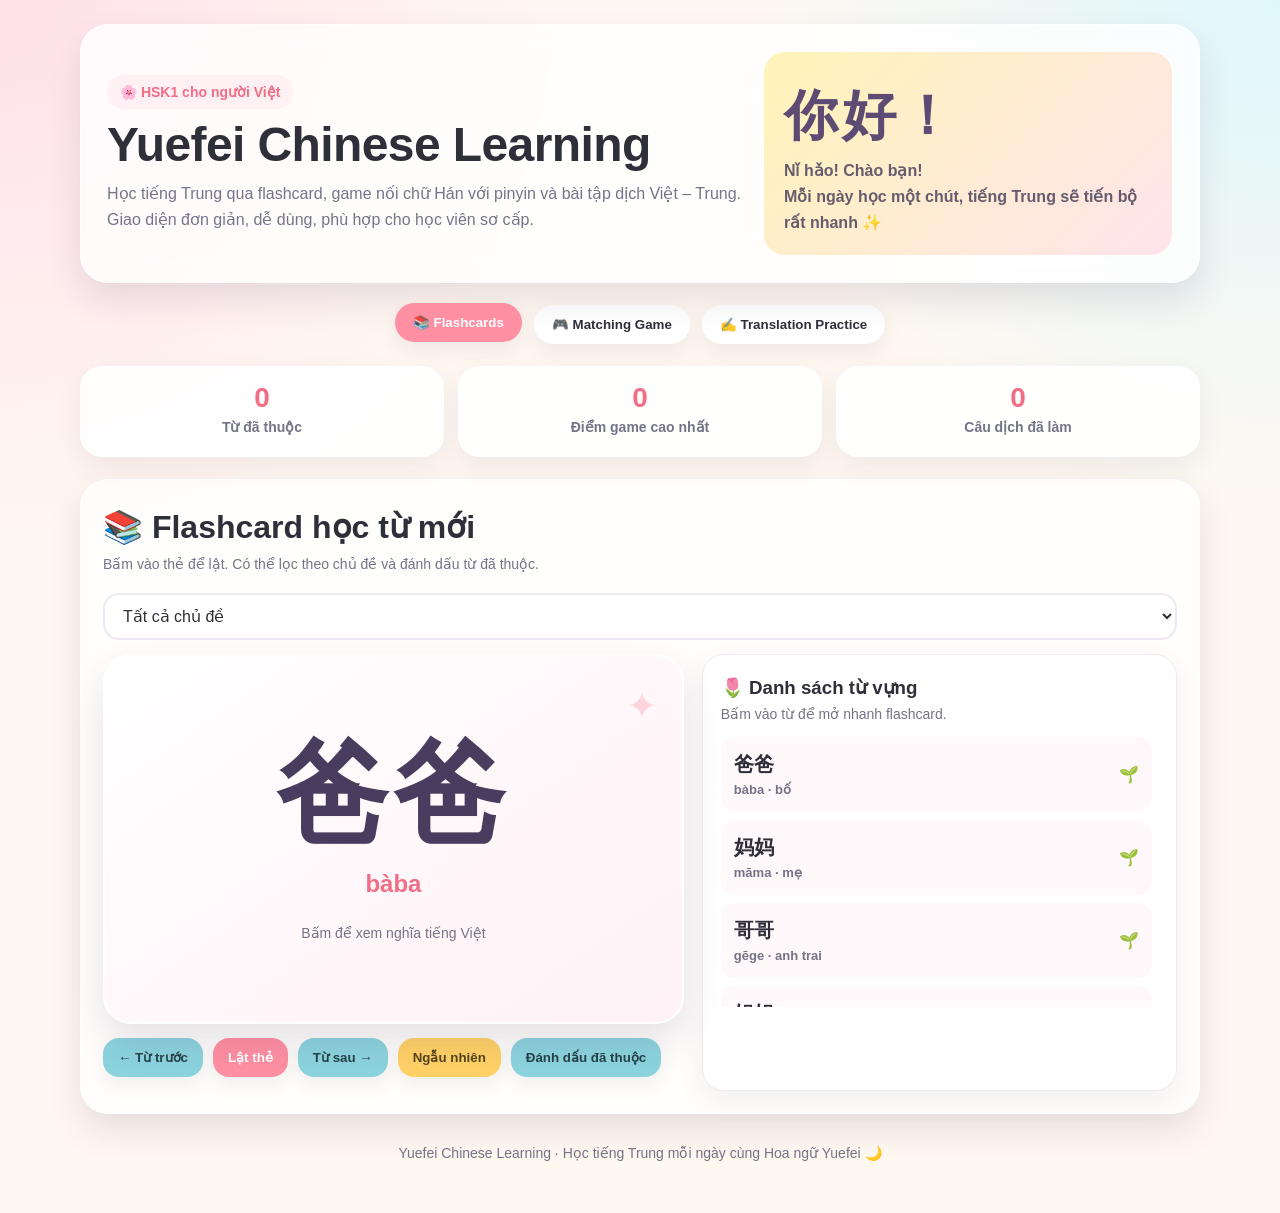
==== index.html @ 003adfb3 "Add files via upload" ====
<!DOCTYPE html>
<html lang="vi">
<head>
  <meta charset="UTF-8" />
  <meta name="viewport" content="width=device-width, initial-scale=1.0" />
  <title>Yuefei Chinese Learning</title>

  <style>
    :root {
      --bg: #fff8f1;
      --card: #ffffff;
      --text: #2f2f3a;
      --muted: #747487;
      --primary: #ff8fa3;
      --primary-dark: #f26d86;
      --secondary: #8bd3dd;
      --accent: #ffd166;
      --green: #7ac77b;
      --red: #f07167;
      --blue-light: #e8f8fb;
      --pink-light: #fff0f4;
      --yellow-light: #fff7dc;
      --shadow: 0 16px 35px rgba(60, 45, 80, 0.12);
      --radius: 22px;
    }

    * {
      box-sizing: border-box;
      margin: 0;
      padding: 0;
    }

    body {
      font-family: "Segoe UI", "Arial", "Noto Sans", sans-serif;
      background:
        radial-gradient(circle at top left, #ffe1ea 0, transparent 32%),
        radial-gradient(circle at top right, #dff7fb 0, transparent 30%),
        var(--bg);
      color: var(--text);
      min-height: 100vh;
      line-height: 1.6;
    }

    .app {
      width: min(1120px, 94%);
      margin: 0 auto;
      padding: 24px 0 48px;
    }

    header {
      background: rgba(255, 255, 255, 0.78);
      backdrop-filter: blur(12px);
      border: 1px solid rgba(255, 255, 255, 0.8);
      border-radius: 28px;
      padding: 26px;
      box-shadow: var(--shadow);
      display: grid;
      grid-template-columns: 1.4fr 0.9fr;
      gap: 18px;
      align-items: center;
    }

    .brand-badge {
      display: inline-flex;
      align-items: center;
      gap: 8px;
      background: var(--pink-light);
      color: var(--primary-dark);
      border-radius: 999px;
      padding: 6px 13px;
      font-size: 14px;
      font-weight: 700;
      margin-bottom: 10px;
    }

    h1 {
      font-size: clamp(28px, 5vw, 48px);
      line-height: 1.08;
      margin-bottom: 10px;
      letter-spacing: -0.6px;
    }

    .subtitle {
      color: var(--muted);
      font-size: 16px;
      max-width: 650px;
    }

    .hero-card {
      background: linear-gradient(135deg, #fff4b8, #ffe4ec);
      border-radius: var(--radius);
      padding: 20px;
      min-height: 170px;
      display: flex;
      flex-direction: column;
      justify-content: space-between;
      border: 1px solid rgba(255, 255, 255, 0.9);
    }

    .hero-card .big-cn {
      font-size: 54px;
      font-weight: 800;
      letter-spacing: 4px;
      color: #5d4b73;
    }

    .hero-card .small-note {
      color: #655d6d;
      font-weight: 600;
    }

    nav {
      margin: 22px 0;
      display: flex;
      gap: 12px;
      flex-wrap: wrap;
      justify-content: center;
    }

    .tab-btn {
      border: none;
      background: var(--card);
      color: var(--text);
      border-radius: 999px;
      padding: 12px 18px;
      font-weight: 800;
      cursor: pointer;
      box-shadow: 0 8px 20px rgba(50, 40, 70, 0.08);
      transition: 0.22s ease;
    }

    .tab-btn:hover,
    .tab-btn.active {
      background: var(--primary);
      color: #fff;
      transform: translateY(-2px);
    }

    .stats {
      display: grid;
      grid-template-columns: repeat(3, 1fr);
      gap: 14px;
      margin-bottom: 22px;
    }

    .stat-card {
      background: rgba(255, 255, 255, 0.88);
      border-radius: var(--radius);
      padding: 16px;
      text-align: center;
      box-shadow: 0 10px 26px rgba(70, 60, 90, 0.08);
      border: 1px solid rgba(255, 255, 255, 0.9);
    }

    .stat-card strong {
      font-size: 28px;
      color: var(--primary-dark);
      display: block;
      line-height: 1.1;
    }

    .stat-card span {
      color: var(--muted);
      font-size: 14px;
      font-weight: 700;
    }

    .section {
      display: none;
      background: rgba(255, 255, 255, 0.8);
      border-radius: 28px;
      padding: 22px;
      box-shadow: var(--shadow);
      border: 1px solid rgba(255, 255, 255, 0.9);
    }

    .section.active {
      display: block;
      animation: fadeIn 0.25s ease;
    }

    @keyframes fadeIn {
      from {
        opacity: 0;
        transform: translateY(8px);
      }
      to {
        opacity: 1;
        transform: translateY(0);
      }
    }

    .section-title {
      display: flex;
      align-items: center;
      justify-content: space-between;
      gap: 12px;
      margin-bottom: 18px;
      flex-wrap: wrap;
    }

    h2 {
      font-size: clamp(22px, 4vw, 32px);
    }

    .hint-text {
      color: var(--muted);
      font-size: 14px;
    }

    .filter-row,
    .button-row {
      display: flex;
      gap: 10px;
      flex-wrap: wrap;
      margin: 14px 0;
      align-items: center;
    }

    select,
    input,
    textarea {
      width: 100%;
      border: 2px solid #efe7f3;
      border-radius: 16px;
      padding: 12px 14px;
      font-size: 16px;
      outline: none;
      background: #fff;
      color: var(--text);
      transition: 0.2s ease;
    }

    select:focus,
    input:focus,
    textarea:focus {
      border-color: var(--primary);
      box-shadow: 0 0 0 4px rgba(255, 143, 163, 0.16);
    }

    .btn {
      border: none;
      border-radius: 16px;
      padding: 12px 15px;
      background: var(--secondary);
      color: #24414a;
      font-weight: 800;
      cursor: pointer;
      transition: 0.2s ease;
      box-shadow: 0 8px 18px rgba(60, 60, 80, 0.08);
    }

    .btn:hover {
      transform: translateY(-2px);
      filter: brightness(1.02);
    }

    .btn.primary {
      background: var(--primary);
      color: #fff;
    }

    .btn.yellow {
      background: var(--accent);
      color: #55431a;
    }

    .btn.green {
      background: var(--green);
      color: #fff;
    }

    .btn.red {
      background: var(--red);
      color: #fff;
    }

    .flashcard-layout {
      display: grid;
      grid-template-columns: 1.1fr 0.9fr;
      gap: 18px;
      align-items: stretch;
    }

    .flashcard {
      min-height: 370px;
      perspective: 1200px;
      cursor: pointer;
    }

    .flashcard-inner {
      position: relative;
      width: 100%;
      height: 100%;
      min-height: 370px;
      transition: transform 0.6s;
      transform-style: preserve-3d;
    }

    .flashcard.flipped .flashcard-inner {
      transform: rotateY(180deg);
    }

    .flashcard-side {
      position: absolute;
      width: 100%;
      height: 100%;
      border-radius: 28px;
      backface-visibility: hidden;
      background: linear-gradient(145deg, #ffffff, #fff1f5);
      border: 2px solid rgba(255, 255, 255, 0.9);
      box-shadow: 0 18px 36px rgba(80, 60, 95, 0.14);
      padding: 28px;
      display: flex;
      flex-direction: column;
      justify-content: center;
      align-items: center;
      text-align: center;
      overflow: hidden;
    }

    .flashcard-side::before {
      content: "✦";
      position: absolute;
      top: 20px;
      right: 24px;
      font-size: 38px;
      color: rgba(255, 143, 163, 0.32);
    }

    .flashcard-back {
      transform: rotateY(180deg);
      background: linear-gradient(145deg, #ffffff, #eaf9fb);
    }

    .word-cn {
      font-size: clamp(64px, 13vw, 112px);
      font-weight: 900;
      letter-spacing: 5px;
      line-height: 1.08;
      color: #483d5f;
    }

    .word-pinyin {
      font-size: 24px;
      font-weight: 800;
      color: var(--primary-dark);
      margin-top: 10px;
    }

    .word-meaning {
      font-size: 28px;
      font-weight: 900;
      color: #405766;
      margin-bottom: 16px;
    }

    .example-box {
      width: 100%;
      background: rgba(255, 255, 255, 0.68);
      border-radius: 20px;
      padding: 16px;
      border: 1px dashed rgba(80, 80, 100, 0.18);
    }

    .example-cn {
      font-size: 22px;
      font-weight: 800;
    }

    .example-pinyin {
      color: var(--primary-dark);
      font-weight: 700;
      margin-top: 6px;
    }

    .example-vi {
      color: var(--muted);
      margin-top: 6px;
    }

    .side-panel {
      background: #fff;
      border-radius: var(--radius);
      padding: 18px;
      border: 1px solid #f2e8f0;
      box-shadow: 0 10px 28px rgba(80, 60, 95, 0.08);
    }

    .progress-list {
      max-height: 270px;
      overflow: auto;
      margin-top: 12px;
      padding-right: 6px;
    }

    .mini-word {
      display: flex;
      align-items: center;
      justify-content: space-between;
      gap: 8px;
      padding: 10px 12px;
      border-radius: 14px;
      margin-bottom: 8px;
      background: #fff8fb;
      cursor: pointer;
      border: 1px solid transparent;
    }

    .mini-word:hover {
      border-color: var(--primary);
    }

    .mini-word.learned {
      background: #eef9ee;
    }

    .mini-word .hanzi {
      font-size: 20px;
      font-weight: 900;
    }

    .mini-word .py {
      color: var(--muted);
      font-size: 13px;
      font-weight: 700;
    }

    .game-top {
      display: flex;
      gap: 12px;
      align-items: center;
      justify-content: space-between;
      flex-wrap: wrap;
      background: var(--blue-light);
      border-radius: var(--radius);
      padding: 14px;
      margin-bottom: 16px;
    }

    .game-info {
      display: flex;
      gap: 10px;
      flex-wrap: wrap;
    }

    .pill {
      background: #fff;
      border-radius: 999px;
      padding: 8px 12px;
      font-weight: 800;
      color: #405766;
      box-shadow: 0 4px 10px rgba(50, 60, 80, 0.06);
    }

    .matching-grid {
      display: grid;
      grid-template-columns: 1fr 1fr;
      gap: 16px;
    }

    .match-column {
      background: #fff;
      border-radius: var(--radius);
      padding: 16px;
      min-height: 370px;
      border: 1px solid #f0e7f1;
    }

    .column-title {
      font-weight: 900;
      color: var(--primary-dark);
      margin-bottom: 12px;
      font-size: 18px;
      text-align: center;
    }

    .match-item {
      padding: 13px;
      border-radius: 16px;
      margin-bottom: 10px;
      background: #fff7fb;
      border: 2px solid transparent;
      font-weight: 900;
      text-align: center;
      cursor: pointer;
      transition: 0.18s ease;
      user-select: none;
    }

    .match-item:hover {
      transform: translateY(-2px);
      border-color: var(--primary);
    }

    .match-item.selected {
      border-color: var(--accent);
      background: #fff6cf;
    }

    .match-item.correct {
      background: #e9f8e9;
      border-color: var(--green);
      color: #317d34;
      cursor: default;
    }

    .match-item.wrong {
      background: #ffe9e6;
      border-color: var(--red);
      color: #b13c36;
      animation: shake 0.3s;
    }

    @keyframes shake {
      0%, 100% {
        transform: translateX(0);
      }
      25% {
        transform: translateX(-4px);
      }
      75% {
        transform: translateX(4px);
      }
    }

    .translation-card {
      background: #fff;
      border-radius: var(--radius);
      padding: 20px;
      border: 1px solid #f0e7f1;
      box-shadow: 0 10px 28px rgba(80, 60, 95, 0.08);
    }

    .question-label {
      color: var(--muted);
      font-weight: 800;
      margin-bottom: 8px;
    }

    .question-vi {
      font-size: clamp(24px, 4vw, 36px);
      font-weight: 900;
      line-height: 1.3;
      color: #483d5f;
      margin-bottom: 16px;
      background: var(--yellow-light);
      border-radius: 20px;
      padding: 18px;
    }

    textarea {
      min-height: 100px;
      resize: vertical;
      font-size: 20px;
    }

    .answer-box,
    .hint-box,
    .feedback-box {
      display: none;
      margin-top: 14px;
      padding: 16px;
      border-radius: 18px;
      background: #f7fbff;
      border: 1px solid #e5eef7;
    }

    .feedback-box {
      background: #fff8fb;
    }

    .answer-cn {
      font-size: 24px;
      font-weight: 900;
      color: #405766;
    }

    .answer-pinyin {
      color: var(--primary-dark);
      font-weight: 800;
      margin-top: 4px;
    }

    .grammar-note {
      color: var(--muted);
      margin-top: 8px;
    }

    footer {
      text-align: center;
      color: var(--muted);
      margin-top: 28px;
      font-size: 14px;
    }

    .empty-state {
      padding: 24px;
      text-align: center;
      color: var(--muted);
      background: #fff;
      border-radius: var(--radius);
    }

    @media (max-width: 860px) {
      header,
      .flashcard-layout,
      .matching-grid {
        grid-template-columns: 1fr;
      }

      .stats {
        grid-template-columns: 1fr;
      }

      .section {
        padding: 16px;
      }

      .flashcard,
      .flashcard-inner {
        min-height: 340px;
      }

      .hero-card .big-cn {
        font-size: 42px;
      }
    }

    @media (max-width: 520px) {
      .app {
        width: min(96%, 520px);
      }

      header {
        padding: 18px;
        border-radius: 22px;
      }

      .tab-btn,
      .btn {
        width: 100%;
      }

      .button-row .btn,
      .filter-row .btn {
        width: auto;
        flex: 1;
      }

      .flashcard-side {
        padding: 20px;
      }

      .word-cn {
        font-size: 66px;
      }

      .word-pinyin {
        font-size: 20px;
      }

      .word-meaning {
        font-size: 24px;
      }
    }
  </style>
</head>

<body>
  <div class="app">
    <header>
      <div>
        <div class="brand-badge">🌸 HSK1 cho người Việt</div>
        <h1>Yuefei Chinese Learning</h1>
        <p class="subtitle">
          Học tiếng Trung qua flashcard, game nối chữ Hán với pinyin và bài tập dịch Việt – Trung.
          Giao diện đơn giản, dễ dùng, phù hợp cho học viên sơ cấp.
        </p>
      </div>

      <div class="hero-card">
        <div>
          <div class="big-cn">你好！</div>
          <p class="small-note">Nǐ hǎo! Chào bạn!</p>
        </div>
        <p class="small-note">Mỗi ngày học một chút, tiếng Trung sẽ tiến bộ rất nhanh ✨</p>
      </div>
    </header>

    <nav aria-label="Main navigation">
      <button class="tab-btn active" data-tab="flashcards">📚 Flashcards</button>
      <button class="tab-btn" data-tab="matching">🎮 Matching Game</button>
      <button class="tab-btn" data-tab="translation">✍️ Translation Practice</button>
    </nav>

    <div class="stats">
      <div class="stat-card">
        <strong id="learnedCount">0</strong>
        <span>Từ đã thuộc</span>
      </div>
      <div class="stat-card">
        <strong id="bestScore">0</strong>
        <span>Điểm game cao nhất</span>
      </div>
      <div class="stat-card">
        <strong id="translationDone">0</strong>
        <span>Câu dịch đã làm</span>
      </div>
    </div>

    <main>
      <!-- FLASHCARD SECTION -->
      <section id="flashcards" class="section active">
        <div class="section-title">
          <div>
            <h2>📚 Flashcard học từ mới</h2>
            <p class="hint-text">Bấm vào thẻ để lật. Có thể lọc theo chủ đề và đánh dấu từ đã thuộc.</p>
          </div>
        </div>

        <div class="filter-row">
          <select id="categoryFilter" aria-label="Lọc chủ đề">
            <option value="all">Tất cả chủ đề</option>
            <option value="Gia đình">Gia đình</option>
            <option value="Đồ ăn">Đồ ăn</option>
            <option value="Trường học">Trường học</option>
            <option value="Công việc">Công việc</option>
            <option value="Du lịch">Du lịch</option>
          </select>
        </div>

        <div class="flashcard-layout">
          <div>
            <div id="flashcard" class="flashcard" role="button" tabindex="0" aria-label="Flashcard">
              <div class="flashcard-inner">
                <div class="flashcard-side flashcard-front">
                  <div class="word-cn" id="cardHanzi">你好</div>
                  <div class="word-pinyin" id="cardPinyin">nǐ hǎo</div>
                  <p class="hint-text" style="margin-top: 18px;">Bấm để xem nghĩa tiếng Việt</p>
                </div>

                <div class="flashcard-side flashcard-back">
                  <div class="word-meaning" id="cardMeaning">Xin chào</div>
                  <div class="example-box">
                    <div class="example-cn" id="cardExampleCn">你好！</div>
                    <div class="example-pinyin" id="cardExamplePinyin">Nǐ hǎo!</div>
                    <div class="example-vi" id="cardExampleVi">Xin chào!</div>
                  </div>
                </div>
              </div>
            </div>

            <div class="button-row">
              <button class="btn" id="prevWord">← Từ trước</button>
              <button class="btn primary" id="flipCard">Lật thẻ</button>
              <button class="btn" id="nextWord">Từ sau →</button>
              <button class="btn yellow" id="randomWord">Ngẫu nhiên</button>
              <button class="btn green" id="markLearned">Đã thuộc ✓</button>
            </div>
          </div>

          <aside class="side-panel">
            <h3>🌷 Danh sách từ vựng</h3>
            <p class="hint-text">Bấm vào từ để mở nhanh flashcard.</p>
            <div id="wordList" class="progress-list"></div>
          </aside>
        </div>
      </section>

      <!-- MATCHING GAME SECTION -->
      <section id="matching" class="section">
        <div class="section-title">
          <div>
            <h2>🎮 Game nối chữ Hán với pinyin</h2>
            <p class="hint-text">Chọn một chữ Hán rồi chọn pinyin tương ứng. Mỗi câu đúng cộng 10 điểm.</p>
          </div>
        </div>

        <div class="game-top">
          <div class="game-info">
            <div class="pill">⏱️ Thời gian: <span id="timer">0</span>s</div>
            <div class="pill">⭐ Điểm: <span id="gameScore">0</span></div>
            <div class="pill">✅ Đúng: <span id="matchedCount">0</span>/10</div>
          </div>
          <button class="btn primary" id="restartGame">Chơi lại</button>
        </div>

        <div class="matching-grid">
          <div class="match-column">
            <div class="column-title">Chữ Hán</div>
            <div id="hanziColumn"></div>
          </div>

          <div class="match-column">
            <div class="column-title">Pinyin</div>
            <div id="pinyinColumn"></div>
          </div>
        </div>
      </section>

      <!-- TRANSLATION SECTION -->
      <section id="translation" class="section">
        <div class="section-title">
          <div>
            <h2>✍️ Bài tập dịch Việt – Trung</h2>
            <p class="hint-text">Nhập câu tiếng Trung, dùng gợi ý khi cần, rồi xem đáp án mẫu.</p>
          </div>
        </div>

        <div class="translation-card">
          <div class="question-label">Câu <span id="translationNumber">1</span>/<span id="translationTotal">15</span></div>
          <div class="question-vi" id="translationQuestion">Tôi là học sinh.</div>

          <label class="question-label" for="translationInput">Câu trả lời của bạn:</label>
          <textarea id="translationInput" placeholder="Nhập tiếng Trung tại đây, ví dụ: 我是学生。"></textarea>

          <div class="button-row">
            <button class="btn yellow" id="showHint">Gợi ý từ vựng</button>
            <button class="btn primary" id="showAnswer">Xem đáp án mẫu</button>
            <button class="btn green" id="checkAnswer">Đã làm xong</button>
            <button class="btn" id="nextSentence">Câu tiếp theo →</button>
          </div>

          <div id="hintBox" class="hint-box"></div>

          <div id="answerBox" class="answer-box">
            <div class="answer-cn" id="answerCn"></div>
            <div class="answer-pinyin" id="answerPinyin"></div>
            <div class="grammar-note" id="answerGrammar"></div>
          </div>

          <div id="feedbackBox" class="feedback-box"></div>
        </div>
      </section>
    </main>

    <footer>
      Yuefei Chinese Learning · Học tiếng Trung mỗi ngày cùng Hoa ngữ Yuefei 🌙
    </footer>
  </div>

  <script>
    /*
      ======================================================
      YUEFEI CHINESE LEARNING
      HTML + CSS + JavaScript thuần.
      Có thể chạy trực tiếp bằng file index.html.
      ======================================================
    */

    // =========================
    // 1. DỮ LIỆU TỪ VỰNG HSK1
    // =========================
    const vocabulary = [
      // Gia đình
      {
        id: 1,
        category: "Gia đình",
        hanzi: "爸爸",
        pinyin: "bàba",
        meaning: "bố",
        exampleCn: "我爸爸是老师。",
        examplePinyin: "Wǒ bàba shì lǎoshī.",
        exampleVi: "Bố tôi là giáo viên."
      },
      {
        id: 2,
        category: "Gia đình",
        hanzi: "妈妈",
        pinyin: "māma",
        meaning: "mẹ",
        exampleCn: "我妈妈很好。",
        examplePinyin: "Wǒ māma hěn hǎo.",
        exampleVi: "Mẹ tôi rất tốt."
      },
      {
        id: 3,
        category: "Gia đình",
        hanzi: "哥哥",
        pinyin: "gēge",
        meaning: "anh trai",
        exampleCn: "我哥哥会说中文。",
        examplePinyin: "Wǒ gēge huì shuō Zhōngwén.",
        exampleVi: "Anh trai tôi biết nói tiếng Trung."
      },
      {
        id: 4,
        category: "Gia đình",
        hanzi: "姐姐",
        pinyin: "jiějie",
        meaning: "chị gái",
        exampleCn: "我姐姐很漂亮。",
        examplePinyin: "Wǒ jiějie hěn piàoliang.",
        exampleVi: "Chị gái tôi rất xinh."
      },
      {
        id: 5,
        category: "Gia đình",
        hanzi: "朋友",
        pinyin: "péngyou",
        meaning: "bạn bè",
        exampleCn: "他是我的朋友。",
        examplePinyin: "Tā shì wǒ de péngyou.",
        exampleVi: "Anh ấy là bạn của tôi."
      },
      {
        id: 6,
        category: "Gia đình",
        hanzi: "家",
        pinyin: "jiā",
        meaning: "nhà, gia đình",
        exampleCn: "我家有四口人。",
        examplePinyin: "Wǒ jiā yǒu sì kǒu rén.",
        exampleVi: "Nhà tôi có bốn người."
      },

      // Đồ ăn
      {
        id: 7,
        category: "Đồ ăn",
        hanzi: "水",
        pinyin: "shuǐ",
        meaning: "nước",
        exampleCn: "我想喝水。",
        examplePinyin: "Wǒ xiǎng hē shuǐ.",
        exampleVi: "Tôi muốn uống nước."
      },
      {
        id: 8,
        category: "Đồ ăn",
        hanzi: "茶",
        pinyin: "chá",
        meaning: "trà",
        exampleCn: "你喝茶吗？",
        examplePinyin: "Nǐ hē chá ma?",
        exampleVi: "Bạn uống trà không?"
      },
      {
        id: 9,
        category: "Đồ ăn",
        hanzi: "米饭",
        pinyin: "mǐfàn",
        meaning: "cơm",
        exampleCn: "我吃米饭。",
        examplePinyin: "Wǒ chī mǐfàn.",
        exampleVi: "Tôi ăn cơm."
      },
      {
        id: 10,
        category: "Đồ ăn",
        hanzi: "苹果",
        pinyin: "píngguǒ",
        meaning: "quả táo",
        exampleCn: "这个苹果很好吃。",
        examplePinyin: "Zhège píngguǒ hěn hǎochī.",
        exampleVi: "Quả táo này rất ngon."
      },
      {
        id: 11,
        category: "Đồ ăn",
        hanzi: "咖啡",
        pinyin: "kāfēi",
        meaning: "cà phê",
        exampleCn: "老师喝咖啡。",
        examplePinyin: "Lǎoshī hē kāfēi.",
        exampleVi: "Giáo viên uống cà phê."
      },
      {
        id: 12,
        category: "Đồ ăn",
        hanzi: "吃",
        pinyin: "chī",
        meaning: "ăn",
        exampleCn: "你吃什么？",
        examplePinyin: "Nǐ chī shénme?",
        exampleVi: "Bạn ăn gì?"
      },

      // Trường học
      {
        id: 13,
        category: "Trường học",
        hanzi: "老师",
        pinyin: "lǎoshī",
        meaning: "giáo viên",
        exampleCn: "她是中文老师。",
        examplePinyin: "Tā shì Zhōngwén lǎoshī.",
        exampleVi: "Cô ấy là giáo viên tiếng Trung."
      },
      {
        id: 14,
        category: "Trường học",
        hanzi: "学生",
        pinyin: "xuésheng",
        meaning: "học sinh",
        exampleCn: "我是学生。",
        examplePinyin: "Wǒ shì xuésheng.",
        exampleVi: "Tôi là học sinh."
      },
      {
        id: 15,
        category: "Trường học",
        hanzi: "学校",
        pinyin: "xuéxiào",
        meaning: "trường học",
        exampleCn: "我们去学校。",
        examplePinyin: "Wǒmen qù xuéxiào.",
        exampleVi: "Chúng tôi đi đến trường."
      },
      {
        id: 16,
        category: "Trường học",
        hanzi: "书",
        pinyin: "shū",
        meaning: "sách",
        exampleCn: "这是我的书。",
        examplePinyin: "Zhè shì wǒ de shū.",
        exampleVi: "Đây là sách của tôi."
      },
      {
        id: 17,
        category: "Trường học",
        hanzi: "学习",
        pinyin: "xuéxí",
        meaning: "học tập",
        exampleCn: "我学习中文。",
        examplePinyin: "Wǒ xuéxí Zhōngwén.",
        exampleVi: "Tôi học tiếng Trung."
      },
      {
        id: 18,
        category: "Trường học",
        hanzi: "汉语",
        pinyin: "Hànyǔ",
        meaning: "tiếng Hán, tiếng Trung",
        exampleCn: "汉语很有意思。",
        examplePinyin: "Hànyǔ hěn yǒu yìsi.",
        exampleVi: "Tiếng Trung rất thú vị."
      },

      // Công việc
      {
        id: 19,
        category: "Công việc",
        hanzi: "工作",
        pinyin: "gōngzuò",
        meaning: "công việc, làm việc",
        exampleCn: "我妈妈工作很忙。",
        examplePinyin: "Wǒ māma gōngzuò hěn máng.",
        exampleVi: "Mẹ tôi làm việc rất bận."
      },
      {
        id: 20,
        category: "Công việc",
        hanzi: "医生",
        pinyin: "yīshēng",
        meaning: "bác sĩ",
        exampleCn: "他是医生。",
        examplePinyin: "Tā shì yīshēng.",
        exampleVi: "Anh ấy là bác sĩ."
      },
      {
        id: 21,
        category: "Công việc",
        hanzi: "商店",
        pinyin: "shāngdiàn",
        meaning: "cửa hàng",
        exampleCn: "商店在前面。",
        examplePinyin: "Shāngdiàn zài qiánmiàn.",
        exampleVi: "Cửa hàng ở phía trước."
      },
      {
        id: 22,
        category: "Công việc",
        hanzi: "钱",
        pinyin: "qián",
        meaning: "tiền",
        exampleCn: "我没有钱。",
        examplePinyin: "Wǒ méiyǒu qián.",
        exampleVi: "Tôi không có tiền."
      },
      {
        id: 23,
        category: "Công việc",
        hanzi: "买",
        pinyin: "mǎi",
        meaning: "mua",
        exampleCn: "我想买一本书。",
        examplePinyin: "Wǒ xiǎng mǎi yì běn shū.",
        exampleVi: "Tôi muốn mua một quyển sách."
      },
      {
        id: 24,
        category: "Công việc",
        hanzi: "电脑",
        pinyin: "diànnǎo",
        meaning: "máy tính",
        exampleCn: "这是我的电脑。",
        examplePinyin: "Zhè shì wǒ de diànnǎo.",
        exampleVi: "Đây là máy tính của tôi."
      },

      // Du lịch
      {
        id: 25,
        category: "Du lịch",
        hanzi: "中国",
        pinyin: "Zhōngguó",
        meaning: "Trung Quốc",
        exampleCn: "我想去中国。",
        examplePinyin: "Wǒ xiǎng qù Zhōngguó.",
        exampleVi: "Tôi muốn đi Trung Quốc."
      },
      {
        id: 26,
        category: "Du lịch",
        hanzi: "越南",
        pinyin: "Yuènán",
        meaning: "Việt Nam",
        exampleCn: "我来自越南。",
        examplePinyin: "Wǒ lái zì Yuènán.",
        exampleVi: "Tôi đến từ Việt Nam."
      },
      {
        id: 27,
        category: "Du lịch",
        hanzi: "飞机",
        pinyin: "fēijī",
        meaning: "máy bay",
        exampleCn: "我坐飞机去北京。",
        examplePinyin: "Wǒ zuò fēijī qù Běijīng.",
        exampleVi: "Tôi đi máy bay đến Bắc Kinh."
      },
      {
        id: 28,
        category: "Du lịch",
        hanzi: "车",
        pinyin: "chē",
        meaning: "xe",
        exampleCn: "这是我的车。",
        examplePinyin: "Zhè shì wǒ de chē.",
        exampleVi: "Đây là xe của tôi."
      },
      {
        id: 29,
        category: "Du lịch",
        hanzi: "去",
        pinyin: "qù",
        meaning: "đi",
        exampleCn: "你去哪儿？",
        examplePinyin: "Nǐ qù nǎr?",
        exampleVi: "Bạn đi đâu?"
      },
      {
        id: 30,
        category: "Du lịch",
        hanzi: "北京",
        pinyin: "Běijīng",
        meaning: "Bắc Kinh",
        exampleCn: "北京很大。",
        examplePinyin: "Běijīng hěn dà.",
        exampleVi: "Bắc Kinh rất lớn."
      }
    ];

    // =========================
    // 2. DỮ LIỆU BÀI TẬP DỊCH
    // =========================
    const translationExercises = [
      {
        vi: "Tôi là học sinh.",
        cn: "我是学生。",
        pinyin: "Wǒ shì xuésheng.",
        hint: "我 = tôi, 是 = là, 学生 = học sinh",
        grammar: "Mẫu câu cơ bản: A 是 B. Dùng để giới thiệu thân phận hoặc nghề nghiệp."
      },
      {
        vi: "Cô ấy là giáo viên tiếng Trung.",
        cn: "她是中文老师。",
        pinyin: "Tā shì Zhōngwén lǎoshī.",
        hint: "她 = cô ấy, 中文 = tiếng Trung, 老师 = giáo viên",
        grammar: "Danh từ bổ nghĩa cho danh từ: 中文老师 = giáo viên tiếng Trung."
      },
      {
        vi: "Tôi học tiếng Trung.",
        cn: "我学习汉语。",
        pinyin: "Wǒ xuéxí Hànyǔ.",
        hint: "学习 = học, 汉语 = tiếng Hán/tiếng Trung",
        grammar: "Mẫu câu: Chủ ngữ + động từ + tân ngữ."
      },
      {
        vi: "Bạn uống trà không?",
        cn: "你喝茶吗？",
        pinyin: "Nǐ hē chá ma?",
        hint: "你 = bạn, 喝 = uống, 茶 = trà, 吗 = không?",
        grammar: "Thêm 吗 cuối câu trần thuật để tạo câu hỏi có/không."
      },
      {
        vi: "Mẹ tôi rất bận.",
        cn: "我妈妈很忙。",
        pinyin: "Wǒ māma hěn máng.",
        hint: "我妈妈 = mẹ tôi, 很 = rất, 忙 = bận",
        grammar: "Tính từ làm vị ngữ thường dùng 很: Chủ ngữ + 很 + tính từ."
      },
      {
        vi: "Đây là sách của tôi.",
        cn: "这是我的书。",
        pinyin: "Zhè shì wǒ de shū.",
        hint: "这 = đây, 我的 = của tôi, 书 = sách",
        grammar: "的 dùng để biểu thị sở hữu: 我的书 = sách của tôi."
      },
      {
        vi: "Tôi muốn uống nước.",
        cn: "我想喝水。",
        pinyin: "Wǒ xiǎng hē shuǐ.",
        hint: "想 = muốn, 喝水 = uống nước",
        grammar: "想 + động từ: muốn làm việc gì đó."
      },
      {
        vi: "Anh ấy là bạn của tôi.",
        cn: "他是我的朋友。",
        pinyin: "Tā shì wǒ de péngyou.",
        hint: "他 = anh ấy, 我的朋友 = bạn của tôi",
        grammar: "A 是 B dùng để nói A là B."
      },
      {
        vi: "Tôi muốn đi Trung Quốc.",
        cn: "我想去中国。",
        pinyin: "Wǒ xiǎng qù Zhōngguó.",
        hint: "想去 = muốn đi, 中国 = Trung Quốc",
        grammar: "去 + địa điểm: đi đến nơi nào đó."
      },
      {
        vi: "Bạn ăn gì?",
        cn: "你吃什么？",
        pinyin: "Nǐ chī shénme?",
        hint: "吃 = ăn, 什么 = cái gì",
        grammar: "什么 là từ nghi vấn, thường đứng ở vị trí của tân ngữ."
      },
      {
        vi: "Tôi không có tiền.",
        cn: "我没有钱。",
        pinyin: "Wǒ méiyǒu qián.",
        hint: "没有 = không có, 钱 = tiền",
        grammar: "Phủ định của 有 thường dùng 没有."
      },
      {
        vi: "Cửa hàng ở phía trước.",
        cn: "商店在前面。",
        pinyin: "Shāngdiàn zài qiánmiàn.",
        hint: "商店 = cửa hàng, 在 = ở, 前面 = phía trước",
        grammar: "在 + nơi chốn dùng để nói vị trí."
      },
      {
        vi: "Chị gái tôi rất xinh.",
        cn: "我姐姐很漂亮。",
        pinyin: "Wǒ jiějie hěn piàoliang.",
        hint: "姐姐 = chị gái, 漂亮 = xinh đẹp",
        grammar: "Mẫu câu miêu tả: Chủ ngữ + 很 + tính từ."
      },
      {
        vi: "Tôi đến từ Việt Nam.",
        cn: "我来自越南。",
        pinyin: "Wǒ lái zì Yuènán.",
        hint: "来自 = đến từ, 越南 = Việt Nam",
        grammar: "来自 + địa điểm/quốc gia: đến từ đâu."
      },
      {
        vi: "Bắc Kinh rất lớn.",
        cn: "北京很大。",
        pinyin: "Běijīng hěn dà.",
        hint: "北京 = Bắc Kinh, 大 = lớn",
        grammar: "Tính từ 大 làm vị ngữ, phía trước thường có 很."
      }
    ];

    // =========================
    // 3. BIẾN TRẠNG THÁI
    // =========================
    let currentTab = "flashcards";
    let filteredWords = [...vocabulary];
    let currentWordIndex = 0;
    let learnedWordIds = JSON.parse(localStorage.getItem("learnedWordIds")) || [];

    let gameWords = [];
    let selectedHanzi = null;
    let selectedPinyin = null;
    let score = 0;
    let matched = 0;
    let timer = 0;
    let timerInterval = null;
    let bestScore = Number(localStorage.getItem("bestScore")) || 0;

    let currentTranslationIndex = 0;
    let translationDoneIds = JSON.parse(localStorage.getItem("translationDoneIds")) || [];

    // =========================
    // 4. LẤY ELEMENT TỪ HTML
    // =========================
    const tabButtons = document.querySelectorAll(".tab-btn");
    const sections = document.querySelectorAll(".section");

    const learnedCountEl = document.getElementById("learnedCount");
    const bestScoreEl = document.getElementById("bestScore");
    const translationDoneEl = document.getElementById("translationDone");

    const categoryFilter = document.getElementById("categoryFilter");
    const flashcardEl = document.getElementById("flashcard");
    const cardHanzi = document.getElementById("cardHanzi");
    const cardPinyin = document.getElementById("cardPinyin");
    const cardMeaning = document.getElementById("cardMeaning");
    const cardExampleCn = document.getElementById("cardExampleCn");
    const cardExamplePinyin = document.getElementById("cardExamplePinyin");
    const cardExampleVi = document.getElementById("cardExampleVi");
    const wordList = document.getElementById("wordList");

    const prevWordBtn = document.getElementById("prevWord");
    const nextWordBtn = document.getElementById("nextWord");
    const flipCardBtn = document.getElementById("flipCard");
    const randomWordBtn = document.getElementById("randomWord");
    const markLearnedBtn = document.getElementById("markLearned");

    const timerEl = document.getElementById("timer");
    const gameScoreEl = document.getElementById("gameScore");
    const matchedCountEl = document.getElementById("matchedCount");
    const hanziColumn = document.getElementById("hanziColumn");
    const pinyinColumn = document.getElementById("pinyinColumn");
    const restartGameBtn = document.getElementById("restartGame");

    const translationNumber = document.getElementById("translationNumber");
    const translationTotal = document.getElementById("translationTotal");
    const translationQuestion = document.getElementById("translationQuestion");
    const translationInput = document.getElementById("translationInput");
    const showHintBtn = document.getElementById("showHint");
    const showAnswerBtn = document.getElementById("showAnswer");
    const checkAnswerBtn = document.getElementById("checkAnswer");
    const nextSentenceBtn = document.getElementById("nextSentence");
    const hintBox = document.getElementById("hintBox");
    const answerBox = document.getElementById("answerBox");
    const feedbackBox = document.getElementById("feedbackBox");
    const answerCn = document.getElementById("answerCn");
    const answerPinyin = document.getElementById("answerPinyin");
    const answerGrammar = document.getElementById("answerGrammar");

    // =========================
    // 5. HÀM TIỆN ÍCH
    // =========================
    function shuffleArray(array) {
      return [...array].sort(() => Math.random() - 0.5);
    }

    function saveProgress() {
      localStorage.setItem("learnedWordIds", JSON.stringify(learnedWordIds));
      localStorage.setItem("bestScore", String(bestScore));
      localStorage.setItem("translationDoneIds", JSON.stringify(translationDoneIds));
    }

    function updateStats() {
      learnedCountEl.textContent = learnedWordIds.length;
      bestScoreEl.textContent = bestScore;
      translationDoneEl.textContent = translationDoneIds.length;
    }

    // Chuẩn hóa câu để so sánh đơn giản.
    function normalizeText(text) {
      return text
        .trim()
        .replace(/\s+/g, "")
        .replace(/[。！？!?，,]/g, "");
    }

    // =========================
    // 6. ĐIỀU HƯỚNG TAB
    // =========================
    tabButtons.forEach((button) => {
      button.addEventListener("click", () => {
        const tab = button.dataset.tab;
        currentTab = tab;

        tabButtons.forEach((btn) => btn.classList.remove("active"));
        button.classList.add("active");

        sections.forEach((section) => {
          section.classList.toggle("active", section.id === tab);
        });

        if (tab === "matching") {
          startGame();
        }
      });
    });

    // =========================
    // 7. FLASHCARD
    // =========================
    function renderFlashcard() {
      if (filteredWords.length === 0) {
        cardHanzi.textContent = "暂无";
        cardPinyin.textContent = "";
        cardMeaning.textContent = "Không có từ trong chủ đề này.";
        cardExampleCn.textContent = "";
        cardExamplePinyin.textContent = "";
        cardExampleVi.textContent = "";
        return;
      }

      const word = filteredWords[currentWordIndex];
      flashcardEl.classList.remove("flipped");

      cardHanzi.textContent = word.hanzi;
      cardPinyin.textContent = word.pinyin;
      cardMeaning.textContent = word.meaning;
      cardExampleCn.textContent = word.exampleCn;
      cardExamplePinyin.textContent = word.examplePinyin;
      cardExampleVi.textContent = word.exampleVi;

      markLearnedBtn.textContent = learnedWordIds.includes(word.id) ? "Đã thuộc ✓" : "Đánh dấu đã thuộc";
      markLearnedBtn.classList.toggle("green", learnedWordIds.includes(word.id));

      renderWordList();
    }

    function renderWordList() {
      wordList.innerHTML = "";

      if (filteredWords.length === 0) {
        wordList.innerHTML = '<div class="empty-state">Không có từ nào.</div>';
        return;
      }

      filteredWords.forEach((word, index) => {
        const item = document.createElement("div");
        item.className = "mini-word";
        if (learnedWordIds.includes(word.id)) {
          item.classList.add("learned");
        }

        item.innerHTML = `
          <div>
            <div class="hanzi">${word.hanzi}</div>
            <div class="py">${word.pinyin} · ${word.meaning}</div>
          </div>
          <div>${learnedWordIds.includes(word.id) ? "✅" : "🌱"}</div>
        `;

        item.addEventListener("click", () => {
          currentWordIndex = index;
          renderFlashcard();
        });

        wordList.appendChild(item);
      });
    }

    categoryFilter.addEventListener("change", () => {
      const category = categoryFilter.value;
      filteredWords = category === "all"
        ? [...vocabulary]
        : vocabulary.filter((word) => word.category === category);

      currentWordIndex = 0;
      renderFlashcard();
    });

    flashcardEl.addEventListener("click", () => {
      flashcardEl.classList.toggle("flipped");
    });

    flashcardEl.addEventListener("keydown", (event) => {
      if (event.key === "Enter" || event.key === " ") {
        flashcardEl.classList.toggle("flipped");
      }
    });

    flipCardBtn.addEventListener("click", (event) => {
      event.stopPropagation();
      flashcardEl.classList.toggle("flipped");
    });

    prevWordBtn.addEventListener("click", () => {
      if (filteredWords.length === 0) return;
      currentWordIndex = (currentWordIndex - 1 + filteredWords.length) % filteredWords.length;
      renderFlashcard();
    });

    nextWordBtn.addEventListener("click", () => {
      if (filteredWords.length === 0) return;
      currentWordIndex = (currentWordIndex + 1) % filteredWords.length;
      renderFlashcard();
    });

    randomWordBtn.addEventListener("click", () => {
      if (filteredWords.length === 0) return;
      currentWordIndex = Math.floor(Math.random() * filteredWords.length);
      renderFlashcard();
    });

    markLearnedBtn.addEventListener("click", () => {
      if (filteredWords.length === 0) return;

      const word = filteredWords[currentWordIndex];
      if (learnedWordIds.includes(word.id)) {
        learnedWordIds = learnedWordIds.filter((id) => id !== word.id);
      } else {
        learnedWordIds.push(word.id);
      }

      saveProgress();
      updateStats();
      renderFlashcard();
    });

    // =========================
    // 8. MATCHING GAME
    // =========================
    function startGame() {
      clearInterval(timerInterval);

      gameWords = shuffleArray(vocabulary).slice(0, 10);
      selectedHanzi = null;
      selectedPinyin = null;
      score = 0;
      matched = 0;
      timer = 0;

      updateGameInfo();

      timerInterval = setInterval(() => {
        timer += 1;
        timerEl.textContent = timer;
      }, 1000);

      renderGame();
    }

    function updateGameInfo() {
      timerEl.textContent = timer;
      gameScoreEl.textContent = score;
      matchedCountEl.textContent = matched;
    }

    function renderGame() {
      hanziColumn.innerHTML = "";
      pinyinColumn.innerHTML = "";

      const shuffledHanzi = shuffleArray(gameWords);
      const shuffledPinyin = shuffleArray(gameWords);

      shuffledHanzi.forEach((word) => {
        const item = document.createElement("div");
        item.className = "match-item";
        item.textContent = word.hanzi;
        item.dataset.id = word.id;
        item.dataset.type = "hanzi";

        item.addEventListener("click", () => selectMatchItem(item, word, "hanzi"));
        hanziColumn.appendChild(item);
      });

      shuffledPinyin.forEach((word) => {
        const item = document.createElement("div");
        item.className = "match-item";
        item.textContent = word.pinyin;
        item.dataset.id = word.id;
        item.dataset.type = "pinyin";

        item.addEventListener("click", () => selectMatchItem(item, word, "pinyin"));
        pinyinColumn.appendChild(item);
      });
    }

    function selectMatchItem(element, word, type) {
      if (element.classList.contains("correct")) return;

      // Xóa trạng thái selected ở cùng cột
      document
        .querySelectorAll(`.match-item[data-type="${type}"]`)
        .forEach((item) => {
          if (!item.classList.contains("correct")) {
            item.classList.remove("selected");
          }
        });

      element.classList.add("selected");

      if (type === "hanzi") {
        selectedHanzi = { element, word };
      } else {
        selectedPinyin = { element, word };
      }

      if (selectedHanzi && selectedPinyin) {
        checkMatch();
      }
    }

    function checkMatch() {
      const isCorrect = selectedHanzi.word.id === selectedPinyin.word.id;

      if (isCorrect) {
        selectedHanzi.element.classList.remove("selected");
        selectedPinyin.element.classList.remove("selected");

        selectedHanzi.element.classList.add("correct");
        selectedPinyin.element.classList.add("correct");

        score += 10;
        matched += 1;

        if (score > bestScore) {
          bestScore = score;
          saveProgress();
        }

        if (matched === 10) {
          clearInterval(timerInterval);
          setTimeout(() => {
            alert(`Hoàn thành! Điểm của bạn: ${score}. Thời gian: ${timer} giây.`);
          }, 200);
        }
      } else {
        selectedHanzi.element.classList.add("wrong");
        selectedPinyin.element.classList.add("wrong");

        setTimeout(() => {
          selectedHanzi.element.classList.remove("selected", "wrong");
          selectedPinyin.element.classList.remove("selected", "wrong");
        }, 450);
      }

      selectedHanzi = null;
      selectedPinyin = null;

      updateGameInfo();
      updateStats();
    }

    restartGameBtn.addEventListener("click", startGame);

    // =========================
    // 9. TRANSLATION PRACTICE
    // =========================
    function renderTranslation() {
      const exercise = translationExercises[currentTranslationIndex];

      translationNumber.textContent = currentTranslationIndex + 1;
      translationTotal.textContent = translationExercises.length;
      translationQuestion.textContent = exercise.vi;

      translationInput.value = "";
      hintBox.style.display = "none";
      answerBox.style.display = "none";
      feedbackBox.style.display = "none";

      hintBox.textContent = "";
      feedbackBox.textContent = "";
      answerCn.textContent = "";
      answerPinyin.textContent = "";
      answerGrammar.textContent = "";
    }

    showHintBtn.addEventListener("click", () => {
      const exercise = translationExercises[currentTranslationIndex];
      hintBox.textContent = "💡 Gợi ý: " + exercise.hint;
      hintBox.style.display = "block";
    });

    showAnswerBtn.addEventListener("click", () => {
      const exercise = translationExercises[currentTranslationIndex];
      answerCn.textContent = exercise.cn;
      answerPinyin.textContent = exercise.pinyin;
      answerGrammar.textContent = "Ngữ pháp: " + exercise.grammar;
      answerBox.style.display = "block";
    });

    checkAnswerBtn.addEventListener("click", () => {
      const exercise = translationExercises[currentTranslationIndex];
      const userAnswer = normalizeText(translationInput.value);
      const correctAnswer = normalizeText(exercise.cn);

      if (!translationDoneIds.includes(currentTranslationIndex)) {
        translationDoneIds.push(currentTranslationIndex);
        saveProgress();
      }

      feedbackBox.style.display = "block";

      if (!userAnswer) {
        feedbackBox.textContent = "Bạn chưa nhập câu trả lời. Hãy thử viết một câu tiếng Trung trước nhé 🌱";
      } else if (userAnswer === correctAnswer) {
        feedbackBox.textContent = "Tuyệt vời! Câu trả lời của bạn giống đáp án mẫu ✅";
      } else {
        feedbackBox.textContent = "Bạn đã hoàn thành câu này. Hãy bấm “Xem đáp án mẫu” để đối chiếu và tự sửa nhé ✨";
      }

      updateStats();
    });

    nextSentenceBtn.addEventListener("click", () => {
      currentTranslationIndex = (currentTranslationIndex + 1) % translationExercises.length;
      renderTranslation();
    });

    // =========================
    // 10. KHỞI TẠO WEBSITE
    // =========================
    function init() {
      updateStats();
      renderFlashcard();
      renderTranslation();
    }

    init();
  </script>
</body>
</html>
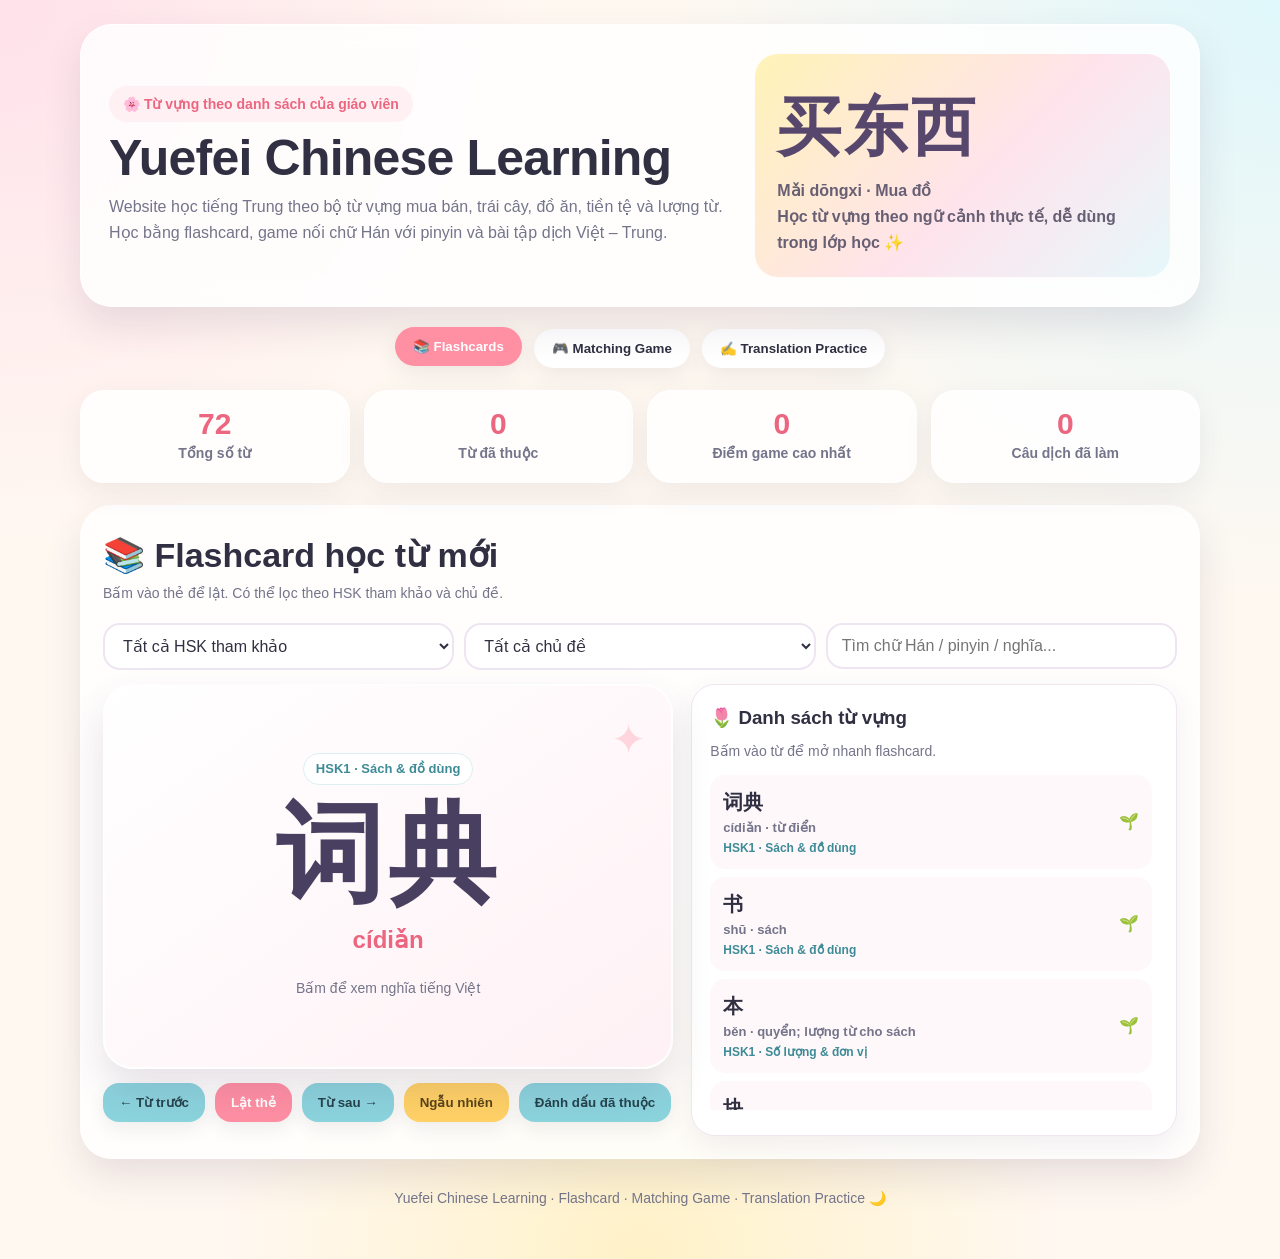
==== commit e22356a0: "Update index.html" ====
--- a/index.html
+++ b/index.html
@@ -4,39 +4,37 @@
   <meta charset="UTF-8" />
   <meta name="viewport" content="width=device-width, initial-scale=1.0" />
   <title>Yuefei Chinese Learning</title>
-
   <style>
     :root {
       --bg: #fff8f1;
       --card: #ffffff;
-      --text: #2f2f3a;
-      --muted: #747487;
+      --text: #303042;
+      --muted: #74748a;
       --primary: #ff8fa3;
-      --primary-dark: #f26d86;
+      --primary-dark: #ec6680;
       --secondary: #8bd3dd;
+      --secondary-dark: #3d8b96;
       --accent: #ffd166;
-      --green: #7ac77b;
+      --green: #70c77b;
       --red: #f07167;
-      --blue-light: #e8f8fb;
-      --pink-light: #fff0f4;
-      --yellow-light: #fff7dc;
-      --shadow: 0 16px 35px rgba(60, 45, 80, 0.12);
-      --radius: 22px;
-    }
-
-    * {
-      box-sizing: border-box;
-      margin: 0;
-      padding: 0;
-    }
+      --purple: #8b7cf6;
+      --soft-pink: #fff0f4;
+      --soft-blue: #e8f8fb;
+      --soft-yellow: #fff7dc;
+      --shadow: 0 18px 38px rgba(67, 52, 88, 0.12);
+      --radius: 24px;
+    }
+
+    * { box-sizing: border-box; margin: 0; padding: 0; }
 
     body {
-      font-family: "Segoe UI", "Arial", "Noto Sans", sans-serif;
+      font-family: "Segoe UI", "Noto Sans", Arial, sans-serif;
+      color: var(--text);
       background:
-        radial-gradient(circle at top left, #ffe1ea 0, transparent 32%),
-        radial-gradient(circle at top right, #dff7fb 0, transparent 30%),
+        radial-gradient(circle at 0% 0%, #ffe1ea 0, transparent 30%),
+        radial-gradient(circle at 100% 0%, #dff7fb 0, transparent 34%),
+        radial-gradient(circle at 50% 100%, #fff2c8 0, transparent 30%),
         var(--bg);
-      color: var(--text);
       min-height: 100vh;
       line-height: 1.6;
     }
@@ -44,134 +42,134 @@
     .app {
       width: min(1120px, 94%);
       margin: 0 auto;
-      padding: 24px 0 48px;
+      padding: 24px 0 50px;
     }
 
     header {
-      background: rgba(255, 255, 255, 0.78);
-      backdrop-filter: blur(12px);
-      border: 1px solid rgba(255, 255, 255, 0.8);
-      border-radius: 28px;
-      padding: 26px;
+      display: grid;
+      grid-template-columns: 1.35fr 0.9fr;
+      gap: 20px;
+      align-items: center;
+      padding: 28px;
+      border-radius: 32px;
+      background: rgba(255, 255, 255, 0.82);
+      border: 1px solid rgba(255, 255, 255, 0.9);
+      backdrop-filter: blur(14px);
       box-shadow: var(--shadow);
-      display: grid;
-      grid-template-columns: 1.4fr 0.9fr;
-      gap: 18px;
+    }
+
+    .badge {
+      display: inline-flex;
+      gap: 8px;
       align-items: center;
-    }
-
-    .brand-badge {
-      display: inline-flex;
-      align-items: center;
-      gap: 8px;
-      background: var(--pink-light);
+      background: var(--soft-pink);
       color: var(--primary-dark);
       border-radius: 999px;
-      padding: 6px 13px;
+      padding: 7px 14px;
+      font-weight: 800;
       font-size: 14px;
-      font-weight: 700;
       margin-bottom: 10px;
     }
 
     h1 {
-      font-size: clamp(28px, 5vw, 48px);
-      line-height: 1.08;
+      font-size: clamp(30px, 5vw, 50px);
+      line-height: 1.05;
+      letter-spacing: -0.8px;
       margin-bottom: 10px;
-      letter-spacing: -0.6px;
     }
 
     .subtitle {
+      max-width: 720px;
       color: var(--muted);
       font-size: 16px;
-      max-width: 650px;
     }
 
     .hero-card {
-      background: linear-gradient(135deg, #fff4b8, #ffe4ec);
+      min-height: 180px;
+      padding: 22px;
       border-radius: var(--radius);
-      padding: 20px;
-      min-height: 170px;
+      background: linear-gradient(135deg, #fff3b7, #ffe3ec 55%, #e6f8fb);
+      border: 1px solid rgba(255,255,255,0.85);
       display: flex;
       flex-direction: column;
       justify-content: space-between;
-      border: 1px solid rgba(255, 255, 255, 0.9);
-    }
-
-    .hero-card .big-cn {
-      font-size: 54px;
-      font-weight: 800;
-      letter-spacing: 4px;
-      color: #5d4b73;
-    }
-
-    .hero-card .small-note {
-      color: #655d6d;
-      font-weight: 600;
+    }
+
+    .hero-cn {
+      font-size: clamp(42px, 7vw, 64px);
+      font-weight: 950;
+      color: #57476d;
+      letter-spacing: 3px;
+    }
+
+    .hero-note {
+      color: #675f73;
+      font-weight: 700;
     }
 
     nav {
+      display: flex;
+      justify-content: center;
+      flex-wrap: wrap;
+      gap: 12px;
       margin: 22px 0;
-      display: flex;
-      gap: 12px;
-      flex-wrap: wrap;
-      justify-content: center;
     }
 
     .tab-btn {
-      border: none;
+      border: 0;
+      padding: 12px 18px;
+      border-radius: 999px;
       background: var(--card);
       color: var(--text);
-      border-radius: 999px;
-      padding: 12px 18px;
-      font-weight: 800;
+      font-weight: 900;
       cursor: pointer;
-      box-shadow: 0 8px 20px rgba(50, 40, 70, 0.08);
+      box-shadow: 0 8px 22px rgba(50, 40, 70, 0.08);
       transition: 0.22s ease;
     }
 
     .tab-btn:hover,
     .tab-btn.active {
+      transform: translateY(-2px);
+      color: #fff;
       background: var(--primary);
-      color: #fff;
-      transform: translateY(-2px);
     }
 
     .stats {
       display: grid;
-      grid-template-columns: repeat(3, 1fr);
+      grid-template-columns: repeat(4, 1fr);
       gap: 14px;
       margin-bottom: 22px;
     }
 
     .stat-card {
-      background: rgba(255, 255, 255, 0.88);
       border-radius: var(--radius);
       padding: 16px;
       text-align: center;
-      box-shadow: 0 10px 26px rgba(70, 60, 90, 0.08);
-      border: 1px solid rgba(255, 255, 255, 0.9);
+      background: rgba(255,255,255,0.86);
+      border: 1px solid rgba(255,255,255,0.95);
+      box-shadow: 0 10px 28px rgba(70, 58, 92, 0.08);
     }
 
     .stat-card strong {
-      font-size: 28px;
+      display: block;
+      font-size: 30px;
+      line-height: 1.1;
       color: var(--primary-dark);
-      display: block;
-      line-height: 1.1;
     }
 
     .stat-card span {
       color: var(--muted);
       font-size: 14px;
-      font-weight: 700;
+      font-weight: 800;
     }
 
     .section {
       display: none;
-      background: rgba(255, 255, 255, 0.8);
-      border-radius: 28px;
       padding: 22px;
+      border-radius: 32px;
+      background: rgba(255,255,255,0.82);
+      border: 1px solid rgba(255,255,255,0.9);
       box-shadow: var(--shadow);
-      border: 1px solid rgba(255, 255, 255, 0.9);
     }
 
     .section.active {
@@ -180,28 +178,21 @@
     }
 
     @keyframes fadeIn {
-      from {
-        opacity: 0;
-        transform: translateY(8px);
-      }
-      to {
-        opacity: 1;
-        transform: translateY(0);
-      }
+      from { opacity: 0; transform: translateY(8px); }
+      to { opacity: 1; transform: translateY(0); }
     }
 
     .section-title {
       display: flex;
-      align-items: center;
       justify-content: space-between;
+      align-items: flex-start;
+      flex-wrap: wrap;
       gap: 12px;
       margin-bottom: 18px;
-      flex-wrap: wrap;
-    }
-
-    h2 {
-      font-size: clamp(22px, 4vw, 32px);
-    }
+    }
+
+    h2 { font-size: clamp(23px, 4vw, 34px); }
+    h3 { margin-bottom: 8px; }
 
     .hint-text {
       color: var(--muted);
@@ -211,8 +202,8 @@
     .filter-row,
     .button-row {
       display: flex;
+      flex-wrap: wrap;
       gap: 10px;
-      flex-wrap: wrap;
       margin: 14px 0;
       align-items: center;
     }
@@ -221,13 +212,13 @@
     input,
     textarea {
       width: 100%;
-      border: 2px solid #efe7f3;
-      border-radius: 16px;
+      border: 2px solid #eee5f2;
+      background: #fff;
+      border-radius: 17px;
       padding: 12px 14px;
       font-size: 16px;
+      color: var(--text);
       outline: none;
-      background: #fff;
-      color: var(--text);
       transition: 0.2s ease;
     }
 
@@ -235,86 +226,71 @@
     input:focus,
     textarea:focus {
       border-color: var(--primary);
-      box-shadow: 0 0 0 4px rgba(255, 143, 163, 0.16);
+      box-shadow: 0 0 0 4px rgba(255,143,163,0.16);
+    }
+
+    .select-small {
+      flex: 1;
+      min-width: 180px;
     }
 
     .btn {
-      border: none;
+      border: 0;
       border-radius: 16px;
-      padding: 12px 15px;
+      padding: 12px 16px;
       background: var(--secondary);
-      color: #24414a;
-      font-weight: 800;
+      color: #24434b;
+      font-weight: 900;
       cursor: pointer;
+      box-shadow: 0 8px 18px rgba(60, 60, 80, 0.08);
       transition: 0.2s ease;
-      box-shadow: 0 8px 18px rgba(60, 60, 80, 0.08);
-    }
-
-    .btn:hover {
-      transform: translateY(-2px);
-      filter: brightness(1.02);
-    }
-
-    .btn.primary {
-      background: var(--primary);
-      color: #fff;
-    }
-
-    .btn.yellow {
-      background: var(--accent);
-      color: #55431a;
-    }
-
-    .btn.green {
-      background: var(--green);
-      color: #fff;
-    }
-
-    .btn.red {
-      background: var(--red);
-      color: #fff;
-    }
+    }
+
+    .btn:hover { transform: translateY(-2px); filter: brightness(1.02); }
+    .btn.primary { background: var(--primary); color: #fff; }
+    .btn.yellow { background: var(--accent); color: #5a4317; }
+    .btn.green { background: var(--green); color: #fff; }
+    .btn.red { background: var(--red); color: #fff; }
+    .btn.purple { background: var(--purple); color: #fff; }
 
     .flashcard-layout {
       display: grid;
-      grid-template-columns: 1.1fr 0.9fr;
+      grid-template-columns: 1.08fr 0.92fr;
       gap: 18px;
       align-items: stretch;
     }
 
     .flashcard {
-      min-height: 370px;
+      min-height: 385px;
       perspective: 1200px;
       cursor: pointer;
+      outline: none;
     }
 
     .flashcard-inner {
       position: relative;
       width: 100%;
       height: 100%;
-      min-height: 370px;
+      min-height: 385px;
       transition: transform 0.6s;
       transform-style: preserve-3d;
     }
 
-    .flashcard.flipped .flashcard-inner {
-      transform: rotateY(180deg);
-    }
+    .flashcard.flipped .flashcard-inner { transform: rotateY(180deg); }
 
     .flashcard-side {
       position: absolute;
-      width: 100%;
-      height: 100%;
-      border-radius: 28px;
+      inset: 0;
       backface-visibility: hidden;
-      background: linear-gradient(145deg, #ffffff, #fff1f5);
-      border: 2px solid rgba(255, 255, 255, 0.9);
-      box-shadow: 0 18px 36px rgba(80, 60, 95, 0.14);
+      border-radius: 30px;
       padding: 28px;
+      background: linear-gradient(145deg, #fff, #fff1f5);
+      border: 2px solid rgba(255,255,255,0.9);
+      box-shadow: 0 20px 38px rgba(75, 60, 96, 0.14);
       display: flex;
       flex-direction: column;
+      align-items: center;
       justify-content: center;
-      align-items: center;
       text-align: center;
       overflow: hidden;
     }
@@ -323,72 +299,72 @@
       content: "✦";
       position: absolute;
       top: 20px;
-      right: 24px;
-      font-size: 38px;
-      color: rgba(255, 143, 163, 0.32);
+      right: 25px;
+      font-size: 42px;
+      color: rgba(255,143,163,0.32);
     }
 
     .flashcard-back {
       transform: rotateY(180deg);
-      background: linear-gradient(145deg, #ffffff, #eaf9fb);
+      background: linear-gradient(145deg, #fff, #eaf9fb);
+    }
+
+    .level-chip {
+      display: inline-block;
+      margin-bottom: 12px;
+      padding: 5px 12px;
+      border-radius: 999px;
+      background: #fff;
+      color: var(--secondary-dark);
+      font-weight: 900;
+      font-size: 13px;
+      border: 1px solid #dceff2;
     }
 
     .word-cn {
-      font-size: clamp(64px, 13vw, 112px);
+      font-size: clamp(58px, 12vw, 108px);
+      font-weight: 950;
+      letter-spacing: 4px;
+      line-height: 1.05;
+      color: #493f60;
+    }
+
+    .word-pinyin {
+      margin-top: 10px;
+      color: var(--primary-dark);
+      font-size: 24px;
       font-weight: 900;
-      letter-spacing: 5px;
-      line-height: 1.08;
-      color: #483d5f;
-    }
-
-    .word-pinyin {
-      font-size: 24px;
-      font-weight: 800;
-      color: var(--primary-dark);
-      margin-top: 10px;
     }
 
     .word-meaning {
-      font-size: 28px;
-      font-weight: 900;
       color: #405766;
+      font-size: 30px;
+      font-weight: 950;
       margin-bottom: 16px;
     }
 
     .example-box {
       width: 100%;
-      background: rgba(255, 255, 255, 0.68);
+      padding: 16px;
       border-radius: 20px;
-      padding: 16px;
-      border: 1px dashed rgba(80, 80, 100, 0.18);
-    }
-
-    .example-cn {
-      font-size: 22px;
-      font-weight: 800;
-    }
-
-    .example-pinyin {
-      color: var(--primary-dark);
-      font-weight: 700;
-      margin-top: 6px;
-    }
-
-    .example-vi {
-      color: var(--muted);
-      margin-top: 6px;
-    }
+      background: rgba(255,255,255,0.7);
+      border: 1px dashed rgba(70, 70, 100, 0.18);
+    }
+
+    .example-cn { font-size: 22px; font-weight: 900; }
+    .example-pinyin { margin-top: 5px; color: var(--primary-dark); font-weight: 800; }
+    .example-vi { margin-top: 5px; color: var(--muted); }
 
     .side-panel {
+      padding: 18px;
+      border-radius: var(--radius);
       background: #fff;
-      border-radius: var(--radius);
-      padding: 18px;
-      border: 1px solid #f2e8f0;
+      border: 1px solid #f0e6f0;
       box-shadow: 0 10px 28px rgba(80, 60, 95, 0.08);
     }
 
     .progress-list {
-      max-height: 270px;
+      max-height: 335px;
       overflow: auto;
       margin-top: 12px;
       padding-right: 6px;
@@ -396,61 +372,49 @@
 
     .mini-word {
       display: flex;
+      justify-content: space-between;
       align-items: center;
-      justify-content: space-between;
       gap: 8px;
       padding: 10px 12px;
-      border-radius: 14px;
       margin-bottom: 8px;
+      border-radius: 15px;
       background: #fff8fb;
+      border: 1px solid transparent;
       cursor: pointer;
-      border: 1px solid transparent;
-    }
-
-    .mini-word:hover {
-      border-color: var(--primary);
-    }
-
-    .mini-word.learned {
-      background: #eef9ee;
-    }
-
-    .mini-word .hanzi {
-      font-size: 20px;
-      font-weight: 900;
-    }
-
-    .mini-word .py {
-      color: var(--muted);
-      font-size: 13px;
-      font-weight: 700;
-    }
+    }
+
+    .mini-word:hover { border-color: var(--primary); }
+    .mini-word.learned { background: #edf9ee; }
+
+    .mini-word .hanzi { font-size: 20px; font-weight: 950; }
+    .mini-word .py { color: var(--muted); font-size: 13px; font-weight: 750; }
+    .mini-word .tag { color: var(--secondary-dark); font-size: 12px; font-weight: 900; }
 
     .game-top {
       display: flex;
+      justify-content: space-between;
+      align-items: center;
+      flex-wrap: wrap;
       gap: 12px;
-      align-items: center;
-      justify-content: space-between;
-      flex-wrap: wrap;
-      background: var(--blue-light);
-      border-radius: var(--radius);
       padding: 14px;
       margin-bottom: 16px;
+      border-radius: var(--radius);
+      background: var(--soft-blue);
     }
 
     .game-info {
       display: flex;
+      flex-wrap: wrap;
       gap: 10px;
-      flex-wrap: wrap;
     }
 
     .pill {
+      padding: 8px 12px;
+      border-radius: 999px;
       background: #fff;
-      border-radius: 999px;
-      padding: 8px 12px;
-      font-weight: 800;
       color: #405766;
-      box-shadow: 0 4px 10px rgba(50, 60, 80, 0.06);
+      font-weight: 900;
+      box-shadow: 0 4px 12px rgba(50, 60, 80, 0.06);
     }
 
     .matching-grid {
@@ -460,32 +424,32 @@
     }
 
     .match-column {
+      min-height: 380px;
+      padding: 16px;
+      border-radius: var(--radius);
       background: #fff;
-      border-radius: var(--radius);
-      padding: 16px;
-      min-height: 370px;
       border: 1px solid #f0e7f1;
     }
 
     .column-title {
-      font-weight: 900;
+      margin-bottom: 12px;
       color: var(--primary-dark);
-      margin-bottom: 12px;
       font-size: 18px;
+      font-weight: 950;
       text-align: center;
     }
 
     .match-item {
+      margin-bottom: 10px;
       padding: 13px;
       border-radius: 16px;
-      margin-bottom: 10px;
+      text-align: center;
       background: #fff7fb;
       border: 2px solid transparent;
-      font-weight: 900;
-      text-align: center;
+      font-weight: 950;
       cursor: pointer;
+      user-select: none;
       transition: 0.18s ease;
-      user-select: none;
     }
 
     .match-item:hover {
@@ -494,63 +458,57 @@
     }
 
     .match-item.selected {
+      background: #fff6cf;
       border-color: var(--accent);
-      background: #fff6cf;
     }
 
     .match-item.correct {
       background: #e9f8e9;
       border-color: var(--green);
-      color: #317d34;
+      color: #2f7b34;
       cursor: default;
     }
 
     .match-item.wrong {
       background: #ffe9e6;
       border-color: var(--red);
-      color: #b13c36;
+      color: #a93330;
       animation: shake 0.3s;
     }
 
     @keyframes shake {
-      0%, 100% {
-        transform: translateX(0);
-      }
-      25% {
-        transform: translateX(-4px);
-      }
-      75% {
-        transform: translateX(4px);
-      }
+      0%, 100% { transform: translateX(0); }
+      25% { transform: translateX(-4px); }
+      75% { transform: translateX(4px); }
     }
 
     .translation-card {
+      padding: 20px;
+      border-radius: var(--radius);
       background: #fff;
-      border-radius: var(--radius);
-      padding: 20px;
       border: 1px solid #f0e7f1;
       box-shadow: 0 10px 28px rgba(80, 60, 95, 0.08);
     }
 
     .question-label {
+      margin-bottom: 8px;
       color: var(--muted);
-      font-weight: 800;
-      margin-bottom: 8px;
+      font-weight: 900;
     }
 
     .question-vi {
+      margin-bottom: 16px;
+      padding: 18px;
+      border-radius: 20px;
+      background: var(--soft-yellow);
+      color: #493f60;
       font-size: clamp(24px, 4vw, 36px);
-      font-weight: 900;
+      font-weight: 950;
       line-height: 1.3;
-      color: #483d5f;
-      margin-bottom: 16px;
-      background: var(--yellow-light);
-      border-radius: 20px;
-      padding: 18px;
     }
 
     textarea {
-      min-height: 100px;
+      min-height: 105px;
       resize: vertical;
       font-size: 20px;
     }
@@ -566,31 +524,15 @@
       border: 1px solid #e5eef7;
     }
 
-    .feedback-box {
-      background: #fff8fb;
-    }
-
-    .answer-cn {
-      font-size: 24px;
-      font-weight: 900;
-      color: #405766;
-    }
-
-    .answer-pinyin {
-      color: var(--primary-dark);
-      font-weight: 800;
-      margin-top: 4px;
-    }
-
-    .grammar-note {
-      color: var(--muted);
-      margin-top: 8px;
-    }
+    .feedback-box { background: #fff8fb; }
+    .answer-cn { color: #405766; font-size: 24px; font-weight: 950; }
+    .answer-pinyin { margin-top: 4px; color: var(--primary-dark); font-weight: 900; }
+    .grammar-note { margin-top: 8px; color: var(--muted); }
 
     footer {
+      margin-top: 28px;
       text-align: center;
       color: var(--muted);
-      margin-top: 28px;
       font-size: 14px;
     }
 
@@ -605,64 +547,23 @@
     @media (max-width: 860px) {
       header,
       .flashcard-layout,
-      .matching-grid {
-        grid-template-columns: 1fr;
-      }
-
-      .stats {
-        grid-template-columns: 1fr;
-      }
-
-      .section {
-        padding: 16px;
-      }
-
-      .flashcard,
-      .flashcard-inner {
-        min-height: 340px;
-      }
-
-      .hero-card .big-cn {
-        font-size: 42px;
-      }
+      .matching-grid { grid-template-columns: 1fr; }
+
+      .stats { grid-template-columns: repeat(2, 1fr); }
+      .section { padding: 16px; }
+      .flashcard, .flashcard-inner { min-height: 355px; }
     }
 
     @media (max-width: 520px) {
-      .app {
-        width: min(96%, 520px);
-      }
-
-      header {
-        padding: 18px;
-        border-radius: 22px;
-      }
-
-      .tab-btn,
-      .btn {
-        width: 100%;
-      }
-
-      .button-row .btn,
-      .filter-row .btn {
-        width: auto;
-        flex: 1;
-      }
-
-      .flashcard-side {
-        padding: 20px;
-      }
-
-      .word-cn {
-        font-size: 66px;
-      }
-
-      .word-pinyin {
-        font-size: 20px;
-      }
-
-      .word-meaning {
-        font-size: 24px;
-      }
+      .app { width: min(96%, 520px); }
+      header { padding: 18px; border-radius: 24px; }
+      .stats { grid-template-columns: 1fr; }
+      .tab-btn, .btn { width: 100%; }
+      .button-row .btn, .filter-row .btn { width: auto; flex: 1; }
+      .flashcard-side { padding: 20px; }
+      .word-cn { font-size: 58px; }
+      .word-pinyin { font-size: 20px; }
+      .word-meaning { font-size: 25px; }
     }
   </style>
 </head>
@@ -671,20 +572,20 @@
   <div class="app">
     <header>
       <div>
-        <div class="brand-badge">🌸 HSK1 cho người Việt</div>
+        <div class="badge">🌸 Từ vựng theo danh sách của giáo viên</div>
         <h1>Yuefei Chinese Learning</h1>
         <p class="subtitle">
-          Học tiếng Trung qua flashcard, game nối chữ Hán với pinyin và bài tập dịch Việt – Trung.
-          Giao diện đơn giản, dễ dùng, phù hợp cho học viên sơ cấp.
+          Website học tiếng Trung theo bộ từ vựng mua bán, trái cây, đồ ăn, tiền tệ và lượng từ.
+          Học bằng flashcard, game nối chữ Hán với pinyin và bài tập dịch Việt – Trung.
         </p>
       </div>
 
       <div class="hero-card">
         <div>
-          <div class="big-cn">你好！</div>
-          <p class="small-note">Nǐ hǎo! Chào bạn!</p>
+          <div class="hero-cn">买东西</div>
+          <p class="hero-note">Mǎi dōngxi · Mua đồ</p>
         </div>
-        <p class="small-note">Mỗi ngày học một chút, tiếng Trung sẽ tiến bộ rất nhanh ✨</p>
+        <p class="hero-note">Học từ vựng theo ngữ cảnh thực tế, dễ dùng trong lớp học ✨</p>
       </div>
     </header>
 
@@ -695,6 +596,10 @@
     </nav>
 
     <div class="stats">
+      <div class="stat-card">
+        <strong id="totalWords">0</strong>
+        <span>Tổng số từ</span>
+      </div>
       <div class="stat-card">
         <strong id="learnedCount">0</strong>
         <span>Từ đã thuộc</span>
@@ -710,24 +615,24 @@
     </div>
 
     <main>
-      <!-- FLASHCARD SECTION -->
       <section id="flashcards" class="section active">
         <div class="section-title">
           <div>
             <h2>📚 Flashcard học từ mới</h2>
-            <p class="hint-text">Bấm vào thẻ để lật. Có thể lọc theo chủ đề và đánh dấu từ đã thuộc.</p>
+            <p class="hint-text">Bấm vào thẻ để lật. Có thể lọc theo HSK tham khảo và chủ đề.</p>
           </div>
         </div>
 
         <div class="filter-row">
-          <select id="categoryFilter" aria-label="Lọc chủ đề">
+          <select id="levelFilter" class="select-small" aria-label="Lọc HSK">
+            <option value="all">Tất cả HSK tham khảo</option>
+          </select>
+
+          <select id="categoryFilter" class="select-small" aria-label="Lọc chủ đề">
             <option value="all">Tất cả chủ đề</option>
-            <option value="Gia đình">Gia đình</option>
-            <option value="Đồ ăn">Đồ ăn</option>
-            <option value="Trường học">Trường học</option>
-            <option value="Công việc">Công việc</option>
-            <option value="Du lịch">Du lịch</option>
           </select>
+
+          <input id="searchInput" class="select-small" type="text" placeholder="Tìm chữ Hán / pinyin / nghĩa..." />
         </div>
 
         <div class="flashcard-layout">
@@ -735,12 +640,14 @@
             <div id="flashcard" class="flashcard" role="button" tabindex="0" aria-label="Flashcard">
               <div class="flashcard-inner">
                 <div class="flashcard-side flashcard-front">
+                  <div class="level-chip" id="cardLevel">HSK1 · Chủ đề</div>
                   <div class="word-cn" id="cardHanzi">你好</div>
                   <div class="word-pinyin" id="cardPinyin">nǐ hǎo</div>
                   <p class="hint-text" style="margin-top: 18px;">Bấm để xem nghĩa tiếng Việt</p>
                 </div>
 
                 <div class="flashcard-side flashcard-back">
+                  <div class="level-chip" id="cardLevelBack">HSK1 · Chủ đề</div>
                   <div class="word-meaning" id="cardMeaning">Xin chào</div>
                   <div class="example-box">
                     <div class="example-cn" id="cardExampleCn">你好！</div>
@@ -768,22 +675,30 @@
         </div>
       </section>
 
-      <!-- MATCHING GAME SECTION -->
       <section id="matching" class="section">
         <div class="section-title">
           <div>
             <h2>🎮 Game nối chữ Hán với pinyin</h2>
-            <p class="hint-text">Chọn một chữ Hán rồi chọn pinyin tương ứng. Mỗi câu đúng cộng 10 điểm.</p>
+            <p class="hint-text">Game sẽ lấy ngẫu nhiên 10 từ từ danh sách sau khi lọc.</p>
           </div>
+        </div>
+
+        <div class="filter-row">
+          <select id="gameLevelFilter" class="select-small" aria-label="Lọc HSK cho game">
+            <option value="all">Tất cả HSK tham khảo</option>
+          </select>
+          <select id="gameCategoryFilter" class="select-small" aria-label="Lọc chủ đề cho game">
+            <option value="all">Tất cả chủ đề</option>
+          </select>
+          <button class="btn primary" id="restartGame">Chơi lại</button>
         </div>
 
         <div class="game-top">
           <div class="game-info">
             <div class="pill">⏱️ Thời gian: <span id="timer">0</span>s</div>
             <div class="pill">⭐ Điểm: <span id="gameScore">0</span></div>
-            <div class="pill">✅ Đúng: <span id="matchedCount">0</span>/10</div>
+            <div class="pill">✅ Đúng: <span id="matchedCount">0</span>/<span id="gameTotal">10</span></div>
           </div>
-          <button class="btn primary" id="restartGame">Chơi lại</button>
         </div>
 
         <div class="matching-grid">
@@ -799,21 +714,23 @@
         </div>
       </section>
 
-      <!-- TRANSLATION SECTION -->
       <section id="translation" class="section">
         <div class="section-title">
           <div>
             <h2>✍️ Bài tập dịch Việt – Trung</h2>
-            <p class="hint-text">Nhập câu tiếng Trung, dùng gợi ý khi cần, rồi xem đáp án mẫu.</p>
+            <p class="hint-text">Bài tập được tạo dựa trên bộ từ vựng bạn cung cấp.</p>
           </div>
         </div>
 
         <div class="translation-card">
-          <div class="question-label">Câu <span id="translationNumber">1</span>/<span id="translationTotal">15</span></div>
-          <div class="question-vi" id="translationQuestion">Tôi là học sinh.</div>
+          <div class="question-label">
+            Câu <span id="translationNumber">1</span>/<span id="translationTotal">31</span>
+          </div>
+
+          <div class="question-vi" id="translationQuestion">Tôi muốn mua một quyển từ điển.</div>
 
           <label class="question-label" for="translationInput">Câu trả lời của bạn:</label>
-          <textarea id="translationInput" placeholder="Nhập tiếng Trung tại đây, ví dụ: 我是学生。"></textarea>
+          <textarea id="translationInput" placeholder="Nhập tiếng Trung tại đây..."></textarea>
 
           <div class="button-row">
             <button class="btn yellow" id="showHint">Gợi ý từ vựng</button>
@@ -836,452 +753,1037 @@
     </main>
 
     <footer>
-      Yuefei Chinese Learning · Học tiếng Trung mỗi ngày cùng Hoa ngữ Yuefei 🌙
+      Yuefei Chinese Learning · Flashcard · Matching Game · Translation Practice 🌙
     </footer>
   </div>
 
   <script>
     /*
       ======================================================
-      YUEFEI CHINESE LEARNING
-      HTML + CSS + JavaScript thuần.
-      Có thể chạy trực tiếp bằng file index.html.
+      Yuefei Chinese Learning
+      Một file index.html duy nhất: HTML + CSS + JavaScript.
+      Có thể upload trực tiếp lên GitHub Pages.
       ======================================================
     */
 
-    // =========================
-    // 1. DỮ LIỆU TỪ VỰNG HSK1
-    // =========================
     const vocabulary = [
-      // Gia đình
-      {
-        id: 1,
-        category: "Gia đình",
-        hanzi: "爸爸",
-        pinyin: "bàba",
-        meaning: "bố",
-        exampleCn: "我爸爸是老师。",
-        examplePinyin: "Wǒ bàba shì lǎoshī.",
-        exampleVi: "Bố tôi là giáo viên."
-      },
-      {
-        id: 2,
-        category: "Gia đình",
-        hanzi: "妈妈",
-        pinyin: "māma",
-        meaning: "mẹ",
-        exampleCn: "我妈妈很好。",
-        examplePinyin: "Wǒ māma hěn hǎo.",
-        exampleVi: "Mẹ tôi rất tốt."
-      },
-      {
-        id: 3,
-        category: "Gia đình",
-        hanzi: "哥哥",
-        pinyin: "gēge",
-        meaning: "anh trai",
-        exampleCn: "我哥哥会说中文。",
-        examplePinyin: "Wǒ gēge huì shuō Zhōngwén.",
-        exampleVi: "Anh trai tôi biết nói tiếng Trung."
-      },
-      {
-        id: 4,
-        category: "Gia đình",
-        hanzi: "姐姐",
-        pinyin: "jiějie",
-        meaning: "chị gái",
-        exampleCn: "我姐姐很漂亮。",
-        examplePinyin: "Wǒ jiějie hěn piàoliang.",
-        exampleVi: "Chị gái tôi rất xinh."
-      },
-      {
-        id: 5,
-        category: "Gia đình",
-        hanzi: "朋友",
-        pinyin: "péngyou",
-        meaning: "bạn bè",
-        exampleCn: "他是我的朋友。",
-        examplePinyin: "Tā shì wǒ de péngyou.",
-        exampleVi: "Anh ấy là bạn của tôi."
-      },
-      {
-        id: 6,
-        category: "Gia đình",
-        hanzi: "家",
-        pinyin: "jiā",
-        meaning: "nhà, gia đình",
-        exampleCn: "我家有四口人。",
-        examplePinyin: "Wǒ jiā yǒu sì kǒu rén.",
-        exampleVi: "Nhà tôi có bốn người."
-      },
-
-      // Đồ ăn
-      {
-        id: 7,
-        category: "Đồ ăn",
-        hanzi: "水",
-        pinyin: "shuǐ",
-        meaning: "nước",
-        exampleCn: "我想喝水。",
-        examplePinyin: "Wǒ xiǎng hē shuǐ.",
-        exampleVi: "Tôi muốn uống nước."
-      },
-      {
-        id: 8,
-        category: "Đồ ăn",
-        hanzi: "茶",
-        pinyin: "chá",
-        meaning: "trà",
-        exampleCn: "你喝茶吗？",
-        examplePinyin: "Nǐ hē chá ma?",
-        exampleVi: "Bạn uống trà không?"
-      },
-      {
-        id: 9,
-        category: "Đồ ăn",
-        hanzi: "米饭",
-        pinyin: "mǐfàn",
-        meaning: "cơm",
-        exampleCn: "我吃米饭。",
-        examplePinyin: "Wǒ chī mǐfàn.",
-        exampleVi: "Tôi ăn cơm."
-      },
-      {
-        id: 10,
-        category: "Đồ ăn",
-        hanzi: "苹果",
-        pinyin: "píngguǒ",
-        meaning: "quả táo",
-        exampleCn: "这个苹果很好吃。",
-        examplePinyin: "Zhège píngguǒ hěn hǎochī.",
-        exampleVi: "Quả táo này rất ngon."
-      },
-      {
-        id: 11,
-        category: "Đồ ăn",
-        hanzi: "咖啡",
-        pinyin: "kāfēi",
-        meaning: "cà phê",
-        exampleCn: "老师喝咖啡。",
-        examplePinyin: "Lǎoshī hē kāfēi.",
-        exampleVi: "Giáo viên uống cà phê."
-      },
-      {
-        id: 12,
-        category: "Đồ ăn",
-        hanzi: "吃",
-        pinyin: "chī",
-        meaning: "ăn",
-        exampleCn: "你吃什么？",
-        examplePinyin: "Nǐ chī shénme?",
-        exampleVi: "Bạn ăn gì?"
-      },
-
-      // Trường học
-      {
-        id: 13,
-        category: "Trường học",
-        hanzi: "老师",
-        pinyin: "lǎoshī",
-        meaning: "giáo viên",
-        exampleCn: "她是中文老师。",
-        examplePinyin: "Tā shì Zhōngwén lǎoshī.",
-        exampleVi: "Cô ấy là giáo viên tiếng Trung."
-      },
-      {
-        id: 14,
-        category: "Trường học",
-        hanzi: "学生",
-        pinyin: "xuésheng",
-        meaning: "học sinh",
-        exampleCn: "我是学生。",
-        examplePinyin: "Wǒ shì xuésheng.",
-        exampleVi: "Tôi là học sinh."
-      },
-      {
-        id: 15,
-        category: "Trường học",
-        hanzi: "学校",
-        pinyin: "xuéxiào",
-        meaning: "trường học",
-        exampleCn: "我们去学校。",
-        examplePinyin: "Wǒmen qù xuéxiào.",
-        exampleVi: "Chúng tôi đi đến trường."
-      },
-      {
-        id: 16,
-        category: "Trường học",
-        hanzi: "书",
-        pinyin: "shū",
-        meaning: "sách",
-        exampleCn: "这是我的书。",
-        examplePinyin: "Zhè shì wǒ de shū.",
-        exampleVi: "Đây là sách của tôi."
-      },
-      {
-        id: 17,
-        category: "Trường học",
-        hanzi: "学习",
-        pinyin: "xuéxí",
-        meaning: "học tập",
-        exampleCn: "我学习中文。",
-        examplePinyin: "Wǒ xuéxí Zhōngwén.",
-        exampleVi: "Tôi học tiếng Trung."
-      },
-      {
-        id: 18,
-        category: "Trường học",
-        hanzi: "汉语",
-        pinyin: "Hànyǔ",
-        meaning: "tiếng Hán, tiếng Trung",
-        exampleCn: "汉语很有意思。",
-        examplePinyin: "Hànyǔ hěn yǒu yìsi.",
-        exampleVi: "Tiếng Trung rất thú vị."
-      },
-
-      // Công việc
-      {
-        id: 19,
-        category: "Công việc",
-        hanzi: "工作",
-        pinyin: "gōngzuò",
-        meaning: "công việc, làm việc",
-        exampleCn: "我妈妈工作很忙。",
-        examplePinyin: "Wǒ māma gōngzuò hěn máng.",
-        exampleVi: "Mẹ tôi làm việc rất bận."
-      },
-      {
-        id: 20,
-        category: "Công việc",
-        hanzi: "医生",
-        pinyin: "yīshēng",
-        meaning: "bác sĩ",
-        exampleCn: "他是医生。",
-        examplePinyin: "Tā shì yīshēng.",
-        exampleVi: "Anh ấy là bác sĩ."
-      },
-      {
-        id: 21,
-        category: "Công việc",
-        hanzi: "商店",
-        pinyin: "shāngdiàn",
-        meaning: "cửa hàng",
-        exampleCn: "商店在前面。",
-        examplePinyin: "Shāngdiàn zài qiánmiàn.",
-        exampleVi: "Cửa hàng ở phía trước."
-      },
-      {
-        id: 22,
-        category: "Công việc",
-        hanzi: "钱",
-        pinyin: "qián",
-        meaning: "tiền",
-        exampleCn: "我没有钱。",
-        examplePinyin: "Wǒ méiyǒu qián.",
-        exampleVi: "Tôi không có tiền."
-      },
-      {
-        id: 23,
-        category: "Công việc",
-        hanzi: "买",
-        pinyin: "mǎi",
-        meaning: "mua",
-        exampleCn: "我想买一本书。",
-        examplePinyin: "Wǒ xiǎng mǎi yì běn shū.",
-        exampleVi: "Tôi muốn mua một quyển sách."
-      },
-      {
-        id: 24,
-        category: "Công việc",
-        hanzi: "电脑",
-        pinyin: "diànnǎo",
-        meaning: "máy tính",
-        exampleCn: "这是我的电脑。",
-        examplePinyin: "Zhè shì wǒ de diànnǎo.",
-        exampleVi: "Đây là máy tính của tôi."
-      },
-
-      // Du lịch
-      {
-        id: 25,
-        category: "Du lịch",
-        hanzi: "中国",
-        pinyin: "Zhōngguó",
-        meaning: "Trung Quốc",
-        exampleCn: "我想去中国。",
-        examplePinyin: "Wǒ xiǎng qù Zhōngguó.",
-        exampleVi: "Tôi muốn đi Trung Quốc."
-      },
-      {
-        id: 26,
-        category: "Du lịch",
-        hanzi: "越南",
-        pinyin: "Yuènán",
-        meaning: "Việt Nam",
-        exampleCn: "我来自越南。",
-        examplePinyin: "Wǒ lái zì Yuènán.",
-        exampleVi: "Tôi đến từ Việt Nam."
-      },
-      {
-        id: 27,
-        category: "Du lịch",
-        hanzi: "飞机",
-        pinyin: "fēijī",
-        meaning: "máy bay",
-        exampleCn: "我坐飞机去北京。",
-        examplePinyin: "Wǒ zuò fēijī qù Běijīng.",
-        exampleVi: "Tôi đi máy bay đến Bắc Kinh."
-      },
-      {
-        id: 28,
-        category: "Du lịch",
-        hanzi: "车",
-        pinyin: "chē",
-        meaning: "xe",
-        exampleCn: "这是我的车。",
-        examplePinyin: "Zhè shì wǒ de chē.",
-        exampleVi: "Đây là xe của tôi."
-      },
-      {
-        id: 29,
-        category: "Du lịch",
-        hanzi: "去",
-        pinyin: "qù",
-        meaning: "đi",
-        exampleCn: "你去哪儿？",
-        examplePinyin: "Nǐ qù nǎr?",
-        exampleVi: "Bạn đi đâu?"
-      },
-      {
-        id: 30,
-        category: "Du lịch",
-        hanzi: "北京",
-        pinyin: "Běijīng",
-        meaning: "Bắc Kinh",
-        exampleCn: "北京很大。",
-        examplePinyin: "Běijīng hěn dà.",
-        exampleVi: "Bắc Kinh rất lớn."
+      {
+            "id": 1,
+            "level": "HSK1",
+            "category": "Sách & đồ dùng",
+            "hanzi": "词典",
+            "pinyin": "cídiǎn",
+            "meaning": "từ điển",
+            "exampleCn": "这是我的词典。",
+            "examplePinyin": "Zhè shì wǒ de cídiǎn.",
+            "exampleVi": "Đây là từ điển của tôi."
+      },
+      {
+            "id": 2,
+            "level": "HSK1",
+            "category": "Sách & đồ dùng",
+            "hanzi": "书",
+            "pinyin": "shū",
+            "meaning": "sách",
+            "exampleCn": "我想买一本书。",
+            "examplePinyin": "Wǒ xiǎng mǎi yì běn shū.",
+            "exampleVi": "Tôi muốn mua một quyển sách."
+      },
+      {
+            "id": 3,
+            "level": "HSK1",
+            "category": "Số lượng & đơn vị",
+            "hanzi": "本",
+            "pinyin": "běn",
+            "meaning": "quyển; lượng từ cho sách",
+            "exampleCn": "我有一本书。",
+            "examplePinyin": "Wǒ yǒu yì běn shū.",
+            "exampleVi": "Tôi có một quyển sách."
+      },
+      {
+            "id": 4,
+            "level": "HSK1",
+            "category": "Tiền tệ",
+            "hanzi": "块",
+            "pinyin": "kuài",
+            "meaning": "đồng; tệ; miếng",
+            "exampleCn": "这本书十块钱。",
+            "examplePinyin": "Zhè běn shū shí kuài qián.",
+            "exampleVi": "Quyển sách này mười tệ."
+      },
+      {
+            "id": 5,
+            "level": "HSK1",
+            "category": "Tiền tệ",
+            "hanzi": "钱",
+            "pinyin": "qián",
+            "meaning": "tiền",
+            "exampleCn": "你有钱吗？",
+            "examplePinyin": "Nǐ yǒu qián ma?",
+            "exampleVi": "Bạn có tiền không?"
+      },
+      {
+            "id": 6,
+            "level": "HSK1",
+            "category": "Sách & đồ dùng",
+            "hanzi": "电脑",
+            "pinyin": "diànnǎo",
+            "meaning": "máy tính",
+            "exampleCn": "我想买一台电脑。",
+            "examplePinyin": "Wǒ xiǎng mǎi yì tái diànnǎo.",
+            "exampleVi": "Tôi muốn mua một cái máy tính."
+      },
+      {
+            "id": 7,
+            "level": "HSK1",
+            "category": "Sách & đồ dùng",
+            "hanzi": "手机",
+            "pinyin": "shǒujī",
+            "meaning": "điện thoại di động",
+            "exampleCn": "这部手机很贵。",
+            "examplePinyin": "Zhè bù shǒujī hěn guì.",
+            "exampleVi": "Chiếc điện thoại này rất đắt."
+      },
+      {
+            "id": 8,
+            "level": "HSK2",
+            "category": "Số lượng & đơn vị",
+            "hanzi": "台",
+            "pinyin": "tái",
+            "meaning": "lượng từ cho máy móc",
+            "exampleCn": "我买了一台电脑。",
+            "examplePinyin": "Wǒ mǎi le yì tái diànnǎo.",
+            "exampleVi": "Tôi đã mua một cái máy tính."
+      },
+      {
+            "id": 9,
+            "level": "HSK2",
+            "category": "Số lượng & đơn vị",
+            "hanzi": "部",
+            "pinyin": "bù",
+            "meaning": "lượng từ cho điện thoại, phim, sách bộ",
+            "exampleCn": "这部手机多少钱？",
+            "examplePinyin": "Zhè bù shǒujī duōshao qián?",
+            "exampleVi": "Chiếc điện thoại này bao nhiêu tiền?"
+      },
+      {
+            "id": 10,
+            "level": "HSK3",
+            "category": "Sách & đồ dùng",
+            "hanzi": "电子词典",
+            "pinyin": "diànzǐ cídiǎn",
+            "meaning": "từ điển điện tử",
+            "exampleCn": "我需要一个电子词典。",
+            "examplePinyin": "Wǒ xūyào yí ge diànzǐ cídiǎn.",
+            "exampleVi": "Tôi cần một cái từ điển điện tử."
+      },
+      {
+            "id": 11,
+            "level": "HSK1",
+            "category": "Mua bán & nhu cầu",
+            "hanzi": "要",
+            "pinyin": "yào",
+            "meaning": "muốn; cần; lấy",
+            "exampleCn": "我要一个面包。",
+            "examplePinyin": "Wǒ yào yí ge miànbāo.",
+            "exampleVi": "Tôi lấy một cái bánh mì."
+      },
+      {
+            "id": 12,
+            "level": "HSK1",
+            "category": "Mua bán & nhu cầu",
+            "hanzi": "买",
+            "pinyin": "mǎi",
+            "meaning": "mua",
+            "exampleCn": "我想买水果。",
+            "examplePinyin": "Wǒ xiǎng mǎi shuǐguǒ.",
+            "exampleVi": "Tôi muốn mua trái cây."
+      },
+      {
+            "id": 13,
+            "level": "HSK2",
+            "category": "Mua bán & nhu cầu",
+            "hanzi": "卖",
+            "pinyin": "mài",
+            "meaning": "bán",
+            "exampleCn": "这家店卖水果。",
+            "examplePinyin": "Zhè jiā diàn mài shuǐguǒ.",
+            "exampleVi": "Cửa hàng này bán trái cây."
+      },
+      {
+            "id": 14,
+            "level": "HSK2",
+            "category": "Mua bán & nhu cầu",
+            "hanzi": "买卖",
+            "pinyin": "mǎimài",
+            "meaning": "mua bán; buôn bán",
+            "exampleCn": "买卖很忙。",
+            "examplePinyin": "Mǎimài hěn máng.",
+            "exampleVi": "Việc buôn bán rất bận."
+      },
+      {
+            "id": 15,
+            "level": "HSK1",
+            "category": "Mua bán & nhu cầu",
+            "hanzi": "想",
+            "pinyin": "xiǎng",
+            "meaning": "muốn; nghĩ",
+            "exampleCn": "我想喝咖啡。",
+            "examplePinyin": "Wǒ xiǎng hē kāfēi.",
+            "exampleVi": "Tôi muốn uống cà phê."
+      },
+      {
+            "id": 16,
+            "level": "HSK1",
+            "category": "Trái cây",
+            "hanzi": "水果",
+            "pinyin": "shuǐguǒ",
+            "meaning": "trái cây",
+            "exampleCn": "我喜欢吃水果。",
+            "examplePinyin": "Wǒ xǐhuan chī shuǐguǒ.",
+            "exampleVi": "Tôi thích ăn trái cây."
+      },
+      {
+            "id": 17,
+            "level": "HSK1",
+            "category": "Trái cây",
+            "hanzi": "苹果",
+            "pinyin": "píngguǒ",
+            "meaning": "quả táo",
+            "exampleCn": "苹果很甜。",
+            "examplePinyin": "Píngguǒ hěn tián.",
+            "exampleVi": "Táo rất ngọt."
+      },
+      {
+            "id": 18,
+            "level": "HSK2",
+            "category": "Trái cây",
+            "hanzi": "香蕉",
+            "pinyin": "xiāngjiāo",
+            "meaning": "chuối",
+            "exampleCn": "我要两根香蕉。",
+            "examplePinyin": "Wǒ yào liǎng gēn xiāngjiāo.",
+            "exampleVi": "Tôi lấy hai quả chuối."
+      },
+      {
+            "id": 19,
+            "level": "HSK2",
+            "category": "Trái cây",
+            "hanzi": "橙子",
+            "pinyin": "chéngzi",
+            "meaning": "quả cam",
+            "exampleCn": "橙子非常好吃。",
+            "examplePinyin": "Chéngzi fēicháng hǎochī.",
+            "exampleVi": "Cam rất ngon."
+      },
+      {
+            "id": 20,
+            "level": "HSK2",
+            "category": "Trái cây",
+            "hanzi": "西瓜",
+            "pinyin": "xīguā",
+            "meaning": "dưa hấu",
+            "exampleCn": "这个西瓜很大。",
+            "examplePinyin": "Zhège xīguā hěn dà.",
+            "exampleVi": "Quả dưa hấu này rất to."
+      },
+      {
+            "id": 21,
+            "level": "HSK3",
+            "category": "Trái cây",
+            "hanzi": "草莓",
+            "pinyin": "cǎoméi",
+            "meaning": "dâu tây",
+            "exampleCn": "草莓有点儿贵。",
+            "examplePinyin": "Cǎoméi yǒudiǎnr guì.",
+            "exampleVi": "Dâu tây hơi đắt."
+      },
+      {
+            "id": 22,
+            "level": "HSK2",
+            "category": "Trái cây",
+            "hanzi": "橘子",
+            "pinyin": "júzi",
+            "meaning": "quýt",
+            "exampleCn": "橘子比较便宜。",
+            "examplePinyin": "Júzi bǐjiào piányi.",
+            "exampleVi": "Quýt tương đối rẻ."
+      },
+      {
+            "id": 23,
+            "level": "HSK1",
+            "category": "Số lượng & đơn vị",
+            "hanzi": "多少",
+            "pinyin": "duōshao",
+            "meaning": "bao nhiêu",
+            "exampleCn": "这个多少钱？",
+            "examplePinyin": "Zhège duōshao qián?",
+            "exampleVi": "Cái này bao nhiêu tiền?"
+      },
+      {
+            "id": 24,
+            "level": "HSK1",
+            "category": "Số lượng & đơn vị",
+            "hanzi": "多",
+            "pinyin": "duō",
+            "meaning": "nhiều",
+            "exampleCn": "这里水果很多。",
+            "examplePinyin": "Zhèlǐ shuǐguǒ hěn duō.",
+            "exampleVi": "Ở đây có rất nhiều trái cây."
+      },
+      {
+            "id": 25,
+            "level": "HSK1",
+            "category": "Số lượng & đơn vị",
+            "hanzi": "少",
+            "pinyin": "shǎo",
+            "meaning": "ít",
+            "exampleCn": "我买得少。",
+            "examplePinyin": "Wǒ mǎi de shǎo.",
+            "exampleVi": "Tôi mua ít."
+      },
+      {
+            "id": 26,
+            "level": "HSK1",
+            "category": "Số lượng & đơn vị",
+            "hanzi": "二",
+            "pinyin": "èr",
+            "meaning": "số hai",
+            "exampleCn": "二十块钱。",
+            "examplePinyin": "Èrshí kuài qián.",
+            "exampleVi": "Hai mươi tệ."
+      },
+      {
+            "id": 27,
+            "level": "HSK1",
+            "category": "Số lượng & đơn vị",
+            "hanzi": "两",
+            "pinyin": "liǎng",
+            "meaning": "hai; dùng trước lượng từ",
+            "exampleCn": "我要两个苹果。",
+            "examplePinyin": "Wǒ yào liǎng ge píngguǒ.",
+            "exampleVi": "Tôi lấy hai quả táo."
+      },
+      {
+            "id": 28,
+            "level": "HSK2",
+            "category": "Số lượng & đơn vị",
+            "hanzi": "一共",
+            "pinyin": "yígòng",
+            "meaning": "tổng cộng",
+            "exampleCn": "一共多少钱？",
+            "examplePinyin": "Yígòng duōshao qián?",
+            "exampleVi": "Tổng cộng bao nhiêu tiền?"
+      },
+      {
+            "id": 29,
+            "level": "HSK1",
+            "category": "Số lượng & đơn vị",
+            "hanzi": "杯",
+            "pinyin": "bēi",
+            "meaning": "cốc; ly",
+            "exampleCn": "我要一杯咖啡。",
+            "examplePinyin": "Wǒ yào yì bēi kāfēi.",
+            "exampleVi": "Tôi lấy một ly cà phê."
+      },
+      {
+            "id": 30,
+            "level": "HSK2",
+            "category": "Số lượng & đơn vị",
+            "hanzi": "瓶",
+            "pinyin": "píng",
+            "meaning": "chai; bình",
+            "exampleCn": "我要一瓶矿泉水。",
+            "examplePinyin": "Wǒ yào yì píng kuàngquánshuǐ.",
+            "exampleVi": "Tôi lấy một chai nước khoáng."
+      },
+      {
+            "id": 31,
+            "level": "HSK2",
+            "category": "Số lượng & đơn vị",
+            "hanzi": "袋",
+            "pinyin": "dài",
+            "meaning": "túi; bao",
+            "exampleCn": "我要一袋面包。",
+            "examplePinyin": "Wǒ yào yí dài miànbāo.",
+            "exampleVi": "Tôi lấy một túi bánh mì."
+      },
+      {
+            "id": 32,
+            "level": "HSK2",
+            "category": "Số lượng & đơn vị",
+            "hanzi": "盒",
+            "pinyin": "hé",
+            "meaning": "hộp",
+            "exampleCn": "这盒鸡蛋很便宜。",
+            "examplePinyin": "Zhè hé jīdàn hěn piányi.",
+            "exampleVi": "Hộp trứng gà này rất rẻ."
+      },
+      {
+            "id": 33,
+            "level": "HSK1",
+            "category": "Số lượng & đơn vị",
+            "hanzi": "个",
+            "pinyin": "ge",
+            "meaning": "cái; lượng từ thông dụng",
+            "exampleCn": "我要一个橙子。",
+            "examplePinyin": "Wǒ yào yí ge chéngzi.",
+            "exampleVi": "Tôi lấy một quả cam."
+      },
+      {
+            "id": 34,
+            "level": "HSK1",
+            "category": "Đồ ăn & đồ uống",
+            "hanzi": "面包",
+            "pinyin": "miànbāo",
+            "meaning": "bánh mì",
+            "exampleCn": "面包很好吃。",
+            "examplePinyin": "Miànbāo hěn hǎochī.",
+            "exampleVi": "Bánh mì rất ngon."
+      },
+      {
+            "id": 35,
+            "level": "HSK1",
+            "category": "Đồ ăn & đồ uống",
+            "hanzi": "咖啡",
+            "pinyin": "kāfēi",
+            "meaning": "cà phê",
+            "exampleCn": "我想喝咖啡。",
+            "examplePinyin": "Wǒ xiǎng hē kāfēi.",
+            "exampleVi": "Tôi muốn uống cà phê."
+      },
+      {
+            "id": 36,
+            "level": "HSK1",
+            "category": "Hành động",
+            "hanzi": "听",
+            "pinyin": "tīng",
+            "meaning": "nghe",
+            "exampleCn": "我听老师说。",
+            "examplePinyin": "Wǒ tīng lǎoshī shuō.",
+            "exampleVi": "Tôi nghe thầy/cô nói."
+      },
+      {
+            "id": 37,
+            "level": "HSK2",
+            "category": "Đồ ăn & đồ uống",
+            "hanzi": "矿泉水",
+            "pinyin": "kuàngquánshuǐ",
+            "meaning": "nước khoáng",
+            "exampleCn": "请给我一瓶矿泉水。",
+            "examplePinyin": "Qǐng gěi wǒ yì píng kuàngquánshuǐ.",
+            "exampleVi": "Vui lòng cho tôi một chai nước khoáng."
+      },
+      {
+            "id": 38,
+            "level": "HSK3",
+            "category": "Đồ ăn & đồ uống",
+            "hanzi": "啤酒",
+            "pinyin": "píjiǔ",
+            "meaning": "bia",
+            "exampleCn": "他买了一瓶啤酒。",
+            "examplePinyin": "Tā mǎi le yì píng píjiǔ.",
+            "exampleVi": "Anh ấy đã mua một chai bia."
+      },
+      {
+            "id": 39,
+            "level": "HSK1",
+            "category": "Đồ ăn & đồ uống",
+            "hanzi": "牛奶",
+            "pinyin": "niúnǎi",
+            "meaning": "sữa bò",
+            "exampleCn": "我每天喝牛奶。",
+            "examplePinyin": "Wǒ měitiān hē niúnǎi.",
+            "exampleVi": "Mỗi ngày tôi uống sữa."
+      },
+      {
+            "id": 40,
+            "level": "HSK2",
+            "category": "Đồ ăn & đồ uống",
+            "hanzi": "可乐",
+            "pinyin": "kělè",
+            "meaning": "coca; nước ngọt cola",
+            "exampleCn": "我不要可乐。",
+            "examplePinyin": "Wǒ bú yào kělè.",
+            "exampleVi": "Tôi không lấy coca."
+      },
+      {
+            "id": 41,
+            "level": "HSK2",
+            "category": "Số lượng & đơn vị",
+            "hanzi": "斤",
+            "pinyin": "jīn",
+            "meaning": "cân Trung Quốc; 0.5 kg",
+            "exampleCn": "我要一斤苹果。",
+            "examplePinyin": "Wǒ yào yì jīn píngguǒ.",
+            "exampleVi": "Tôi lấy nửa ký táo."
+      },
+      {
+            "id": 42,
+            "level": "HSK2",
+            "category": "Số lượng & đơn vị",
+            "hanzi": "公斤",
+            "pinyin": "gōngjīn",
+            "meaning": "kilôgam",
+            "exampleCn": "我要一公斤香蕉。",
+            "examplePinyin": "Wǒ yào yì gōngjīn xiāngjiāo.",
+            "exampleVi": "Tôi lấy một ký chuối."
+      },
+      {
+            "id": 43,
+            "level": "HSK2",
+            "category": "Mua bán & nhu cầu",
+            "hanzi": "需要",
+            "pinyin": "xūyào",
+            "meaning": "cần; cần thiết",
+            "exampleCn": "你需要什么？",
+            "examplePinyin": "Nǐ xūyào shénme?",
+            "exampleVi": "Bạn cần gì?"
+      },
+      {
+            "id": 44,
+            "level": "HSK2",
+            "category": "Mua bán & nhu cầu",
+            "hanzi": "找",
+            "pinyin": "zhǎo",
+            "meaning": "tìm; tìm tiền lẻ",
+            "exampleCn": "找你两块钱。",
+            "examplePinyin": "Zhǎo nǐ liǎng kuài qián.",
+            "exampleVi": "Trả lại bạn hai tệ tiền thừa."
+      },
+      {
+            "id": 45,
+            "level": "HSK1",
+            "category": "Tiền tệ",
+            "hanzi": "元",
+            "pinyin": "yuán",
+            "meaning": "nhân dân tệ; đồng nguyên",
+            "exampleCn": "这个苹果五元。",
+            "examplePinyin": "Zhège píngguǒ wǔ yuán.",
+            "exampleVi": "Quả táo này năm tệ."
+      },
+      {
+            "id": 46,
+            "level": "HSK3",
+            "category": "Tiền tệ",
+            "hanzi": "角",
+            "pinyin": "jiǎo",
+            "meaning": "hào; 1/10 tệ",
+            "exampleCn": "一个面包三元五角。",
+            "examplePinyin": "Yí ge miànbāo sān yuán wǔ jiǎo.",
+            "exampleVi": "Một cái bánh mì ba tệ năm hào."
+      },
+      {
+            "id": 47,
+            "level": "HSK3",
+            "category": "Tiền tệ",
+            "hanzi": "分",
+            "pinyin": "fēn",
+            "meaning": "xu; 1/100 tệ",
+            "exampleCn": "人民币有元、角、分。",
+            "examplePinyin": "Rénmínbì yǒu yuán, jiǎo, fēn.",
+            "exampleVi": "Nhân dân tệ có nguyên, hào, xu."
+      },
+      {
+            "id": 48,
+            "level": "HSK3",
+            "category": "Tiền tệ",
+            "hanzi": "毛",
+            "pinyin": "máo",
+            "meaning": "hào; cách nói khẩu ngữ của 角",
+            "exampleCn": "五毛就是五角。",
+            "examplePinyin": "Wǔ máo jiù shì wǔ jiǎo.",
+            "exampleVi": "Năm mao chính là năm hào."
+      },
+      {
+            "id": 49,
+            "level": "HSK3",
+            "category": "Tiền tệ",
+            "hanzi": "人民币",
+            "pinyin": "rénmínbì",
+            "meaning": "nhân dân tệ",
+            "exampleCn": "我有一百元人民币。",
+            "examplePinyin": "Wǒ yǒu yì bǎi yuán rénmínbì.",
+            "exampleVi": "Tôi có một trăm tệ nhân dân tệ."
+      },
+      {
+            "id": 50,
+            "level": "HSK2",
+            "category": "Số lượng & đơn vị",
+            "hanzi": "种",
+            "pinyin": "zhǒng",
+            "meaning": "loại; chủng loại",
+            "exampleCn": "这里有很多种水果。",
+            "examplePinyin": "Zhèlǐ yǒu hěn duō zhǒng shuǐguǒ.",
+            "exampleVi": "Ở đây có nhiều loại trái cây."
+      },
+      {
+            "id": 51,
+            "level": "HSK3",
+            "category": "Trái cây",
+            "hanzi": "菠萝",
+            "pinyin": "bōluó",
+            "meaning": "dứa; thơm",
+            "exampleCn": "菠萝很甜。",
+            "examplePinyin": "Bōluó hěn tián.",
+            "exampleVi": "Dứa rất ngọt."
+      },
+      {
+            "id": 52,
+            "level": "HSK2",
+            "category": "Đồ ăn & đồ uống",
+            "hanzi": "包子",
+            "pinyin": "bāozi",
+            "meaning": "bánh bao",
+            "exampleCn": "我买了两个包子。",
+            "examplePinyin": "Wǒ mǎi le liǎng ge bāozi.",
+            "exampleVi": "Tôi đã mua hai cái bánh bao."
+      },
+      {
+            "id": 53,
+            "level": "HSK2",
+            "category": "Đồ ăn & đồ uống",
+            "hanzi": "盘子",
+            "pinyin": "pánzi",
+            "meaning": "cái đĩa",
+            "exampleCn": "盘子里有水果。",
+            "examplePinyin": "Pánzi lǐ yǒu shuǐguǒ.",
+            "exampleVi": "Trong đĩa có trái cây."
+      },
+      {
+            "id": 54,
+            "level": "HSK2",
+            "category": "Đồ ăn & đồ uống",
+            "hanzi": "碗",
+            "pinyin": "wǎn",
+            "meaning": "cái bát; chén",
+            "exampleCn": "我要一碗饺子。",
+            "examplePinyin": "Wǒ yào yì wǎn jiǎozi.",
+            "exampleVi": "Tôi lấy một bát sủi cảo."
+      },
+      {
+            "id": 55,
+            "level": "HSK2",
+            "category": "Trái cây",
+            "hanzi": "梨",
+            "pinyin": "lí",
+            "meaning": "quả lê",
+            "exampleCn": "这个梨很甜。",
+            "examplePinyin": "Zhège lí hěn tián.",
+            "exampleVi": "Quả lê này rất ngọt."
+      },
+      {
+            "id": 56,
+            "level": "HSK2",
+            "category": "Đồ ăn & đồ uống",
+            "hanzi": "鸡蛋",
+            "pinyin": "jīdàn",
+            "meaning": "trứng gà",
+            "exampleCn": "一盒鸡蛋多少钱？",
+            "examplePinyin": "Yì hé jīdàn duōshao qián?",
+            "exampleVi": "Một hộp trứng gà bao nhiêu tiền?"
+      },
+      {
+            "id": 57,
+            "level": "HSK2",
+            "category": "Đồ ăn & đồ uống",
+            "hanzi": "饺子",
+            "pinyin": "jiǎozi",
+            "meaning": "sủi cảo",
+            "exampleCn": "饺子真好吃。",
+            "examplePinyin": "Jiǎozi zhēn hǎochī.",
+            "exampleVi": "Sủi cảo thật ngon."
+      },
+      {
+            "id": 58,
+            "level": "HSK3",
+            "category": "Trái cây",
+            "hanzi": "芒果",
+            "pinyin": "mángguǒ",
+            "meaning": "xoài",
+            "exampleCn": "芒果比较贵。",
+            "examplePinyin": "Mángguǒ bǐjiào guì.",
+            "exampleVi": "Xoài tương đối đắt."
+      },
+      {
+            "id": 59,
+            "level": "HSK1",
+            "category": "Miêu tả & mức độ",
+            "hanzi": "贵",
+            "pinyin": "guì",
+            "meaning": "đắt",
+            "exampleCn": "这个手机太贵了。",
+            "examplePinyin": "Zhège shǒujī tài guì le.",
+            "exampleVi": "Chiếc điện thoại này đắt quá."
+      },
+      {
+            "id": 60,
+            "level": "HSK2",
+            "category": "Miêu tả & mức độ",
+            "hanzi": "便宜",
+            "pinyin": "piányi",
+            "meaning": "rẻ",
+            "exampleCn": "这个面包很便宜。",
+            "examplePinyin": "Zhège miànbāo hěn piányi.",
+            "exampleVi": "Cái bánh mì này rất rẻ."
+      },
+      {
+            "id": 61,
+            "level": "HSK1",
+            "category": "Trợ từ & cấu trúc",
+            "hanzi": "了",
+            "pinyin": "le",
+            "meaning": "rồi; trợ từ biểu thị thay đổi/hoàn thành",
+            "exampleCn": "我买了一个苹果。",
+            "examplePinyin": "Wǒ mǎi le yí ge píngguǒ.",
+            "exampleVi": "Tôi đã mua một quả táo."
+      },
+      {
+            "id": 62,
+            "level": "HSK1",
+            "category": "Trợ từ & cấu trúc",
+            "hanzi": "吧",
+            "pinyin": "ba",
+            "meaning": "nhé; đi; trợ từ cuối câu",
+            "exampleCn": "我们买水果吧。",
+            "examplePinyin": "Wǒmen mǎi shuǐguǒ ba.",
+            "exampleVi": "Chúng ta mua trái cây nhé."
+      },
+      {
+            "id": 63,
+            "level": "HSK1",
+            "category": "Miêu tả & mức độ",
+            "hanzi": "好吃",
+            "pinyin": "hǎochī",
+            "meaning": "ngon",
+            "exampleCn": "饺子很好吃。",
+            "examplePinyin": "Jiǎozi hěn hǎochī.",
+            "exampleVi": "Sủi cảo rất ngon."
+      },
+      {
+            "id": 64,
+            "level": "HSK1",
+            "category": "Miêu tả & mức độ",
+            "hanzi": "甜",
+            "pinyin": "tián",
+            "meaning": "ngọt",
+            "exampleCn": "西瓜很甜。",
+            "examplePinyin": "Xīguā hěn tián.",
+            "exampleVi": "Dưa hấu rất ngọt."
+      },
+      {
+            "id": 65,
+            "level": "HSK1",
+            "category": "Miêu tả & mức độ",
+            "hanzi": "很",
+            "pinyin": "hěn",
+            "meaning": "rất",
+            "exampleCn": "苹果很甜。",
+            "examplePinyin": "Píngguǒ hěn tián.",
+            "exampleVi": "Táo rất ngọt."
+      },
+      {
+            "id": 66,
+            "level": "HSK1",
+            "category": "Miêu tả & mức độ",
+            "hanzi": "太",
+            "pinyin": "tài",
+            "meaning": "quá; rất",
+            "exampleCn": "这个电脑太贵了。",
+            "examplePinyin": "Zhège diànnǎo tài guì le.",
+            "exampleVi": "Cái máy tính này đắt quá."
+      },
+      {
+            "id": 67,
+            "level": "HSK2",
+            "category": "Miêu tả & mức độ",
+            "hanzi": "比较",
+            "pinyin": "bǐjiào",
+            "meaning": "tương đối; khá",
+            "exampleCn": "香蕉比较便宜。",
+            "examplePinyin": "Xiāngjiāo bǐjiào piányi.",
+            "exampleVi": "Chuối tương đối rẻ."
+      },
+      {
+            "id": 68,
+            "level": "HSK2",
+            "category": "Miêu tả & mức độ",
+            "hanzi": "非常",
+            "pinyin": "fēicháng",
+            "meaning": "vô cùng; rất",
+            "exampleCn": "草莓非常好吃。",
+            "examplePinyin": "Cǎoméi fēicháng hǎochī.",
+            "exampleVi": "Dâu tây vô cùng ngon."
+      },
+      {
+            "id": 69,
+            "level": "HSK1",
+            "category": "Miêu tả & mức độ",
+            "hanzi": "真",
+            "pinyin": "zhēn",
+            "meaning": "thật; thật là",
+            "exampleCn": "这个梨真甜。",
+            "examplePinyin": "Zhège lí zhēn tián.",
+            "exampleVi": "Quả lê này thật ngọt."
+      },
+      {
+            "id": 70,
+            "level": "HSK3",
+            "category": "Miêu tả & mức độ",
+            "hanzi": "十分",
+            "pinyin": "shífēn",
+            "meaning": "rất; hết sức",
+            "exampleCn": "这个词典十分有用。",
+            "examplePinyin": "Zhège cídiǎn shífēn yǒuyòng.",
+            "exampleVi": "Quyển từ điển này rất hữu ích."
+      },
+      {
+            "id": 71,
+            "level": "HSK2",
+            "category": "Miêu tả & mức độ",
+            "hanzi": "特别",
+            "pinyin": "tèbié",
+            "meaning": "đặc biệt; rất",
+            "exampleCn": "这个芒果特别甜。",
+            "examplePinyin": "Zhège mángguǒ tèbié tián.",
+            "exampleVi": "Quả xoài này đặc biệt ngọt."
+      },
+      {
+            "id": 72,
+            "level": "HSK3",
+            "category": "Miêu tả & mức độ",
+            "hanzi": "万分",
+            "pinyin": "wànfēn",
+            "meaning": "vô cùng; hết sức",
+            "exampleCn": "我万分感谢你。",
+            "examplePinyin": "Wǒ wànfēn gǎnxiè nǐ.",
+            "exampleVi": "Tôi vô cùng cảm ơn bạn."
       }
-    ];
-
-    // =========================
-    // 2. DỮ LIỆU BÀI TẬP DỊCH
-    // =========================
+];
+
     const translationExercises = [
       {
-        vi: "Tôi là học sinh.",
-        cn: "我是学生。",
-        pinyin: "Wǒ shì xuésheng.",
-        hint: "我 = tôi, 是 = là, 学生 = học sinh",
-        grammar: "Mẫu câu cơ bản: A 是 B. Dùng để giới thiệu thân phận hoặc nghề nghiệp."
-      },
-      {
-        vi: "Cô ấy là giáo viên tiếng Trung.",
-        cn: "她是中文老师。",
-        pinyin: "Tā shì Zhōngwén lǎoshī.",
-        hint: "她 = cô ấy, 中文 = tiếng Trung, 老师 = giáo viên",
-        grammar: "Danh từ bổ nghĩa cho danh từ: 中文老师 = giáo viên tiếng Trung."
-      },
-      {
-        vi: "Tôi học tiếng Trung.",
-        cn: "我学习汉语。",
-        pinyin: "Wǒ xuéxí Hànyǔ.",
-        hint: "学习 = học, 汉语 = tiếng Hán/tiếng Trung",
-        grammar: "Mẫu câu: Chủ ngữ + động từ + tân ngữ."
-      },
-      {
-        vi: "Bạn uống trà không?",
-        cn: "你喝茶吗？",
-        pinyin: "Nǐ hē chá ma?",
-        hint: "你 = bạn, 喝 = uống, 茶 = trà, 吗 = không?",
-        grammar: "Thêm 吗 cuối câu trần thuật để tạo câu hỏi có/không."
-      },
-      {
-        vi: "Mẹ tôi rất bận.",
-        cn: "我妈妈很忙。",
-        pinyin: "Wǒ māma hěn máng.",
-        hint: "我妈妈 = mẹ tôi, 很 = rất, 忙 = bận",
-        grammar: "Tính từ làm vị ngữ thường dùng 很: Chủ ngữ + 很 + tính từ."
-      },
-      {
-        vi: "Đây là sách của tôi.",
-        cn: "这是我的书。",
-        pinyin: "Zhè shì wǒ de shū.",
-        hint: "这 = đây, 我的 = của tôi, 书 = sách",
-        grammar: "的 dùng để biểu thị sở hữu: 我的书 = sách của tôi."
-      },
-      {
-        vi: "Tôi muốn uống nước.",
-        cn: "我想喝水。",
-        pinyin: "Wǒ xiǎng hē shuǐ.",
-        hint: "想 = muốn, 喝水 = uống nước",
-        grammar: "想 + động từ: muốn làm việc gì đó."
-      },
-      {
-        vi: "Anh ấy là bạn của tôi.",
-        cn: "他是我的朋友。",
-        pinyin: "Tā shì wǒ de péngyou.",
-        hint: "他 = anh ấy, 我的朋友 = bạn của tôi",
-        grammar: "A 是 B dùng để nói A là B."
-      },
-      {
-        vi: "Tôi muốn đi Trung Quốc.",
-        cn: "我想去中国。",
-        pinyin: "Wǒ xiǎng qù Zhōngguó.",
-        hint: "想去 = muốn đi, 中国 = Trung Quốc",
-        grammar: "去 + địa điểm: đi đến nơi nào đó."
-      },
-      {
-        vi: "Bạn ăn gì?",
-        cn: "你吃什么？",
-        pinyin: "Nǐ chī shénme?",
-        hint: "吃 = ăn, 什么 = cái gì",
-        grammar: "什么 là từ nghi vấn, thường đứng ở vị trí của tân ngữ."
-      },
-      {
-        vi: "Tôi không có tiền.",
-        cn: "我没有钱。",
-        pinyin: "Wǒ méiyǒu qián.",
-        hint: "没有 = không có, 钱 = tiền",
-        grammar: "Phủ định của 有 thường dùng 没有."
-      },
-      {
-        vi: "Cửa hàng ở phía trước.",
-        cn: "商店在前面。",
-        pinyin: "Shāngdiàn zài qiánmiàn.",
-        hint: "商店 = cửa hàng, 在 = ở, 前面 = phía trước",
-        grammar: "在 + nơi chốn dùng để nói vị trí."
-      },
-      {
-        vi: "Chị gái tôi rất xinh.",
-        cn: "我姐姐很漂亮。",
-        pinyin: "Wǒ jiějie hěn piàoliang.",
-        hint: "姐姐 = chị gái, 漂亮 = xinh đẹp",
-        grammar: "Mẫu câu miêu tả: Chủ ngữ + 很 + tính từ."
-      },
-      {
-        vi: "Tôi đến từ Việt Nam.",
-        cn: "我来自越南。",
-        pinyin: "Wǒ lái zì Yuènán.",
-        hint: "来自 = đến từ, 越南 = Việt Nam",
-        grammar: "来自 + địa điểm/quốc gia: đến từ đâu."
-      },
-      {
-        vi: "Bắc Kinh rất lớn.",
-        cn: "北京很大。",
-        pinyin: "Běijīng hěn dà.",
-        hint: "北京 = Bắc Kinh, 大 = lớn",
-        grammar: "Tính từ 大 làm vị ngữ, phía trước thường có 很."
+            "vi": "Tôi muốn mua một quyển từ điển.",
+            "cn": "我想买一本词典。",
+            "pinyin": "Wǒ xiǎng mǎi yì běn cídiǎn.",
+            "hint": "想 = muốn, 买 = mua, 一本词典 = một quyển từ điển",
+            "grammar": "想 + động từ: muốn làm gì. 本 là lượng từ thường dùng cho sách và từ điển."
+      },
+      {
+            "vi": "Quyển sách này bao nhiêu tiền?",
+            "cn": "这本书多少钱？",
+            "pinyin": "Zhè běn shū duōshao qián?",
+            "hint": "这本书 = quyển sách này, 多少钱 = bao nhiêu tiền",
+            "grammar": "多少 dùng để hỏi số lượng hoặc giá tiền."
+      },
+      {
+            "vi": "Tôi muốn mua một cái máy tính.",
+            "cn": "我想买一台电脑。",
+            "pinyin": "Wǒ xiǎng mǎi yì tái diànnǎo.",
+            "hint": "一台电脑 = một cái máy tính",
+            "grammar": "台 là lượng từ thường dùng cho máy móc như máy tính."
+      },
+      {
+            "vi": "Chiếc điện thoại này quá đắt rồi.",
+            "cn": "这部手机太贵了。",
+            "pinyin": "Zhè bù shǒujī tài guì le.",
+            "hint": "这部手机 = chiếc điện thoại này, 太贵了 = đắt quá rồi",
+            "grammar": "太 + tính từ + 了 dùng để diễn tả mức độ quá."
+      },
+      {
+            "vi": "Tôi cần một cái từ điển điện tử.",
+            "cn": "我需要一个电子词典。",
+            "pinyin": "Wǒ xūyào yí ge diànzǐ cídiǎn.",
+            "hint": "需要 = cần, 一个电子词典 = một cái từ điển điện tử",
+            "grammar": "需要 + danh từ: cần một vật gì đó."
+      },
+      {
+            "vi": "Cửa hàng này bán trái cây.",
+            "cn": "这家店卖水果。",
+            "pinyin": "Zhè jiā diàn mài shuǐguǒ.",
+            "hint": "卖 = bán, 水果 = trái cây",
+            "grammar": "Chủ ngữ + 卖 + tân ngữ: ai/cửa hàng bán gì."
+      },
+      {
+            "vi": "Tôi muốn mua hai quả táo.",
+            "cn": "我想买两个苹果。",
+            "pinyin": "Wǒ xiǎng mǎi liǎng ge píngguǒ.",
+            "hint": "两个苹果 = hai quả táo",
+            "grammar": "两 thường dùng trước lượng từ: 两个苹果."
+      },
+      {
+            "vi": "Táo rất ngọt.",
+            "cn": "苹果很甜。",
+            "pinyin": "Píngguǒ hěn tián.",
+            "hint": "苹果 = táo, 很甜 = rất ngọt",
+            "grammar": "Tính từ làm vị ngữ thường dùng 很 ở trước."
+      },
+      {
+            "vi": "Tôi lấy một ký chuối.",
+            "cn": "我要一公斤香蕉。",
+            "pinyin": "Wǒ yào yì gōngjīn xiāngjiāo.",
+            "hint": "一公斤香蕉 = một ký chuối",
+            "grammar": "公斤 là đơn vị kilôgam."
+      },
+      {
+            "vi": "Cam rất ngon.",
+            "cn": "橙子很好吃。",
+            "pinyin": "Chéngzi hěn hǎochī.",
+            "hint": "橙子 = cam, 好吃 = ngon",
+            "grammar": "好吃 dùng để khen đồ ăn ngon."
+      },
+      {
+            "vi": "Quýt tương đối rẻ.",
+            "cn": "橘子比较便宜。",
+            "pinyin": "Júzi bǐjiào piányi.",
+            "hint": "比较 = tương đối, 便宜 = rẻ",
+            "grammar": "比较 + tính từ: tương đối/khá như thế nào."
+      },
+      {
+            "vi": "Dâu tây vô cùng ngon.",
+            "cn": "草莓非常好吃。",
+            "pinyin": "Cǎoméi fēicháng hǎochī.",
+            "hint": "草莓 = dâu tây, 非常 = vô cùng",
+            "grammar": "非常 dùng trước tính từ để tăng mức độ."
+      },
+      {
+            "vi": "Tổng cộng bao nhiêu tiền?",
+            "cn": "一共多少钱？",
+            "pinyin": "Yígòng duōshao qián?",
+            "hint": "一共 = tổng cộng, 多少钱 = bao nhiêu tiền",
+            "grammar": "一共 thường dùng khi tính tổng tiền hoặc tổng số lượng."
+      },
+      {
+            "vi": "Tôi lấy một ly cà phê.",
+            "cn": "我要一杯咖啡。",
+            "pinyin": "Wǒ yào yì bēi kāfēi.",
+            "hint": "一杯咖啡 = một ly cà phê",
+            "grammar": "杯 là lượng từ cho đồ uống đựng trong cốc/ly."
+      },
+      {
+            "vi": "Vui lòng cho tôi một chai nước khoáng.",
+            "cn": "请给我一瓶矿泉水。",
+            "pinyin": "Qǐng gěi wǒ yì píng kuàngquánshuǐ.",
+            "hint": "一瓶矿泉水 = một chai nước khoáng",
+            "grammar": "瓶 là lượng từ cho đồ uống đóng chai."
+      },
+      {
+            "vi": "Tôi không lấy coca.",
+            "cn": "我不要可乐。",
+            "pinyin": "Wǒ bú yào kělè.",
+            "hint": "不要 = không muốn/lấy, 可乐 = coca",
+            "grammar": "不 + 要 tạo phủ định: không muốn, không lấy."
+      },
+      {
+            "vi": "Mỗi ngày tôi uống sữa.",
+            "cn": "我每天喝牛奶。",
+            "pinyin": "Wǒ měitiān hē niúnǎi.",
+            "hint": "每天 = mỗi ngày, 喝牛奶 = uống sữa",
+            "grammar": "Trạng ngữ thời gian có thể đứng sau chủ ngữ."
+      },
+      {
+            "vi": "Tôi lấy một túi bánh mì.",
+            "cn": "我要一袋面包。",
+            "pinyin": "Wǒ yào yí dài miànbāo.",
+            "hint": "一袋面包 = một túi bánh mì",
+            "grammar": "袋 là lượng từ cho đồ vật đựng trong túi."
+      },
+      {
+            "vi": "Một hộp trứng gà bao nhiêu tiền?",
+            "cn": "一盒鸡蛋多少钱？",
+            "pinyin": "Yì hé jīdàn duōshao qián?",
+            "hint": "一盒鸡蛋 = một hộp trứng gà",
+            "grammar": "盒 là lượng từ cho đồ vật đựng trong hộp."
+      },
+      {
+            "vi": "Tôi lấy một bát sủi cảo.",
+            "cn": "我要一碗饺子。",
+            "pinyin": "Wǒ yào yì wǎn jiǎozi.",
+            "hint": "一碗饺子 = một bát sủi cảo",
+            "grammar": "碗 vừa là cái bát, vừa làm lượng từ cho đồ ăn trong bát."
+      },
+      {
+            "vi": "Bánh bao thật ngon.",
+            "cn": "包子真好吃。",
+            "pinyin": "Bāozi zhēn hǎochī.",
+            "hint": "真 = thật là, 好吃 = ngon",
+            "grammar": "真 + tính từ dùng để nhấn mạnh cảm xúc/khen ngợi."
+      },
+      {
+            "vi": "Xoài đặc biệt ngọt.",
+            "cn": "芒果特别甜。",
+            "pinyin": "Mángguǒ tèbié tián.",
+            "hint": "特别 = đặc biệt/rất, 甜 = ngọt",
+            "grammar": "特别 có thể dùng trước tính từ để nhấn mạnh."
+      },
+      {
+            "vi": "Ở đây có nhiều loại trái cây.",
+            "cn": "这里有很多种水果。",
+            "pinyin": "Zhèlǐ yǒu hěn duō zhǒng shuǐguǒ.",
+            "hint": "很多种水果 = nhiều loại trái cây",
+            "grammar": "种 là lượng từ chỉ loại/chủng loại."
+      },
+      {
+            "vi": "Trả lại bạn hai tệ tiền thừa.",
+            "cn": "找你两块钱。",
+            "pinyin": "Zhǎo nǐ liǎng kuài qián.",
+            "hint": "找 = trả lại tiền thừa, 两块钱 = hai tệ",
+            "grammar": "Trong ngữ cảnh mua bán, 找 có nghĩa là trả lại tiền thừa."
+      },
+      {
+            "vi": "Nhân dân tệ có nguyên, hào, xu.",
+            "cn": "人民币有元、角、分。",
+            "pinyin": "Rénmínbì yǒu yuán, jiǎo, fēn.",
+            "hint": "人民币 = nhân dân tệ, 元/角/分 = nguyên/hào/xu",
+            "grammar": "有 dùng để nói sở hữu hoặc tồn tại."
+      },
+      {
+            "vi": "Năm mao chính là năm hào.",
+            "cn": "五毛就是五角。",
+            "pinyin": "Wǔ máo jiù shì wǔ jiǎo.",
+            "hint": "毛 = mao/hào khẩu ngữ, 角 = hào",
+            "grammar": "就是 dùng để giải thích hoặc nhấn mạnh A chính là B."
+      },
+      {
+            "vi": "Chúng ta mua trái cây nhé.",
+            "cn": "我们买水果吧。",
+            "pinyin": "Wǒmen mǎi shuǐguǒ ba.",
+            "hint": "吧 = nhé/đi, 买水果 = mua trái cây",
+            "grammar": "吧 đặt cuối câu để đưa ra đề nghị nhẹ nhàng."
+      },
+      {
+            "vi": "Tôi đã mua một quả táo.",
+            "cn": "我买了一个苹果。",
+            "pinyin": "Wǒ mǎi le yí ge píngguǒ.",
+            "hint": "买了 = đã mua, 一个苹果 = một quả táo",
+            "grammar": "了 sau động từ thường biểu thị hành động đã hoàn thành."
+      },
+      {
+            "vi": "Dứa rất ngọt.",
+            "cn": "菠萝很甜。",
+            "pinyin": "Bōluó hěn tián.",
+            "hint": "菠萝 = dứa, 很甜 = rất ngọt",
+            "grammar": "很 + tính từ là mẫu câu miêu tả cơ bản."
+      },
+      {
+            "vi": "Quyển từ điển này rất hữu ích.",
+            "cn": "这个词典十分有用。",
+            "pinyin": "Zhège cídiǎn shífēn yǒuyòng.",
+            "hint": "十分 = rất/hết sức, 有用 = hữu ích",
+            "grammar": "十分 là phó từ mức độ, thường dùng trong văn viết hoặc cách nói trang trọng hơn."
+      },
+      {
+            "vi": "Tôi vô cùng cảm ơn bạn.",
+            "cn": "我万分感谢你。",
+            "pinyin": "Wǒ wànfēn gǎnxiè nǐ.",
+            "hint": "万分 = vô cùng, 感谢 = cảm ơn",
+            "grammar": "万分 là phó từ mức độ mạnh, thường dùng trong cách nói trang trọng."
       }
-    ];
-
-    // =========================
-    // 3. BIẾN TRẠNG THÁI
-    // =========================
-    let currentTab = "flashcards";
+];
+
     let filteredWords = [...vocabulary];
     let currentWordIndex = 0;
-    let learnedWordIds = JSON.parse(localStorage.getItem("learnedWordIds")) || [];
+    let learnedWordIds = JSON.parse(localStorage.getItem("learnedWordIds_custom")) || [];
 
     let gameWords = [];
     let selectedHanzi = null;
@@ -1290,23 +1792,28 @@
     let matched = 0;
     let timer = 0;
     let timerInterval = null;
-    let bestScore = Number(localStorage.getItem("bestScore")) || 0;
+    let bestScore = Number(localStorage.getItem("bestScore_custom")) || 0;
 
     let currentTranslationIndex = 0;
-    let translationDoneIds = JSON.parse(localStorage.getItem("translationDoneIds")) || [];
-
-    // =========================
-    // 4. LẤY ELEMENT TỪ HTML
-    // =========================
+    let translationDoneIds = JSON.parse(localStorage.getItem("translationDoneIds_custom")) || [];
+
     const tabButtons = document.querySelectorAll(".tab-btn");
     const sections = document.querySelectorAll(".section");
 
+    const totalWordsEl = document.getElementById("totalWords");
     const learnedCountEl = document.getElementById("learnedCount");
     const bestScoreEl = document.getElementById("bestScore");
     const translationDoneEl = document.getElementById("translationDone");
 
+    const levelFilter = document.getElementById("levelFilter");
     const categoryFilter = document.getElementById("categoryFilter");
+    const searchInput = document.getElementById("searchInput");
+    const gameLevelFilter = document.getElementById("gameLevelFilter");
+    const gameCategoryFilter = document.getElementById("gameCategoryFilter");
+
     const flashcardEl = document.getElementById("flashcard");
+    const cardLevel = document.getElementById("cardLevel");
+    const cardLevelBack = document.getElementById("cardLevelBack");
     const cardHanzi = document.getElementById("cardHanzi");
     const cardPinyin = document.getElementById("cardPinyin");
     const cardMeaning = document.getElementById("cardMeaning");
@@ -1324,6 +1831,7 @@
     const timerEl = document.getElementById("timer");
     const gameScoreEl = document.getElementById("gameScore");
     const matchedCountEl = document.getElementById("matchedCount");
+    const gameTotalEl = document.getElementById("gameTotal");
     const hanziColumn = document.getElementById("hanziColumn");
     const pinyinColumn = document.getElementById("pinyinColumn");
     const restartGameBtn = document.getElementById("restartGame");
@@ -1343,40 +1851,53 @@
     const answerPinyin = document.getElementById("answerPinyin");
     const answerGrammar = document.getElementById("answerGrammar");
 
-    // =========================
-    // 5. HÀM TIỆN ÍCH
-    // =========================
     function shuffleArray(array) {
       return [...array].sort(() => Math.random() - 0.5);
     }
 
     function saveProgress() {
-      localStorage.setItem("learnedWordIds", JSON.stringify(learnedWordIds));
-      localStorage.setItem("bestScore", String(bestScore));
-      localStorage.setItem("translationDoneIds", JSON.stringify(translationDoneIds));
+      localStorage.setItem("learnedWordIds_custom", JSON.stringify(learnedWordIds));
+      localStorage.setItem("bestScore_custom", String(bestScore));
+      localStorage.setItem("translationDoneIds_custom", JSON.stringify(translationDoneIds));
     }
 
     function updateStats() {
+      totalWordsEl.textContent = vocabulary.length;
       learnedCountEl.textContent = learnedWordIds.length;
       bestScoreEl.textContent = bestScore;
       translationDoneEl.textContent = translationDoneIds.length;
     }
 
-    // Chuẩn hóa câu để so sánh đơn giản.
     function normalizeText(text) {
-      return text
-        .trim()
-        .replace(/\s+/g, "")
-        .replace(/[。！？!?，,]/g, "");
-    }
-
-    // =========================
-    // 6. ĐIỀU HƯỚNG TAB
-    // =========================
+      return text.trim().replace(/\s+/g, "").replace(/[。！？!?，,、]/g, "");
+    }
+
+    function uniqueValues(key) {
+      return [...new Set(vocabulary.map(word => word[key]))];
+    }
+
+    function fillFilterOptions() {
+      const levels = uniqueValues("level");
+      const categories = uniqueValues("category");
+
+      levels.forEach(level => {
+        const option1 = new Option(level, level);
+        const option2 = new Option(level, level);
+        levelFilter.add(option1);
+        gameLevelFilter.add(option2);
+      });
+
+      categories.forEach(category => {
+        const option1 = new Option(category, category);
+        const option2 = new Option(category, category);
+        categoryFilter.add(option1);
+        gameCategoryFilter.add(option2);
+      });
+    }
+
     tabButtons.forEach((button) => {
       button.addEventListener("click", () => {
         const tab = button.dataset.tab;
-        currentTab = tab;
 
         tabButtons.forEach((btn) => btn.classList.remove("active"));
         button.classList.add("active");
@@ -1385,29 +1906,49 @@
           section.classList.toggle("active", section.id === tab);
         });
 
-        if (tab === "matching") {
-          startGame();
-        }
+        if (tab === "matching") startGame();
       });
     });
 
-    // =========================
-    // 7. FLASHCARD
-    // =========================
+    function applyFilters() {
+      const selectedLevel = levelFilter.value;
+      const selectedCategory = categoryFilter.value;
+      const keyword = searchInput.value.trim().toLowerCase();
+
+      filteredWords = vocabulary.filter((word) => {
+        const levelOk = selectedLevel === "all" || word.level === selectedLevel;
+        const categoryOk = selectedCategory === "all" || word.category === selectedCategory;
+        const searchOk =
+          !keyword ||
+          word.hanzi.includes(keyword) ||
+          word.pinyin.toLowerCase().includes(keyword) ||
+          word.meaning.toLowerCase().includes(keyword);
+        return levelOk && categoryOk && searchOk;
+      });
+
+      currentWordIndex = 0;
+      renderFlashcard();
+    }
+
     function renderFlashcard() {
       if (filteredWords.length === 0) {
+        cardLevel.textContent = "Không có dữ liệu";
+        cardLevelBack.textContent = "Không có dữ liệu";
         cardHanzi.textContent = "暂无";
         cardPinyin.textContent = "";
-        cardMeaning.textContent = "Không có từ trong chủ đề này.";
+        cardMeaning.textContent = "Không có từ phù hợp bộ lọc.";
         cardExampleCn.textContent = "";
         cardExamplePinyin.textContent = "";
         cardExampleVi.textContent = "";
+        wordList.innerHTML = '<div class="empty-state">Không có từ nào.</div>';
         return;
       }
 
       const word = filteredWords[currentWordIndex];
       flashcardEl.classList.remove("flipped");
 
+      cardLevel.textContent = `${word.level} · ${word.category}`;
+      cardLevelBack.textContent = `${word.level} · ${word.category}`;
       cardHanzi.textContent = word.hanzi;
       cardPinyin.textContent = word.pinyin;
       cardMeaning.textContent = word.meaning;
@@ -1415,31 +1956,26 @@
       cardExamplePinyin.textContent = word.examplePinyin;
       cardExampleVi.textContent = word.exampleVi;
 
-      markLearnedBtn.textContent = learnedWordIds.includes(word.id) ? "Đã thuộc ✓" : "Đánh dấu đã thuộc";
-      markLearnedBtn.classList.toggle("green", learnedWordIds.includes(word.id));
+      const isLearned = learnedWordIds.includes(word.id);
+      markLearnedBtn.textContent = isLearned ? "Đã thuộc ✓" : "Đánh dấu đã thuộc";
+      markLearnedBtn.classList.toggle("green", isLearned);
 
       renderWordList();
     }
 
     function renderWordList() {
       wordList.innerHTML = "";
-
-      if (filteredWords.length === 0) {
-        wordList.innerHTML = '<div class="empty-state">Không có từ nào.</div>';
-        return;
-      }
 
       filteredWords.forEach((word, index) => {
         const item = document.createElement("div");
         item.className = "mini-word";
-        if (learnedWordIds.includes(word.id)) {
-          item.classList.add("learned");
-        }
+        if (learnedWordIds.includes(word.id)) item.classList.add("learned");
 
         item.innerHTML = `
           <div>
             <div class="hanzi">${word.hanzi}</div>
             <div class="py">${word.pinyin} · ${word.meaning}</div>
+            <div class="tag">${word.level} · ${word.category}</div>
           </div>
           <div>${learnedWordIds.includes(word.id) ? "✅" : "🌱"}</div>
         `;
@@ -1453,24 +1989,14 @@
       });
     }
 
-    categoryFilter.addEventListener("change", () => {
-      const category = categoryFilter.value;
-      filteredWords = category === "all"
-        ? [...vocabulary]
-        : vocabulary.filter((word) => word.category === category);
-
-      currentWordIndex = 0;
-      renderFlashcard();
-    });
-
-    flashcardEl.addEventListener("click", () => {
-      flashcardEl.classList.toggle("flipped");
-    });
+    levelFilter.addEventListener("change", applyFilters);
+    categoryFilter.addEventListener("change", applyFilters);
+    searchInput.addEventListener("input", applyFilters);
+
+    flashcardEl.addEventListener("click", () => flashcardEl.classList.toggle("flipped"));
 
     flashcardEl.addEventListener("keydown", (event) => {
-      if (event.key === "Enter" || event.key === " ") {
-        flashcardEl.classList.toggle("flipped");
-      }
+      if (event.key === "Enter" || event.key === " ") flashcardEl.classList.toggle("flipped");
     });
 
     flipCardBtn.addEventListener("click", (event) => {
@@ -1479,25 +2005,25 @@
     });
 
     prevWordBtn.addEventListener("click", () => {
-      if (filteredWords.length === 0) return;
+      if (!filteredWords.length) return;
       currentWordIndex = (currentWordIndex - 1 + filteredWords.length) % filteredWords.length;
       renderFlashcard();
     });
 
     nextWordBtn.addEventListener("click", () => {
-      if (filteredWords.length === 0) return;
+      if (!filteredWords.length) return;
       currentWordIndex = (currentWordIndex + 1) % filteredWords.length;
       renderFlashcard();
     });
 
     randomWordBtn.addEventListener("click", () => {
-      if (filteredWords.length === 0) return;
+      if (!filteredWords.length) return;
       currentWordIndex = Math.floor(Math.random() * filteredWords.length);
       renderFlashcard();
     });
 
     markLearnedBtn.addEventListener("click", () => {
-      if (filteredWords.length === 0) return;
+      if (!filteredWords.length) return;
 
       const word = filteredWords[currentWordIndex];
       if (learnedWordIds.includes(word.id)) {
@@ -1511,13 +2037,22 @@
       renderFlashcard();
     });
 
-    // =========================
-    // 8. MATCHING GAME
-    // =========================
+    function getGamePool() {
+      const selectedLevel = gameLevelFilter.value;
+      const selectedCategory = gameCategoryFilter.value;
+
+      return vocabulary.filter((word) => {
+        const levelOk = selectedLevel === "all" || word.level === selectedLevel;
+        const categoryOk = selectedCategory === "all" || word.category === selectedCategory;
+        return levelOk && categoryOk;
+      });
+    }
+
     function startGame() {
       clearInterval(timerInterval);
 
-      gameWords = shuffleArray(vocabulary).slice(0, 10);
+      const pool = getGamePool();
+      gameWords = shuffleArray(pool).slice(0, Math.min(10, pool.length));
       selectedHanzi = null;
       selectedPinyin = null;
       score = 0;
@@ -1526,6 +2061,12 @@
 
       updateGameInfo();
 
+      if (gameWords.length === 0) {
+        hanziColumn.innerHTML = '<div class="empty-state">Không có từ phù hợp bộ lọc.</div>';
+        pinyinColumn.innerHTML = '<div class="empty-state">Hãy chọn bộ lọc khác.</div>';
+        return;
+      }
+
       timerInterval = setInterval(() => {
         timer += 1;
         timerEl.textContent = timer;
@@ -1538,6 +2079,7 @@
       timerEl.textContent = timer;
       gameScoreEl.textContent = score;
       matchedCountEl.textContent = matched;
+      gameTotalEl.textContent = gameWords.length || 10;
     }
 
     function renderGame() {
@@ -1553,7 +2095,6 @@
         item.textContent = word.hanzi;
         item.dataset.id = word.id;
         item.dataset.type = "hanzi";
-
         item.addEventListener("click", () => selectMatchItem(item, word, "hanzi"));
         hanziColumn.appendChild(item);
       });
@@ -1564,7 +2105,6 @@
         item.textContent = word.pinyin;
         item.dataset.id = word.id;
         item.dataset.type = "pinyin";
-
         item.addEventListener("click", () => selectMatchItem(item, word, "pinyin"));
         pinyinColumn.appendChild(item);
       });
@@ -1573,14 +2113,9 @@
     function selectMatchItem(element, word, type) {
       if (element.classList.contains("correct")) return;
 
-      // Xóa trạng thái selected ở cùng cột
-      document
-        .querySelectorAll(`.match-item[data-type="${type}"]`)
-        .forEach((item) => {
-          if (!item.classList.contains("correct")) {
-            item.classList.remove("selected");
-          }
-        });
+      document.querySelectorAll(`.match-item[data-type="${type}"]`).forEach((item) => {
+        if (!item.classList.contains("correct")) item.classList.remove("selected");
+      });
 
       element.classList.add("selected");
 
@@ -1590,9 +2125,7 @@
         selectedPinyin = { element, word };
       }
 
-      if (selectedHanzi && selectedPinyin) {
-        checkMatch();
-      }
+      if (selectedHanzi && selectedPinyin) checkMatch();
     }
 
     function checkMatch() {
@@ -1601,7 +2134,6 @@
       if (isCorrect) {
         selectedHanzi.element.classList.remove("selected");
         selectedPinyin.element.classList.remove("selected");
-
         selectedHanzi.element.classList.add("correct");
         selectedPinyin.element.classList.add("correct");
 
@@ -1613,7 +2145,7 @@
           saveProgress();
         }
 
-        if (matched === 10) {
+        if (matched === gameWords.length) {
           clearInterval(timerInterval);
           setTimeout(() => {
             alert(`Hoàn thành! Điểm của bạn: ${score}. Thời gian: ${timer} giây.`);
@@ -1637,10 +2169,9 @@
     }
 
     restartGameBtn.addEventListener("click", startGame);
-
-    // =========================
-    // 9. TRANSLATION PRACTICE
-    // =========================
+    gameLevelFilter.addEventListener("change", startGame);
+    gameCategoryFilter.addEventListener("change", startGame);
+
     function renderTranslation() {
       const exercise = translationExercises[currentTranslationIndex];
 
@@ -1702,10 +2233,8 @@
       renderTranslation();
     });
 
-    // =========================
-    // 10. KHỞI TẠO WEBSITE
-    // =========================
     function init() {
+      fillFilterOptions();
       updateStats();
       renderFlashcard();
       renderTranslation();
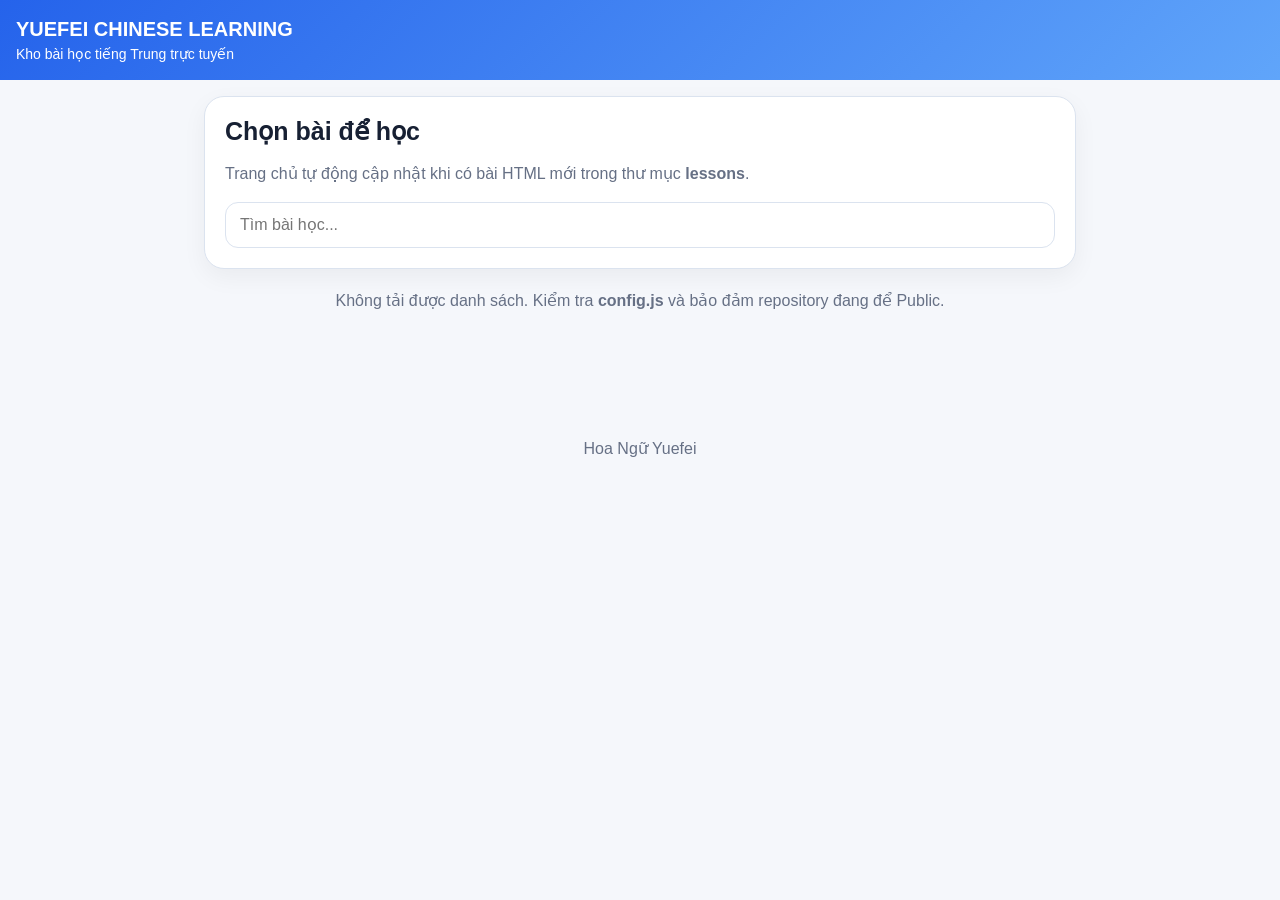
==== commit d030276e: "Add files via upload" ====
--- a/index.html
+++ b/index.html
@@ -1,2246 +1,19 @@
-<!DOCTYPE html>
+<!doctype html>
 <html lang="vi">
 <head>
-  <meta charset="UTF-8" />
-  <meta name="viewport" content="width=device-width, initial-scale=1.0" />
-  <title>Yuefei Chinese Learning</title>
-  <style>
-    :root {
-      --bg: #fff8f1;
-      --card: #ffffff;
-      --text: #303042;
-      --muted: #74748a;
-      --primary: #ff8fa3;
-      --primary-dark: #ec6680;
-      --secondary: #8bd3dd;
-      --secondary-dark: #3d8b96;
-      --accent: #ffd166;
-      --green: #70c77b;
-      --red: #f07167;
-      --purple: #8b7cf6;
-      --soft-pink: #fff0f4;
-      --soft-blue: #e8f8fb;
-      --soft-yellow: #fff7dc;
-      --shadow: 0 18px 38px rgba(67, 52, 88, 0.12);
-      --radius: 24px;
-    }
-
-    * { box-sizing: border-box; margin: 0; padding: 0; }
-
-    body {
-      font-family: "Segoe UI", "Noto Sans", Arial, sans-serif;
-      color: var(--text);
-      background:
-        radial-gradient(circle at 0% 0%, #ffe1ea 0, transparent 30%),
-        radial-gradient(circle at 100% 0%, #dff7fb 0, transparent 34%),
-        radial-gradient(circle at 50% 100%, #fff2c8 0, transparent 30%),
-        var(--bg);
-      min-height: 100vh;
-      line-height: 1.6;
-    }
-
-    .app {
-      width: min(1120px, 94%);
-      margin: 0 auto;
-      padding: 24px 0 50px;
-    }
-
-    header {
-      display: grid;
-      grid-template-columns: 1.35fr 0.9fr;
-      gap: 20px;
-      align-items: center;
-      padding: 28px;
-      border-radius: 32px;
-      background: rgba(255, 255, 255, 0.82);
-      border: 1px solid rgba(255, 255, 255, 0.9);
-      backdrop-filter: blur(14px);
-      box-shadow: var(--shadow);
-    }
-
-    .badge {
-      display: inline-flex;
-      gap: 8px;
-      align-items: center;
-      background: var(--soft-pink);
-      color: var(--primary-dark);
-      border-radius: 999px;
-      padding: 7px 14px;
-      font-weight: 800;
-      font-size: 14px;
-      margin-bottom: 10px;
-    }
-
-    h1 {
-      font-size: clamp(30px, 5vw, 50px);
-      line-height: 1.05;
-      letter-spacing: -0.8px;
-      margin-bottom: 10px;
-    }
-
-    .subtitle {
-      max-width: 720px;
-      color: var(--muted);
-      font-size: 16px;
-    }
-
-    .hero-card {
-      min-height: 180px;
-      padding: 22px;
-      border-radius: var(--radius);
-      background: linear-gradient(135deg, #fff3b7, #ffe3ec 55%, #e6f8fb);
-      border: 1px solid rgba(255,255,255,0.85);
-      display: flex;
-      flex-direction: column;
-      justify-content: space-between;
-    }
-
-    .hero-cn {
-      font-size: clamp(42px, 7vw, 64px);
-      font-weight: 950;
-      color: #57476d;
-      letter-spacing: 3px;
-    }
-
-    .hero-note {
-      color: #675f73;
-      font-weight: 700;
-    }
-
-    nav {
-      display: flex;
-      justify-content: center;
-      flex-wrap: wrap;
-      gap: 12px;
-      margin: 22px 0;
-    }
-
-    .tab-btn {
-      border: 0;
-      padding: 12px 18px;
-      border-radius: 999px;
-      background: var(--card);
-      color: var(--text);
-      font-weight: 900;
-      cursor: pointer;
-      box-shadow: 0 8px 22px rgba(50, 40, 70, 0.08);
-      transition: 0.22s ease;
-    }
-
-    .tab-btn:hover,
-    .tab-btn.active {
-      transform: translateY(-2px);
-      color: #fff;
-      background: var(--primary);
-    }
-
-    .stats {
-      display: grid;
-      grid-template-columns: repeat(4, 1fr);
-      gap: 14px;
-      margin-bottom: 22px;
-    }
-
-    .stat-card {
-      border-radius: var(--radius);
-      padding: 16px;
-      text-align: center;
-      background: rgba(255,255,255,0.86);
-      border: 1px solid rgba(255,255,255,0.95);
-      box-shadow: 0 10px 28px rgba(70, 58, 92, 0.08);
-    }
-
-    .stat-card strong {
-      display: block;
-      font-size: 30px;
-      line-height: 1.1;
-      color: var(--primary-dark);
-    }
-
-    .stat-card span {
-      color: var(--muted);
-      font-size: 14px;
-      font-weight: 800;
-    }
-
-    .section {
-      display: none;
-      padding: 22px;
-      border-radius: 32px;
-      background: rgba(255,255,255,0.82);
-      border: 1px solid rgba(255,255,255,0.9);
-      box-shadow: var(--shadow);
-    }
-
-    .section.active {
-      display: block;
-      animation: fadeIn 0.25s ease;
-    }
-
-    @keyframes fadeIn {
-      from { opacity: 0; transform: translateY(8px); }
-      to { opacity: 1; transform: translateY(0); }
-    }
-
-    .section-title {
-      display: flex;
-      justify-content: space-between;
-      align-items: flex-start;
-      flex-wrap: wrap;
-      gap: 12px;
-      margin-bottom: 18px;
-    }
-
-    h2 { font-size: clamp(23px, 4vw, 34px); }
-    h3 { margin-bottom: 8px; }
-
-    .hint-text {
-      color: var(--muted);
-      font-size: 14px;
-    }
-
-    .filter-row,
-    .button-row {
-      display: flex;
-      flex-wrap: wrap;
-      gap: 10px;
-      margin: 14px 0;
-      align-items: center;
-    }
-
-    select,
-    input,
-    textarea {
-      width: 100%;
-      border: 2px solid #eee5f2;
-      background: #fff;
-      border-radius: 17px;
-      padding: 12px 14px;
-      font-size: 16px;
-      color: var(--text);
-      outline: none;
-      transition: 0.2s ease;
-    }
-
-    select:focus,
-    input:focus,
-    textarea:focus {
-      border-color: var(--primary);
-      box-shadow: 0 0 0 4px rgba(255,143,163,0.16);
-    }
-
-    .select-small {
-      flex: 1;
-      min-width: 180px;
-    }
-
-    .btn {
-      border: 0;
-      border-radius: 16px;
-      padding: 12px 16px;
-      background: var(--secondary);
-      color: #24434b;
-      font-weight: 900;
-      cursor: pointer;
-      box-shadow: 0 8px 18px rgba(60, 60, 80, 0.08);
-      transition: 0.2s ease;
-    }
-
-    .btn:hover { transform: translateY(-2px); filter: brightness(1.02); }
-    .btn.primary { background: var(--primary); color: #fff; }
-    .btn.yellow { background: var(--accent); color: #5a4317; }
-    .btn.green { background: var(--green); color: #fff; }
-    .btn.red { background: var(--red); color: #fff; }
-    .btn.purple { background: var(--purple); color: #fff; }
-
-    .flashcard-layout {
-      display: grid;
-      grid-template-columns: 1.08fr 0.92fr;
-      gap: 18px;
-      align-items: stretch;
-    }
-
-    .flashcard {
-      min-height: 385px;
-      perspective: 1200px;
-      cursor: pointer;
-      outline: none;
-    }
-
-    .flashcard-inner {
-      position: relative;
-      width: 100%;
-      height: 100%;
-      min-height: 385px;
-      transition: transform 0.6s;
-      transform-style: preserve-3d;
-    }
-
-    .flashcard.flipped .flashcard-inner { transform: rotateY(180deg); }
-
-    .flashcard-side {
-      position: absolute;
-      inset: 0;
-      backface-visibility: hidden;
-      border-radius: 30px;
-      padding: 28px;
-      background: linear-gradient(145deg, #fff, #fff1f5);
-      border: 2px solid rgba(255,255,255,0.9);
-      box-shadow: 0 20px 38px rgba(75, 60, 96, 0.14);
-      display: flex;
-      flex-direction: column;
-      align-items: center;
-      justify-content: center;
-      text-align: center;
-      overflow: hidden;
-    }
-
-    .flashcard-side::before {
-      content: "✦";
-      position: absolute;
-      top: 20px;
-      right: 25px;
-      font-size: 42px;
-      color: rgba(255,143,163,0.32);
-    }
-
-    .flashcard-back {
-      transform: rotateY(180deg);
-      background: linear-gradient(145deg, #fff, #eaf9fb);
-    }
-
-    .level-chip {
-      display: inline-block;
-      margin-bottom: 12px;
-      padding: 5px 12px;
-      border-radius: 999px;
-      background: #fff;
-      color: var(--secondary-dark);
-      font-weight: 900;
-      font-size: 13px;
-      border: 1px solid #dceff2;
-    }
-
-    .word-cn {
-      font-size: clamp(58px, 12vw, 108px);
-      font-weight: 950;
-      letter-spacing: 4px;
-      line-height: 1.05;
-      color: #493f60;
-    }
-
-    .word-pinyin {
-      margin-top: 10px;
-      color: var(--primary-dark);
-      font-size: 24px;
-      font-weight: 900;
-    }
-
-    .word-meaning {
-      color: #405766;
-      font-size: 30px;
-      font-weight: 950;
-      margin-bottom: 16px;
-    }
-
-    .example-box {
-      width: 100%;
-      padding: 16px;
-      border-radius: 20px;
-      background: rgba(255,255,255,0.7);
-      border: 1px dashed rgba(70, 70, 100, 0.18);
-    }
-
-    .example-cn { font-size: 22px; font-weight: 900; }
-    .example-pinyin { margin-top: 5px; color: var(--primary-dark); font-weight: 800; }
-    .example-vi { margin-top: 5px; color: var(--muted); }
-
-    .side-panel {
-      padding: 18px;
-      border-radius: var(--radius);
-      background: #fff;
-      border: 1px solid #f0e6f0;
-      box-shadow: 0 10px 28px rgba(80, 60, 95, 0.08);
-    }
-
-    .progress-list {
-      max-height: 335px;
-      overflow: auto;
-      margin-top: 12px;
-      padding-right: 6px;
-    }
-
-    .mini-word {
-      display: flex;
-      justify-content: space-between;
-      align-items: center;
-      gap: 8px;
-      padding: 10px 12px;
-      margin-bottom: 8px;
-      border-radius: 15px;
-      background: #fff8fb;
-      border: 1px solid transparent;
-      cursor: pointer;
-    }
-
-    .mini-word:hover { border-color: var(--primary); }
-    .mini-word.learned { background: #edf9ee; }
-
-    .mini-word .hanzi { font-size: 20px; font-weight: 950; }
-    .mini-word .py { color: var(--muted); font-size: 13px; font-weight: 750; }
-    .mini-word .tag { color: var(--secondary-dark); font-size: 12px; font-weight: 900; }
-
-    .game-top {
-      display: flex;
-      justify-content: space-between;
-      align-items: center;
-      flex-wrap: wrap;
-      gap: 12px;
-      padding: 14px;
-      margin-bottom: 16px;
-      border-radius: var(--radius);
-      background: var(--soft-blue);
-    }
-
-    .game-info {
-      display: flex;
-      flex-wrap: wrap;
-      gap: 10px;
-    }
-
-    .pill {
-      padding: 8px 12px;
-      border-radius: 999px;
-      background: #fff;
-      color: #405766;
-      font-weight: 900;
-      box-shadow: 0 4px 12px rgba(50, 60, 80, 0.06);
-    }
-
-    .matching-grid {
-      display: grid;
-      grid-template-columns: 1fr 1fr;
-      gap: 16px;
-    }
-
-    .match-column {
-      min-height: 380px;
-      padding: 16px;
-      border-radius: var(--radius);
-      background: #fff;
-      border: 1px solid #f0e7f1;
-    }
-
-    .column-title {
-      margin-bottom: 12px;
-      color: var(--primary-dark);
-      font-size: 18px;
-      font-weight: 950;
-      text-align: center;
-    }
-
-    .match-item {
-      margin-bottom: 10px;
-      padding: 13px;
-      border-radius: 16px;
-      text-align: center;
-      background: #fff7fb;
-      border: 2px solid transparent;
-      font-weight: 950;
-      cursor: pointer;
-      user-select: none;
-      transition: 0.18s ease;
-    }
-
-    .match-item:hover {
-      transform: translateY(-2px);
-      border-color: var(--primary);
-    }
-
-    .match-item.selected {
-      background: #fff6cf;
-      border-color: var(--accent);
-    }
-
-    .match-item.correct {
-      background: #e9f8e9;
-      border-color: var(--green);
-      color: #2f7b34;
-      cursor: default;
-    }
-
-    .match-item.wrong {
-      background: #ffe9e6;
-      border-color: var(--red);
-      color: #a93330;
-      animation: shake 0.3s;
-    }
-
-    @keyframes shake {
-      0%, 100% { transform: translateX(0); }
-      25% { transform: translateX(-4px); }
-      75% { transform: translateX(4px); }
-    }
-
-    .translation-card {
-      padding: 20px;
-      border-radius: var(--radius);
-      background: #fff;
-      border: 1px solid #f0e7f1;
-      box-shadow: 0 10px 28px rgba(80, 60, 95, 0.08);
-    }
-
-    .question-label {
-      margin-bottom: 8px;
-      color: var(--muted);
-      font-weight: 900;
-    }
-
-    .question-vi {
-      margin-bottom: 16px;
-      padding: 18px;
-      border-radius: 20px;
-      background: var(--soft-yellow);
-      color: #493f60;
-      font-size: clamp(24px, 4vw, 36px);
-      font-weight: 950;
-      line-height: 1.3;
-    }
-
-    textarea {
-      min-height: 105px;
-      resize: vertical;
-      font-size: 20px;
-    }
-
-    .answer-box,
-    .hint-box,
-    .feedback-box {
-      display: none;
-      margin-top: 14px;
-      padding: 16px;
-      border-radius: 18px;
-      background: #f7fbff;
-      border: 1px solid #e5eef7;
-    }
-
-    .feedback-box { background: #fff8fb; }
-    .answer-cn { color: #405766; font-size: 24px; font-weight: 950; }
-    .answer-pinyin { margin-top: 4px; color: var(--primary-dark); font-weight: 900; }
-    .grammar-note { margin-top: 8px; color: var(--muted); }
-
-    footer {
-      margin-top: 28px;
-      text-align: center;
-      color: var(--muted);
-      font-size: 14px;
-    }
-
-    .empty-state {
-      padding: 24px;
-      text-align: center;
-      color: var(--muted);
-      background: #fff;
-      border-radius: var(--radius);
-    }
-
-    @media (max-width: 860px) {
-      header,
-      .flashcard-layout,
-      .matching-grid { grid-template-columns: 1fr; }
-
-      .stats { grid-template-columns: repeat(2, 1fr); }
-      .section { padding: 16px; }
-      .flashcard, .flashcard-inner { min-height: 355px; }
-    }
-
-    @media (max-width: 520px) {
-      .app { width: min(96%, 520px); }
-      header { padding: 18px; border-radius: 24px; }
-      .stats { grid-template-columns: 1fr; }
-      .tab-btn, .btn { width: 100%; }
-      .button-row .btn, .filter-row .btn { width: auto; flex: 1; }
-      .flashcard-side { padding: 20px; }
-      .word-cn { font-size: 58px; }
-      .word-pinyin { font-size: 20px; }
-      .word-meaning { font-size: 25px; }
-    }
-  </style>
+<meta charset="utf-8">
+<meta name="viewport" content="width=device-width,initial-scale=1,viewport-fit=cover">
+<meta name="theme-color" content="#2563eb">
+<title>Yuefei Chinese Learning</title>
+<link rel="stylesheet" href="style.css">
 </head>
-
 <body>
-  <div class="app">
-    <header>
-      <div>
-        <div class="badge">🌸 Từ vựng theo danh sách của giáo viên</div>
-        <h1>Yuefei Chinese Learning</h1>
-        <p class="subtitle">
-          Website học tiếng Trung theo bộ từ vựng mua bán, trái cây, đồ ăn, tiền tệ và lượng từ.
-          Học bằng flashcard, game nối chữ Hán với pinyin và bài tập dịch Việt – Trung.
-        </p>
-      </div>
-
-      <div class="hero-card">
-        <div>
-          <div class="hero-cn">买东西</div>
-          <p class="hero-note">Mǎi dōngxi · Mua đồ</p>
-        </div>
-        <p class="hero-note">Học từ vựng theo ngữ cảnh thực tế, dễ dùng trong lớp học ✨</p>
-      </div>
-    </header>
-
-    <nav aria-label="Main navigation">
-      <button class="tab-btn active" data-tab="flashcards">📚 Flashcards</button>
-      <button class="tab-btn" data-tab="matching">🎮 Matching Game</button>
-      <button class="tab-btn" data-tab="translation">✍️ Translation Practice</button>
-    </nav>
-
-    <div class="stats">
-      <div class="stat-card">
-        <strong id="totalWords">0</strong>
-        <span>Tổng số từ</span>
-      </div>
-      <div class="stat-card">
-        <strong id="learnedCount">0</strong>
-        <span>Từ đã thuộc</span>
-      </div>
-      <div class="stat-card">
-        <strong id="bestScore">0</strong>
-        <span>Điểm game cao nhất</span>
-      </div>
-      <div class="stat-card">
-        <strong id="translationDone">0</strong>
-        <span>Câu dịch đã làm</span>
-      </div>
-    </div>
-
-    <main>
-      <section id="flashcards" class="section active">
-        <div class="section-title">
-          <div>
-            <h2>📚 Flashcard học từ mới</h2>
-            <p class="hint-text">Bấm vào thẻ để lật. Có thể lọc theo HSK tham khảo và chủ đề.</p>
-          </div>
-        </div>
-
-        <div class="filter-row">
-          <select id="levelFilter" class="select-small" aria-label="Lọc HSK">
-            <option value="all">Tất cả HSK tham khảo</option>
-          </select>
-
-          <select id="categoryFilter" class="select-small" aria-label="Lọc chủ đề">
-            <option value="all">Tất cả chủ đề</option>
-          </select>
-
-          <input id="searchInput" class="select-small" type="text" placeholder="Tìm chữ Hán / pinyin / nghĩa..." />
-        </div>
-
-        <div class="flashcard-layout">
-          <div>
-            <div id="flashcard" class="flashcard" role="button" tabindex="0" aria-label="Flashcard">
-              <div class="flashcard-inner">
-                <div class="flashcard-side flashcard-front">
-                  <div class="level-chip" id="cardLevel">HSK1 · Chủ đề</div>
-                  <div class="word-cn" id="cardHanzi">你好</div>
-                  <div class="word-pinyin" id="cardPinyin">nǐ hǎo</div>
-                  <p class="hint-text" style="margin-top: 18px;">Bấm để xem nghĩa tiếng Việt</p>
-                </div>
-
-                <div class="flashcard-side flashcard-back">
-                  <div class="level-chip" id="cardLevelBack">HSK1 · Chủ đề</div>
-                  <div class="word-meaning" id="cardMeaning">Xin chào</div>
-                  <div class="example-box">
-                    <div class="example-cn" id="cardExampleCn">你好！</div>
-                    <div class="example-pinyin" id="cardExamplePinyin">Nǐ hǎo!</div>
-                    <div class="example-vi" id="cardExampleVi">Xin chào!</div>
-                  </div>
-                </div>
-              </div>
-            </div>
-
-            <div class="button-row">
-              <button class="btn" id="prevWord">← Từ trước</button>
-              <button class="btn primary" id="flipCard">Lật thẻ</button>
-              <button class="btn" id="nextWord">Từ sau →</button>
-              <button class="btn yellow" id="randomWord">Ngẫu nhiên</button>
-              <button class="btn green" id="markLearned">Đã thuộc ✓</button>
-            </div>
-          </div>
-
-          <aside class="side-panel">
-            <h3>🌷 Danh sách từ vựng</h3>
-            <p class="hint-text">Bấm vào từ để mở nhanh flashcard.</p>
-            <div id="wordList" class="progress-list"></div>
-          </aside>
-        </div>
-      </section>
-
-      <section id="matching" class="section">
-        <div class="section-title">
-          <div>
-            <h2>🎮 Game nối chữ Hán với pinyin</h2>
-            <p class="hint-text">Game sẽ lấy ngẫu nhiên 10 từ từ danh sách sau khi lọc.</p>
-          </div>
-        </div>
-
-        <div class="filter-row">
-          <select id="gameLevelFilter" class="select-small" aria-label="Lọc HSK cho game">
-            <option value="all">Tất cả HSK tham khảo</option>
-          </select>
-          <select id="gameCategoryFilter" class="select-small" aria-label="Lọc chủ đề cho game">
-            <option value="all">Tất cả chủ đề</option>
-          </select>
-          <button class="btn primary" id="restartGame">Chơi lại</button>
-        </div>
-
-        <div class="game-top">
-          <div class="game-info">
-            <div class="pill">⏱️ Thời gian: <span id="timer">0</span>s</div>
-            <div class="pill">⭐ Điểm: <span id="gameScore">0</span></div>
-            <div class="pill">✅ Đúng: <span id="matchedCount">0</span>/<span id="gameTotal">10</span></div>
-          </div>
-        </div>
-
-        <div class="matching-grid">
-          <div class="match-column">
-            <div class="column-title">Chữ Hán</div>
-            <div id="hanziColumn"></div>
-          </div>
-
-          <div class="match-column">
-            <div class="column-title">Pinyin</div>
-            <div id="pinyinColumn"></div>
-          </div>
-        </div>
-      </section>
-
-      <section id="translation" class="section">
-        <div class="section-title">
-          <div>
-            <h2>✍️ Bài tập dịch Việt – Trung</h2>
-            <p class="hint-text">Bài tập được tạo dựa trên bộ từ vựng bạn cung cấp.</p>
-          </div>
-        </div>
-
-        <div class="translation-card">
-          <div class="question-label">
-            Câu <span id="translationNumber">1</span>/<span id="translationTotal">31</span>
-          </div>
-
-          <div class="question-vi" id="translationQuestion">Tôi muốn mua một quyển từ điển.</div>
-
-          <label class="question-label" for="translationInput">Câu trả lời của bạn:</label>
-          <textarea id="translationInput" placeholder="Nhập tiếng Trung tại đây..."></textarea>
-
-          <div class="button-row">
-            <button class="btn yellow" id="showHint">Gợi ý từ vựng</button>
-            <button class="btn primary" id="showAnswer">Xem đáp án mẫu</button>
-            <button class="btn green" id="checkAnswer">Đã làm xong</button>
-            <button class="btn" id="nextSentence">Câu tiếp theo →</button>
-          </div>
-
-          <div id="hintBox" class="hint-box"></div>
-
-          <div id="answerBox" class="answer-box">
-            <div class="answer-cn" id="answerCn"></div>
-            <div class="answer-pinyin" id="answerPinyin"></div>
-            <div class="grammar-note" id="answerGrammar"></div>
-          </div>
-
-          <div id="feedbackBox" class="feedback-box"></div>
-        </div>
-      </section>
-    </main>
-
-    <footer>
-      Yuefei Chinese Learning · Flashcard · Matching Game · Translation Practice 🌙
-    </footer>
-  </div>
-
-  <script>
-    /*
-      ======================================================
-      Yuefei Chinese Learning
-      Một file index.html duy nhất: HTML + CSS + JavaScript.
-      Có thể upload trực tiếp lên GitHub Pages.
-      ======================================================
-    */
-
-    const vocabulary = [
-      {
-            "id": 1,
-            "level": "HSK1",
-            "category": "Sách & đồ dùng",
-            "hanzi": "词典",
-            "pinyin": "cídiǎn",
-            "meaning": "từ điển",
-            "exampleCn": "这是我的词典。",
-            "examplePinyin": "Zhè shì wǒ de cídiǎn.",
-            "exampleVi": "Đây là từ điển của tôi."
-      },
-      {
-            "id": 2,
-            "level": "HSK1",
-            "category": "Sách & đồ dùng",
-            "hanzi": "书",
-            "pinyin": "shū",
-            "meaning": "sách",
-            "exampleCn": "我想买一本书。",
-            "examplePinyin": "Wǒ xiǎng mǎi yì běn shū.",
-            "exampleVi": "Tôi muốn mua một quyển sách."
-      },
-      {
-            "id": 3,
-            "level": "HSK1",
-            "category": "Số lượng & đơn vị",
-            "hanzi": "本",
-            "pinyin": "běn",
-            "meaning": "quyển; lượng từ cho sách",
-            "exampleCn": "我有一本书。",
-            "examplePinyin": "Wǒ yǒu yì běn shū.",
-            "exampleVi": "Tôi có một quyển sách."
-      },
-      {
-            "id": 4,
-            "level": "HSK1",
-            "category": "Tiền tệ",
-            "hanzi": "块",
-            "pinyin": "kuài",
-            "meaning": "đồng; tệ; miếng",
-            "exampleCn": "这本书十块钱。",
-            "examplePinyin": "Zhè běn shū shí kuài qián.",
-            "exampleVi": "Quyển sách này mười tệ."
-      },
-      {
-            "id": 5,
-            "level": "HSK1",
-            "category": "Tiền tệ",
-            "hanzi": "钱",
-            "pinyin": "qián",
-            "meaning": "tiền",
-            "exampleCn": "你有钱吗？",
-            "examplePinyin": "Nǐ yǒu qián ma?",
-            "exampleVi": "Bạn có tiền không?"
-      },
-      {
-            "id": 6,
-            "level": "HSK1",
-            "category": "Sách & đồ dùng",
-            "hanzi": "电脑",
-            "pinyin": "diànnǎo",
-            "meaning": "máy tính",
-            "exampleCn": "我想买一台电脑。",
-            "examplePinyin": "Wǒ xiǎng mǎi yì tái diànnǎo.",
-            "exampleVi": "Tôi muốn mua một cái máy tính."
-      },
-      {
-            "id": 7,
-            "level": "HSK1",
-            "category": "Sách & đồ dùng",
-            "hanzi": "手机",
-            "pinyin": "shǒujī",
-            "meaning": "điện thoại di động",
-            "exampleCn": "这部手机很贵。",
-            "examplePinyin": "Zhè bù shǒujī hěn guì.",
-            "exampleVi": "Chiếc điện thoại này rất đắt."
-      },
-      {
-            "id": 8,
-            "level": "HSK2",
-            "category": "Số lượng & đơn vị",
-            "hanzi": "台",
-            "pinyin": "tái",
-            "meaning": "lượng từ cho máy móc",
-            "exampleCn": "我买了一台电脑。",
-            "examplePinyin": "Wǒ mǎi le yì tái diànnǎo.",
-            "exampleVi": "Tôi đã mua một cái máy tính."
-      },
-      {
-            "id": 9,
-            "level": "HSK2",
-            "category": "Số lượng & đơn vị",
-            "hanzi": "部",
-            "pinyin": "bù",
-            "meaning": "lượng từ cho điện thoại, phim, sách bộ",
-            "exampleCn": "这部手机多少钱？",
-            "examplePinyin": "Zhè bù shǒujī duōshao qián?",
-            "exampleVi": "Chiếc điện thoại này bao nhiêu tiền?"
-      },
-      {
-            "id": 10,
-            "level": "HSK3",
-            "category": "Sách & đồ dùng",
-            "hanzi": "电子词典",
-            "pinyin": "diànzǐ cídiǎn",
-            "meaning": "từ điển điện tử",
-            "exampleCn": "我需要一个电子词典。",
-            "examplePinyin": "Wǒ xūyào yí ge diànzǐ cídiǎn.",
-            "exampleVi": "Tôi cần một cái từ điển điện tử."
-      },
-      {
-            "id": 11,
-            "level": "HSK1",
-            "category": "Mua bán & nhu cầu",
-            "hanzi": "要",
-            "pinyin": "yào",
-            "meaning": "muốn; cần; lấy",
-            "exampleCn": "我要一个面包。",
-            "examplePinyin": "Wǒ yào yí ge miànbāo.",
-            "exampleVi": "Tôi lấy một cái bánh mì."
-      },
-      {
-            "id": 12,
-            "level": "HSK1",
-            "category": "Mua bán & nhu cầu",
-            "hanzi": "买",
-            "pinyin": "mǎi",
-            "meaning": "mua",
-            "exampleCn": "我想买水果。",
-            "examplePinyin": "Wǒ xiǎng mǎi shuǐguǒ.",
-            "exampleVi": "Tôi muốn mua trái cây."
-      },
-      {
-            "id": 13,
-            "level": "HSK2",
-            "category": "Mua bán & nhu cầu",
-            "hanzi": "卖",
-            "pinyin": "mài",
-            "meaning": "bán",
-            "exampleCn": "这家店卖水果。",
-            "examplePinyin": "Zhè jiā diàn mài shuǐguǒ.",
-            "exampleVi": "Cửa hàng này bán trái cây."
-      },
-      {
-            "id": 14,
-            "level": "HSK2",
-            "category": "Mua bán & nhu cầu",
-            "hanzi": "买卖",
-            "pinyin": "mǎimài",
-            "meaning": "mua bán; buôn bán",
-            "exampleCn": "买卖很忙。",
-            "examplePinyin": "Mǎimài hěn máng.",
-            "exampleVi": "Việc buôn bán rất bận."
-      },
-      {
-            "id": 15,
-            "level": "HSK1",
-            "category": "Mua bán & nhu cầu",
-            "hanzi": "想",
-            "pinyin": "xiǎng",
-            "meaning": "muốn; nghĩ",
-            "exampleCn": "我想喝咖啡。",
-            "examplePinyin": "Wǒ xiǎng hē kāfēi.",
-            "exampleVi": "Tôi muốn uống cà phê."
-      },
-      {
-            "id": 16,
-            "level": "HSK1",
-            "category": "Trái cây",
-            "hanzi": "水果",
-            "pinyin": "shuǐguǒ",
-            "meaning": "trái cây",
-            "exampleCn": "我喜欢吃水果。",
-            "examplePinyin": "Wǒ xǐhuan chī shuǐguǒ.",
-            "exampleVi": "Tôi thích ăn trái cây."
-      },
-      {
-            "id": 17,
-            "level": "HSK1",
-            "category": "Trái cây",
-            "hanzi": "苹果",
-            "pinyin": "píngguǒ",
-            "meaning": "quả táo",
-            "exampleCn": "苹果很甜。",
-            "examplePinyin": "Píngguǒ hěn tián.",
-            "exampleVi": "Táo rất ngọt."
-      },
-      {
-            "id": 18,
-            "level": "HSK2",
-            "category": "Trái cây",
-            "hanzi": "香蕉",
-            "pinyin": "xiāngjiāo",
-            "meaning": "chuối",
-            "exampleCn": "我要两根香蕉。",
-            "examplePinyin": "Wǒ yào liǎng gēn xiāngjiāo.",
-            "exampleVi": "Tôi lấy hai quả chuối."
-      },
-      {
-            "id": 19,
-            "level": "HSK2",
-            "category": "Trái cây",
-            "hanzi": "橙子",
-            "pinyin": "chéngzi",
-            "meaning": "quả cam",
-            "exampleCn": "橙子非常好吃。",
-            "examplePinyin": "Chéngzi fēicháng hǎochī.",
-            "exampleVi": "Cam rất ngon."
-      },
-      {
-            "id": 20,
-            "level": "HSK2",
-            "category": "Trái cây",
-            "hanzi": "西瓜",
-            "pinyin": "xīguā",
-            "meaning": "dưa hấu",
-            "exampleCn": "这个西瓜很大。",
-            "examplePinyin": "Zhège xīguā hěn dà.",
-            "exampleVi": "Quả dưa hấu này rất to."
-      },
-      {
-            "id": 21,
-            "level": "HSK3",
-            "category": "Trái cây",
-            "hanzi": "草莓",
-            "pinyin": "cǎoméi",
-            "meaning": "dâu tây",
-            "exampleCn": "草莓有点儿贵。",
-            "examplePinyin": "Cǎoméi yǒudiǎnr guì.",
-            "exampleVi": "Dâu tây hơi đắt."
-      },
-      {
-            "id": 22,
-            "level": "HSK2",
-            "category": "Trái cây",
-            "hanzi": "橘子",
-            "pinyin": "júzi",
-            "meaning": "quýt",
-            "exampleCn": "橘子比较便宜。",
-            "examplePinyin": "Júzi bǐjiào piányi.",
-            "exampleVi": "Quýt tương đối rẻ."
-      },
-      {
-            "id": 23,
-            "level": "HSK1",
-            "category": "Số lượng & đơn vị",
-            "hanzi": "多少",
-            "pinyin": "duōshao",
-            "meaning": "bao nhiêu",
-            "exampleCn": "这个多少钱？",
-            "examplePinyin": "Zhège duōshao qián?",
-            "exampleVi": "Cái này bao nhiêu tiền?"
-      },
-      {
-            "id": 24,
-            "level": "HSK1",
-            "category": "Số lượng & đơn vị",
-            "hanzi": "多",
-            "pinyin": "duō",
-            "meaning": "nhiều",
-            "exampleCn": "这里水果很多。",
-            "examplePinyin": "Zhèlǐ shuǐguǒ hěn duō.",
-            "exampleVi": "Ở đây có rất nhiều trái cây."
-      },
-      {
-            "id": 25,
-            "level": "HSK1",
-            "category": "Số lượng & đơn vị",
-            "hanzi": "少",
-            "pinyin": "shǎo",
-            "meaning": "ít",
-            "exampleCn": "我买得少。",
-            "examplePinyin": "Wǒ mǎi de shǎo.",
-            "exampleVi": "Tôi mua ít."
-      },
-      {
-            "id": 26,
-            "level": "HSK1",
-            "category": "Số lượng & đơn vị",
-            "hanzi": "二",
-            "pinyin": "èr",
-            "meaning": "số hai",
-            "exampleCn": "二十块钱。",
-            "examplePinyin": "Èrshí kuài qián.",
-            "exampleVi": "Hai mươi tệ."
-      },
-      {
-            "id": 27,
-            "level": "HSK1",
-            "category": "Số lượng & đơn vị",
-            "hanzi": "两",
-            "pinyin": "liǎng",
-            "meaning": "hai; dùng trước lượng từ",
-            "exampleCn": "我要两个苹果。",
-            "examplePinyin": "Wǒ yào liǎng ge píngguǒ.",
-            "exampleVi": "Tôi lấy hai quả táo."
-      },
-      {
-            "id": 28,
-            "level": "HSK2",
-            "category": "Số lượng & đơn vị",
-            "hanzi": "一共",
-            "pinyin": "yígòng",
-            "meaning": "tổng cộng",
-            "exampleCn": "一共多少钱？",
-            "examplePinyin": "Yígòng duōshao qián?",
-            "exampleVi": "Tổng cộng bao nhiêu tiền?"
-      },
-      {
-            "id": 29,
-            "level": "HSK1",
-            "category": "Số lượng & đơn vị",
-            "hanzi": "杯",
-            "pinyin": "bēi",
-            "meaning": "cốc; ly",
-            "exampleCn": "我要一杯咖啡。",
-            "examplePinyin": "Wǒ yào yì bēi kāfēi.",
-            "exampleVi": "Tôi lấy một ly cà phê."
-      },
-      {
-            "id": 30,
-            "level": "HSK2",
-            "category": "Số lượng & đơn vị",
-            "hanzi": "瓶",
-            "pinyin": "píng",
-            "meaning": "chai; bình",
-            "exampleCn": "我要一瓶矿泉水。",
-            "examplePinyin": "Wǒ yào yì píng kuàngquánshuǐ.",
-            "exampleVi": "Tôi lấy một chai nước khoáng."
-      },
-      {
-            "id": 31,
-            "level": "HSK2",
-            "category": "Số lượng & đơn vị",
-            "hanzi": "袋",
-            "pinyin": "dài",
-            "meaning": "túi; bao",
-            "exampleCn": "我要一袋面包。",
-            "examplePinyin": "Wǒ yào yí dài miànbāo.",
-            "exampleVi": "Tôi lấy một túi bánh mì."
-      },
-      {
-            "id": 32,
-            "level": "HSK2",
-            "category": "Số lượng & đơn vị",
-            "hanzi": "盒",
-            "pinyin": "hé",
-            "meaning": "hộp",
-            "exampleCn": "这盒鸡蛋很便宜。",
-            "examplePinyin": "Zhè hé jīdàn hěn piányi.",
-            "exampleVi": "Hộp trứng gà này rất rẻ."
-      },
-      {
-            "id": 33,
-            "level": "HSK1",
-            "category": "Số lượng & đơn vị",
-            "hanzi": "个",
-            "pinyin": "ge",
-            "meaning": "cái; lượng từ thông dụng",
-            "exampleCn": "我要一个橙子。",
-            "examplePinyin": "Wǒ yào yí ge chéngzi.",
-            "exampleVi": "Tôi lấy một quả cam."
-      },
-      {
-            "id": 34,
-            "level": "HSK1",
-            "category": "Đồ ăn & đồ uống",
-            "hanzi": "面包",
-            "pinyin": "miànbāo",
-            "meaning": "bánh mì",
-            "exampleCn": "面包很好吃。",
-            "examplePinyin": "Miànbāo hěn hǎochī.",
-            "exampleVi": "Bánh mì rất ngon."
-      },
-      {
-            "id": 35,
-            "level": "HSK1",
-            "category": "Đồ ăn & đồ uống",
-            "hanzi": "咖啡",
-            "pinyin": "kāfēi",
-            "meaning": "cà phê",
-            "exampleCn": "我想喝咖啡。",
-            "examplePinyin": "Wǒ xiǎng hē kāfēi.",
-            "exampleVi": "Tôi muốn uống cà phê."
-      },
-      {
-            "id": 36,
-            "level": "HSK1",
-            "category": "Hành động",
-            "hanzi": "听",
-            "pinyin": "tīng",
-            "meaning": "nghe",
-            "exampleCn": "我听老师说。",
-            "examplePinyin": "Wǒ tīng lǎoshī shuō.",
-            "exampleVi": "Tôi nghe thầy/cô nói."
-      },
-      {
-            "id": 37,
-            "level": "HSK2",
-            "category": "Đồ ăn & đồ uống",
-            "hanzi": "矿泉水",
-            "pinyin": "kuàngquánshuǐ",
-            "meaning": "nước khoáng",
-            "exampleCn": "请给我一瓶矿泉水。",
-            "examplePinyin": "Qǐng gěi wǒ yì píng kuàngquánshuǐ.",
-            "exampleVi": "Vui lòng cho tôi một chai nước khoáng."
-      },
-      {
-            "id": 38,
-            "level": "HSK3",
-            "category": "Đồ ăn & đồ uống",
-            "hanzi": "啤酒",
-            "pinyin": "píjiǔ",
-            "meaning": "bia",
-            "exampleCn": "他买了一瓶啤酒。",
-            "examplePinyin": "Tā mǎi le yì píng píjiǔ.",
-            "exampleVi": "Anh ấy đã mua một chai bia."
-      },
-      {
-            "id": 39,
-            "level": "HSK1",
-            "category": "Đồ ăn & đồ uống",
-            "hanzi": "牛奶",
-            "pinyin": "niúnǎi",
-            "meaning": "sữa bò",
-            "exampleCn": "我每天喝牛奶。",
-            "examplePinyin": "Wǒ měitiān hē niúnǎi.",
-            "exampleVi": "Mỗi ngày tôi uống sữa."
-      },
-      {
-            "id": 40,
-            "level": "HSK2",
-            "category": "Đồ ăn & đồ uống",
-            "hanzi": "可乐",
-            "pinyin": "kělè",
-            "meaning": "coca; nước ngọt cola",
-            "exampleCn": "我不要可乐。",
-            "examplePinyin": "Wǒ bú yào kělè.",
-            "exampleVi": "Tôi không lấy coca."
-      },
-      {
-            "id": 41,
-            "level": "HSK2",
-            "category": "Số lượng & đơn vị",
-            "hanzi": "斤",
-            "pinyin": "jīn",
-            "meaning": "cân Trung Quốc; 0.5 kg",
-            "exampleCn": "我要一斤苹果。",
-            "examplePinyin": "Wǒ yào yì jīn píngguǒ.",
-            "exampleVi": "Tôi lấy nửa ký táo."
-      },
-      {
-            "id": 42,
-            "level": "HSK2",
-            "category": "Số lượng & đơn vị",
-            "hanzi": "公斤",
-            "pinyin": "gōngjīn",
-            "meaning": "kilôgam",
-            "exampleCn": "我要一公斤香蕉。",
-            "examplePinyin": "Wǒ yào yì gōngjīn xiāngjiāo.",
-            "exampleVi": "Tôi lấy một ký chuối."
-      },
-      {
-            "id": 43,
-            "level": "HSK2",
-            "category": "Mua bán & nhu cầu",
-            "hanzi": "需要",
-            "pinyin": "xūyào",
-            "meaning": "cần; cần thiết",
-            "exampleCn": "你需要什么？",
-            "examplePinyin": "Nǐ xūyào shénme?",
-            "exampleVi": "Bạn cần gì?"
-      },
-      {
-            "id": 44,
-            "level": "HSK2",
-            "category": "Mua bán & nhu cầu",
-            "hanzi": "找",
-            "pinyin": "zhǎo",
-            "meaning": "tìm; tìm tiền lẻ",
-            "exampleCn": "找你两块钱。",
-            "examplePinyin": "Zhǎo nǐ liǎng kuài qián.",
-            "exampleVi": "Trả lại bạn hai tệ tiền thừa."
-      },
-      {
-            "id": 45,
-            "level": "HSK1",
-            "category": "Tiền tệ",
-            "hanzi": "元",
-            "pinyin": "yuán",
-            "meaning": "nhân dân tệ; đồng nguyên",
-            "exampleCn": "这个苹果五元。",
-            "examplePinyin": "Zhège píngguǒ wǔ yuán.",
-            "exampleVi": "Quả táo này năm tệ."
-      },
-      {
-            "id": 46,
-            "level": "HSK3",
-            "category": "Tiền tệ",
-            "hanzi": "角",
-            "pinyin": "jiǎo",
-            "meaning": "hào; 1/10 tệ",
-            "exampleCn": "一个面包三元五角。",
-            "examplePinyin": "Yí ge miànbāo sān yuán wǔ jiǎo.",
-            "exampleVi": "Một cái bánh mì ba tệ năm hào."
-      },
-      {
-            "id": 47,
-            "level": "HSK3",
-            "category": "Tiền tệ",
-            "hanzi": "分",
-            "pinyin": "fēn",
-            "meaning": "xu; 1/100 tệ",
-            "exampleCn": "人民币有元、角、分。",
-            "examplePinyin": "Rénmínbì yǒu yuán, jiǎo, fēn.",
-            "exampleVi": "Nhân dân tệ có nguyên, hào, xu."
-      },
-      {
-            "id": 48,
-            "level": "HSK3",
-            "category": "Tiền tệ",
-            "hanzi": "毛",
-            "pinyin": "máo",
-            "meaning": "hào; cách nói khẩu ngữ của 角",
-            "exampleCn": "五毛就是五角。",
-            "examplePinyin": "Wǔ máo jiù shì wǔ jiǎo.",
-            "exampleVi": "Năm mao chính là năm hào."
-      },
-      {
-            "id": 49,
-            "level": "HSK3",
-            "category": "Tiền tệ",
-            "hanzi": "人民币",
-            "pinyin": "rénmínbì",
-            "meaning": "nhân dân tệ",
-            "exampleCn": "我有一百元人民币。",
-            "examplePinyin": "Wǒ yǒu yì bǎi yuán rénmínbì.",
-            "exampleVi": "Tôi có một trăm tệ nhân dân tệ."
-      },
-      {
-            "id": 50,
-            "level": "HSK2",
-            "category": "Số lượng & đơn vị",
-            "hanzi": "种",
-            "pinyin": "zhǒng",
-            "meaning": "loại; chủng loại",
-            "exampleCn": "这里有很多种水果。",
-            "examplePinyin": "Zhèlǐ yǒu hěn duō zhǒng shuǐguǒ.",
-            "exampleVi": "Ở đây có nhiều loại trái cây."
-      },
-      {
-            "id": 51,
-            "level": "HSK3",
-            "category": "Trái cây",
-            "hanzi": "菠萝",
-            "pinyin": "bōluó",
-            "meaning": "dứa; thơm",
-            "exampleCn": "菠萝很甜。",
-            "examplePinyin": "Bōluó hěn tián.",
-            "exampleVi": "Dứa rất ngọt."
-      },
-      {
-            "id": 52,
-            "level": "HSK2",
-            "category": "Đồ ăn & đồ uống",
-            "hanzi": "包子",
-            "pinyin": "bāozi",
-            "meaning": "bánh bao",
-            "exampleCn": "我买了两个包子。",
-            "examplePinyin": "Wǒ mǎi le liǎng ge bāozi.",
-            "exampleVi": "Tôi đã mua hai cái bánh bao."
-      },
-      {
-            "id": 53,
-            "level": "HSK2",
-            "category": "Đồ ăn & đồ uống",
-            "hanzi": "盘子",
-            "pinyin": "pánzi",
-            "meaning": "cái đĩa",
-            "exampleCn": "盘子里有水果。",
-            "examplePinyin": "Pánzi lǐ yǒu shuǐguǒ.",
-            "exampleVi": "Trong đĩa có trái cây."
-      },
-      {
-            "id": 54,
-            "level": "HSK2",
-            "category": "Đồ ăn & đồ uống",
-            "hanzi": "碗",
-            "pinyin": "wǎn",
-            "meaning": "cái bát; chén",
-            "exampleCn": "我要一碗饺子。",
-            "examplePinyin": "Wǒ yào yì wǎn jiǎozi.",
-            "exampleVi": "Tôi lấy một bát sủi cảo."
-      },
-      {
-            "id": 55,
-            "level": "HSK2",
-            "category": "Trái cây",
-            "hanzi": "梨",
-            "pinyin": "lí",
-            "meaning": "quả lê",
-            "exampleCn": "这个梨很甜。",
-            "examplePinyin": "Zhège lí hěn tián.",
-            "exampleVi": "Quả lê này rất ngọt."
-      },
-      {
-            "id": 56,
-            "level": "HSK2",
-            "category": "Đồ ăn & đồ uống",
-            "hanzi": "鸡蛋",
-            "pinyin": "jīdàn",
-            "meaning": "trứng gà",
-            "exampleCn": "一盒鸡蛋多少钱？",
-            "examplePinyin": "Yì hé jīdàn duōshao qián?",
-            "exampleVi": "Một hộp trứng gà bao nhiêu tiền?"
-      },
-      {
-            "id": 57,
-            "level": "HSK2",
-            "category": "Đồ ăn & đồ uống",
-            "hanzi": "饺子",
-            "pinyin": "jiǎozi",
-            "meaning": "sủi cảo",
-            "exampleCn": "饺子真好吃。",
-            "examplePinyin": "Jiǎozi zhēn hǎochī.",
-            "exampleVi": "Sủi cảo thật ngon."
-      },
-      {
-            "id": 58,
-            "level": "HSK3",
-            "category": "Trái cây",
-            "hanzi": "芒果",
-            "pinyin": "mángguǒ",
-            "meaning": "xoài",
-            "exampleCn": "芒果比较贵。",
-            "examplePinyin": "Mángguǒ bǐjiào guì.",
-            "exampleVi": "Xoài tương đối đắt."
-      },
-      {
-            "id": 59,
-            "level": "HSK1",
-            "category": "Miêu tả & mức độ",
-            "hanzi": "贵",
-            "pinyin": "guì",
-            "meaning": "đắt",
-            "exampleCn": "这个手机太贵了。",
-            "examplePinyin": "Zhège shǒujī tài guì le.",
-            "exampleVi": "Chiếc điện thoại này đắt quá."
-      },
-      {
-            "id": 60,
-            "level": "HSK2",
-            "category": "Miêu tả & mức độ",
-            "hanzi": "便宜",
-            "pinyin": "piányi",
-            "meaning": "rẻ",
-            "exampleCn": "这个面包很便宜。",
-            "examplePinyin": "Zhège miànbāo hěn piányi.",
-            "exampleVi": "Cái bánh mì này rất rẻ."
-      },
-      {
-            "id": 61,
-            "level": "HSK1",
-            "category": "Trợ từ & cấu trúc",
-            "hanzi": "了",
-            "pinyin": "le",
-            "meaning": "rồi; trợ từ biểu thị thay đổi/hoàn thành",
-            "exampleCn": "我买了一个苹果。",
-            "examplePinyin": "Wǒ mǎi le yí ge píngguǒ.",
-            "exampleVi": "Tôi đã mua một quả táo."
-      },
-      {
-            "id": 62,
-            "level": "HSK1",
-            "category": "Trợ từ & cấu trúc",
-            "hanzi": "吧",
-            "pinyin": "ba",
-            "meaning": "nhé; đi; trợ từ cuối câu",
-            "exampleCn": "我们买水果吧。",
-            "examplePinyin": "Wǒmen mǎi shuǐguǒ ba.",
-            "exampleVi": "Chúng ta mua trái cây nhé."
-      },
-      {
-            "id": 63,
-            "level": "HSK1",
-            "category": "Miêu tả & mức độ",
-            "hanzi": "好吃",
-            "pinyin": "hǎochī",
-            "meaning": "ngon",
-            "exampleCn": "饺子很好吃。",
-            "examplePinyin": "Jiǎozi hěn hǎochī.",
-            "exampleVi": "Sủi cảo rất ngon."
-      },
-      {
-            "id": 64,
-            "level": "HSK1",
-            "category": "Miêu tả & mức độ",
-            "hanzi": "甜",
-            "pinyin": "tián",
-            "meaning": "ngọt",
-            "exampleCn": "西瓜很甜。",
-            "examplePinyin": "Xīguā hěn tián.",
-            "exampleVi": "Dưa hấu rất ngọt."
-      },
-      {
-            "id": 65,
-            "level": "HSK1",
-            "category": "Miêu tả & mức độ",
-            "hanzi": "很",
-            "pinyin": "hěn",
-            "meaning": "rất",
-            "exampleCn": "苹果很甜。",
-            "examplePinyin": "Píngguǒ hěn tián.",
-            "exampleVi": "Táo rất ngọt."
-      },
-      {
-            "id": 66,
-            "level": "HSK1",
-            "category": "Miêu tả & mức độ",
-            "hanzi": "太",
-            "pinyin": "tài",
-            "meaning": "quá; rất",
-            "exampleCn": "这个电脑太贵了。",
-            "examplePinyin": "Zhège diànnǎo tài guì le.",
-            "exampleVi": "Cái máy tính này đắt quá."
-      },
-      {
-            "id": 67,
-            "level": "HSK2",
-            "category": "Miêu tả & mức độ",
-            "hanzi": "比较",
-            "pinyin": "bǐjiào",
-            "meaning": "tương đối; khá",
-            "exampleCn": "香蕉比较便宜。",
-            "examplePinyin": "Xiāngjiāo bǐjiào piányi.",
-            "exampleVi": "Chuối tương đối rẻ."
-      },
-      {
-            "id": 68,
-            "level": "HSK2",
-            "category": "Miêu tả & mức độ",
-            "hanzi": "非常",
-            "pinyin": "fēicháng",
-            "meaning": "vô cùng; rất",
-            "exampleCn": "草莓非常好吃。",
-            "examplePinyin": "Cǎoméi fēicháng hǎochī.",
-            "exampleVi": "Dâu tây vô cùng ngon."
-      },
-      {
-            "id": 69,
-            "level": "HSK1",
-            "category": "Miêu tả & mức độ",
-            "hanzi": "真",
-            "pinyin": "zhēn",
-            "meaning": "thật; thật là",
-            "exampleCn": "这个梨真甜。",
-            "examplePinyin": "Zhège lí zhēn tián.",
-            "exampleVi": "Quả lê này thật ngọt."
-      },
-      {
-            "id": 70,
-            "level": "HSK3",
-            "category": "Miêu tả & mức độ",
-            "hanzi": "十分",
-            "pinyin": "shífēn",
-            "meaning": "rất; hết sức",
-            "exampleCn": "这个词典十分有用。",
-            "examplePinyin": "Zhège cídiǎn shífēn yǒuyòng.",
-            "exampleVi": "Quyển từ điển này rất hữu ích."
-      },
-      {
-            "id": 71,
-            "level": "HSK2",
-            "category": "Miêu tả & mức độ",
-            "hanzi": "特别",
-            "pinyin": "tèbié",
-            "meaning": "đặc biệt; rất",
-            "exampleCn": "这个芒果特别甜。",
-            "examplePinyin": "Zhège mángguǒ tèbié tián.",
-            "exampleVi": "Quả xoài này đặc biệt ngọt."
-      },
-      {
-            "id": 72,
-            "level": "HSK3",
-            "category": "Miêu tả & mức độ",
-            "hanzi": "万分",
-            "pinyin": "wànfēn",
-            "meaning": "vô cùng; hết sức",
-            "exampleCn": "我万分感谢你。",
-            "examplePinyin": "Wǒ wànfēn gǎnxiè nǐ.",
-            "exampleVi": "Tôi vô cùng cảm ơn bạn."
-      }
-];
-
-    const translationExercises = [
-      {
-            "vi": "Tôi muốn mua một quyển từ điển.",
-            "cn": "我想买一本词典。",
-            "pinyin": "Wǒ xiǎng mǎi yì běn cídiǎn.",
-            "hint": "想 = muốn, 买 = mua, 一本词典 = một quyển từ điển",
-            "grammar": "想 + động từ: muốn làm gì. 本 là lượng từ thường dùng cho sách và từ điển."
-      },
-      {
-            "vi": "Quyển sách này bao nhiêu tiền?",
-            "cn": "这本书多少钱？",
-            "pinyin": "Zhè běn shū duōshao qián?",
-            "hint": "这本书 = quyển sách này, 多少钱 = bao nhiêu tiền",
-            "grammar": "多少 dùng để hỏi số lượng hoặc giá tiền."
-      },
-      {
-            "vi": "Tôi muốn mua một cái máy tính.",
-            "cn": "我想买一台电脑。",
-            "pinyin": "Wǒ xiǎng mǎi yì tái diànnǎo.",
-            "hint": "一台电脑 = một cái máy tính",
-            "grammar": "台 là lượng từ thường dùng cho máy móc như máy tính."
-      },
-      {
-            "vi": "Chiếc điện thoại này quá đắt rồi.",
-            "cn": "这部手机太贵了。",
-            "pinyin": "Zhè bù shǒujī tài guì le.",
-            "hint": "这部手机 = chiếc điện thoại này, 太贵了 = đắt quá rồi",
-            "grammar": "太 + tính từ + 了 dùng để diễn tả mức độ quá."
-      },
-      {
-            "vi": "Tôi cần một cái từ điển điện tử.",
-            "cn": "我需要一个电子词典。",
-            "pinyin": "Wǒ xūyào yí ge diànzǐ cídiǎn.",
-            "hint": "需要 = cần, 一个电子词典 = một cái từ điển điện tử",
-            "grammar": "需要 + danh từ: cần một vật gì đó."
-      },
-      {
-            "vi": "Cửa hàng này bán trái cây.",
-            "cn": "这家店卖水果。",
-            "pinyin": "Zhè jiā diàn mài shuǐguǒ.",
-            "hint": "卖 = bán, 水果 = trái cây",
-            "grammar": "Chủ ngữ + 卖 + tân ngữ: ai/cửa hàng bán gì."
-      },
-      {
-            "vi": "Tôi muốn mua hai quả táo.",
-            "cn": "我想买两个苹果。",
-            "pinyin": "Wǒ xiǎng mǎi liǎng ge píngguǒ.",
-            "hint": "两个苹果 = hai quả táo",
-            "grammar": "两 thường dùng trước lượng từ: 两个苹果."
-      },
-      {
-            "vi": "Táo rất ngọt.",
-            "cn": "苹果很甜。",
-            "pinyin": "Píngguǒ hěn tián.",
-            "hint": "苹果 = táo, 很甜 = rất ngọt",
-            "grammar": "Tính từ làm vị ngữ thường dùng 很 ở trước."
-      },
-      {
-            "vi": "Tôi lấy một ký chuối.",
-            "cn": "我要一公斤香蕉。",
-            "pinyin": "Wǒ yào yì gōngjīn xiāngjiāo.",
-            "hint": "一公斤香蕉 = một ký chuối",
-            "grammar": "公斤 là đơn vị kilôgam."
-      },
-      {
-            "vi": "Cam rất ngon.",
-            "cn": "橙子很好吃。",
-            "pinyin": "Chéngzi hěn hǎochī.",
-            "hint": "橙子 = cam, 好吃 = ngon",
-            "grammar": "好吃 dùng để khen đồ ăn ngon."
-      },
-      {
-            "vi": "Quýt tương đối rẻ.",
-            "cn": "橘子比较便宜。",
-            "pinyin": "Júzi bǐjiào piányi.",
-            "hint": "比较 = tương đối, 便宜 = rẻ",
-            "grammar": "比较 + tính từ: tương đối/khá như thế nào."
-      },
-      {
-            "vi": "Dâu tây vô cùng ngon.",
-            "cn": "草莓非常好吃。",
-            "pinyin": "Cǎoméi fēicháng hǎochī.",
-            "hint": "草莓 = dâu tây, 非常 = vô cùng",
-            "grammar": "非常 dùng trước tính từ để tăng mức độ."
-      },
-      {
-            "vi": "Tổng cộng bao nhiêu tiền?",
-            "cn": "一共多少钱？",
-            "pinyin": "Yígòng duōshao qián?",
-            "hint": "一共 = tổng cộng, 多少钱 = bao nhiêu tiền",
-            "grammar": "一共 thường dùng khi tính tổng tiền hoặc tổng số lượng."
-      },
-      {
-            "vi": "Tôi lấy một ly cà phê.",
-            "cn": "我要一杯咖啡。",
-            "pinyin": "Wǒ yào yì bēi kāfēi.",
-            "hint": "一杯咖啡 = một ly cà phê",
-            "grammar": "杯 là lượng từ cho đồ uống đựng trong cốc/ly."
-      },
-      {
-            "vi": "Vui lòng cho tôi một chai nước khoáng.",
-            "cn": "请给我一瓶矿泉水。",
-            "pinyin": "Qǐng gěi wǒ yì píng kuàngquánshuǐ.",
-            "hint": "一瓶矿泉水 = một chai nước khoáng",
-            "grammar": "瓶 là lượng từ cho đồ uống đóng chai."
-      },
-      {
-            "vi": "Tôi không lấy coca.",
-            "cn": "我不要可乐。",
-            "pinyin": "Wǒ bú yào kělè.",
-            "hint": "不要 = không muốn/lấy, 可乐 = coca",
-            "grammar": "不 + 要 tạo phủ định: không muốn, không lấy."
-      },
-      {
-            "vi": "Mỗi ngày tôi uống sữa.",
-            "cn": "我每天喝牛奶。",
-            "pinyin": "Wǒ měitiān hē niúnǎi.",
-            "hint": "每天 = mỗi ngày, 喝牛奶 = uống sữa",
-            "grammar": "Trạng ngữ thời gian có thể đứng sau chủ ngữ."
-      },
-      {
-            "vi": "Tôi lấy một túi bánh mì.",
-            "cn": "我要一袋面包。",
-            "pinyin": "Wǒ yào yí dài miànbāo.",
-            "hint": "一袋面包 = một túi bánh mì",
-            "grammar": "袋 là lượng từ cho đồ vật đựng trong túi."
-      },
-      {
-            "vi": "Một hộp trứng gà bao nhiêu tiền?",
-            "cn": "一盒鸡蛋多少钱？",
-            "pinyin": "Yì hé jīdàn duōshao qián?",
-            "hint": "一盒鸡蛋 = một hộp trứng gà",
-            "grammar": "盒 là lượng từ cho đồ vật đựng trong hộp."
-      },
-      {
-            "vi": "Tôi lấy một bát sủi cảo.",
-            "cn": "我要一碗饺子。",
-            "pinyin": "Wǒ yào yì wǎn jiǎozi.",
-            "hint": "一碗饺子 = một bát sủi cảo",
-            "grammar": "碗 vừa là cái bát, vừa làm lượng từ cho đồ ăn trong bát."
-      },
-      {
-            "vi": "Bánh bao thật ngon.",
-            "cn": "包子真好吃。",
-            "pinyin": "Bāozi zhēn hǎochī.",
-            "hint": "真 = thật là, 好吃 = ngon",
-            "grammar": "真 + tính từ dùng để nhấn mạnh cảm xúc/khen ngợi."
-      },
-      {
-            "vi": "Xoài đặc biệt ngọt.",
-            "cn": "芒果特别甜。",
-            "pinyin": "Mángguǒ tèbié tián.",
-            "hint": "特别 = đặc biệt/rất, 甜 = ngọt",
-            "grammar": "特别 có thể dùng trước tính từ để nhấn mạnh."
-      },
-      {
-            "vi": "Ở đây có nhiều loại trái cây.",
-            "cn": "这里有很多种水果。",
-            "pinyin": "Zhèlǐ yǒu hěn duō zhǒng shuǐguǒ.",
-            "hint": "很多种水果 = nhiều loại trái cây",
-            "grammar": "种 là lượng từ chỉ loại/chủng loại."
-      },
-      {
-            "vi": "Trả lại bạn hai tệ tiền thừa.",
-            "cn": "找你两块钱。",
-            "pinyin": "Zhǎo nǐ liǎng kuài qián.",
-            "hint": "找 = trả lại tiền thừa, 两块钱 = hai tệ",
-            "grammar": "Trong ngữ cảnh mua bán, 找 có nghĩa là trả lại tiền thừa."
-      },
-      {
-            "vi": "Nhân dân tệ có nguyên, hào, xu.",
-            "cn": "人民币有元、角、分。",
-            "pinyin": "Rénmínbì yǒu yuán, jiǎo, fēn.",
-            "hint": "人民币 = nhân dân tệ, 元/角/分 = nguyên/hào/xu",
-            "grammar": "有 dùng để nói sở hữu hoặc tồn tại."
-      },
-      {
-            "vi": "Năm mao chính là năm hào.",
-            "cn": "五毛就是五角。",
-            "pinyin": "Wǔ máo jiù shì wǔ jiǎo.",
-            "hint": "毛 = mao/hào khẩu ngữ, 角 = hào",
-            "grammar": "就是 dùng để giải thích hoặc nhấn mạnh A chính là B."
-      },
-      {
-            "vi": "Chúng ta mua trái cây nhé.",
-            "cn": "我们买水果吧。",
-            "pinyin": "Wǒmen mǎi shuǐguǒ ba.",
-            "hint": "吧 = nhé/đi, 买水果 = mua trái cây",
-            "grammar": "吧 đặt cuối câu để đưa ra đề nghị nhẹ nhàng."
-      },
-      {
-            "vi": "Tôi đã mua một quả táo.",
-            "cn": "我买了一个苹果。",
-            "pinyin": "Wǒ mǎi le yí ge píngguǒ.",
-            "hint": "买了 = đã mua, 一个苹果 = một quả táo",
-            "grammar": "了 sau động từ thường biểu thị hành động đã hoàn thành."
-      },
-      {
-            "vi": "Dứa rất ngọt.",
-            "cn": "菠萝很甜。",
-            "pinyin": "Bōluó hěn tián.",
-            "hint": "菠萝 = dứa, 很甜 = rất ngọt",
-            "grammar": "很 + tính từ là mẫu câu miêu tả cơ bản."
-      },
-      {
-            "vi": "Quyển từ điển này rất hữu ích.",
-            "cn": "这个词典十分有用。",
-            "pinyin": "Zhège cídiǎn shífēn yǒuyòng.",
-            "hint": "十分 = rất/hết sức, 有用 = hữu ích",
-            "grammar": "十分 là phó từ mức độ, thường dùng trong văn viết hoặc cách nói trang trọng hơn."
-      },
-      {
-            "vi": "Tôi vô cùng cảm ơn bạn.",
-            "cn": "我万分感谢你。",
-            "pinyin": "Wǒ wànfēn gǎnxiè nǐ.",
-            "hint": "万分 = vô cùng, 感谢 = cảm ơn",
-            "grammar": "万分 là phó từ mức độ mạnh, thường dùng trong cách nói trang trọng."
-      }
-];
-
-    let filteredWords = [...vocabulary];
-    let currentWordIndex = 0;
-    let learnedWordIds = JSON.parse(localStorage.getItem("learnedWordIds_custom")) || [];
-
-    let gameWords = [];
-    let selectedHanzi = null;
-    let selectedPinyin = null;
-    let score = 0;
-    let matched = 0;
-    let timer = 0;
-    let timerInterval = null;
-    let bestScore = Number(localStorage.getItem("bestScore_custom")) || 0;
-
-    let currentTranslationIndex = 0;
-    let translationDoneIds = JSON.parse(localStorage.getItem("translationDoneIds_custom")) || [];
-
-    const tabButtons = document.querySelectorAll(".tab-btn");
-    const sections = document.querySelectorAll(".section");
-
-    const totalWordsEl = document.getElementById("totalWords");
-    const learnedCountEl = document.getElementById("learnedCount");
-    const bestScoreEl = document.getElementById("bestScore");
-    const translationDoneEl = document.getElementById("translationDone");
-
-    const levelFilter = document.getElementById("levelFilter");
-    const categoryFilter = document.getElementById("categoryFilter");
-    const searchInput = document.getElementById("searchInput");
-    const gameLevelFilter = document.getElementById("gameLevelFilter");
-    const gameCategoryFilter = document.getElementById("gameCategoryFilter");
-
-    const flashcardEl = document.getElementById("flashcard");
-    const cardLevel = document.getElementById("cardLevel");
-    const cardLevelBack = document.getElementById("cardLevelBack");
-    const cardHanzi = document.getElementById("cardHanzi");
-    const cardPinyin = document.getElementById("cardPinyin");
-    const cardMeaning = document.getElementById("cardMeaning");
-    const cardExampleCn = document.getElementById("cardExampleCn");
-    const cardExamplePinyin = document.getElementById("cardExamplePinyin");
-    const cardExampleVi = document.getElementById("cardExampleVi");
-    const wordList = document.getElementById("wordList");
-
-    const prevWordBtn = document.getElementById("prevWord");
-    const nextWordBtn = document.getElementById("nextWord");
-    const flipCardBtn = document.getElementById("flipCard");
-    const randomWordBtn = document.getElementById("randomWord");
-    const markLearnedBtn = document.getElementById("markLearned");
-
-    const timerEl = document.getElementById("timer");
-    const gameScoreEl = document.getElementById("gameScore");
-    const matchedCountEl = document.getElementById("matchedCount");
-    const gameTotalEl = document.getElementById("gameTotal");
-    const hanziColumn = document.getElementById("hanziColumn");
-    const pinyinColumn = document.getElementById("pinyinColumn");
-    const restartGameBtn = document.getElementById("restartGame");
-
-    const translationNumber = document.getElementById("translationNumber");
-    const translationTotal = document.getElementById("translationTotal");
-    const translationQuestion = document.getElementById("translationQuestion");
-    const translationInput = document.getElementById("translationInput");
-    const showHintBtn = document.getElementById("showHint");
-    const showAnswerBtn = document.getElementById("showAnswer");
-    const checkAnswerBtn = document.getElementById("checkAnswer");
-    const nextSentenceBtn = document.getElementById("nextSentence");
-    const hintBox = document.getElementById("hintBox");
-    const answerBox = document.getElementById("answerBox");
-    const feedbackBox = document.getElementById("feedbackBox");
-    const answerCn = document.getElementById("answerCn");
-    const answerPinyin = document.getElementById("answerPinyin");
-    const answerGrammar = document.getElementById("answerGrammar");
-
-    function shuffleArray(array) {
-      return [...array].sort(() => Math.random() - 0.5);
-    }
-
-    function saveProgress() {
-      localStorage.setItem("learnedWordIds_custom", JSON.stringify(learnedWordIds));
-      localStorage.setItem("bestScore_custom", String(bestScore));
-      localStorage.setItem("translationDoneIds_custom", JSON.stringify(translationDoneIds));
-    }
-
-    function updateStats() {
-      totalWordsEl.textContent = vocabulary.length;
-      learnedCountEl.textContent = learnedWordIds.length;
-      bestScoreEl.textContent = bestScore;
-      translationDoneEl.textContent = translationDoneIds.length;
-    }
-
-    function normalizeText(text) {
-      return text.trim().replace(/\s+/g, "").replace(/[。！？!?，,、]/g, "");
-    }
-
-    function uniqueValues(key) {
-      return [...new Set(vocabulary.map(word => word[key]))];
-    }
-
-    function fillFilterOptions() {
-      const levels = uniqueValues("level");
-      const categories = uniqueValues("category");
-
-      levels.forEach(level => {
-        const option1 = new Option(level, level);
-        const option2 = new Option(level, level);
-        levelFilter.add(option1);
-        gameLevelFilter.add(option2);
-      });
-
-      categories.forEach(category => {
-        const option1 = new Option(category, category);
-        const option2 = new Option(category, category);
-        categoryFilter.add(option1);
-        gameCategoryFilter.add(option2);
-      });
-    }
-
-    tabButtons.forEach((button) => {
-      button.addEventListener("click", () => {
-        const tab = button.dataset.tab;
-
-        tabButtons.forEach((btn) => btn.classList.remove("active"));
-        button.classList.add("active");
-
-        sections.forEach((section) => {
-          section.classList.toggle("active", section.id === tab);
-        });
-
-        if (tab === "matching") startGame();
-      });
-    });
-
-    function applyFilters() {
-      const selectedLevel = levelFilter.value;
-      const selectedCategory = categoryFilter.value;
-      const keyword = searchInput.value.trim().toLowerCase();
-
-      filteredWords = vocabulary.filter((word) => {
-        const levelOk = selectedLevel === "all" || word.level === selectedLevel;
-        const categoryOk = selectedCategory === "all" || word.category === selectedCategory;
-        const searchOk =
-          !keyword ||
-          word.hanzi.includes(keyword) ||
-          word.pinyin.toLowerCase().includes(keyword) ||
-          word.meaning.toLowerCase().includes(keyword);
-        return levelOk && categoryOk && searchOk;
-      });
-
-      currentWordIndex = 0;
-      renderFlashcard();
-    }
-
-    function renderFlashcard() {
-      if (filteredWords.length === 0) {
-        cardLevel.textContent = "Không có dữ liệu";
-        cardLevelBack.textContent = "Không có dữ liệu";
-        cardHanzi.textContent = "暂无";
-        cardPinyin.textContent = "";
-        cardMeaning.textContent = "Không có từ phù hợp bộ lọc.";
-        cardExampleCn.textContent = "";
-        cardExamplePinyin.textContent = "";
-        cardExampleVi.textContent = "";
-        wordList.innerHTML = '<div class="empty-state">Không có từ nào.</div>';
-        return;
-      }
-
-      const word = filteredWords[currentWordIndex];
-      flashcardEl.classList.remove("flipped");
-
-      cardLevel.textContent = `${word.level} · ${word.category}`;
-      cardLevelBack.textContent = `${word.level} · ${word.category}`;
-      cardHanzi.textContent = word.hanzi;
-      cardPinyin.textContent = word.pinyin;
-      cardMeaning.textContent = word.meaning;
-      cardExampleCn.textContent = word.exampleCn;
-      cardExamplePinyin.textContent = word.examplePinyin;
-      cardExampleVi.textContent = word.exampleVi;
-
-      const isLearned = learnedWordIds.includes(word.id);
-      markLearnedBtn.textContent = isLearned ? "Đã thuộc ✓" : "Đánh dấu đã thuộc";
-      markLearnedBtn.classList.toggle("green", isLearned);
-
-      renderWordList();
-    }
-
-    function renderWordList() {
-      wordList.innerHTML = "";
-
-      filteredWords.forEach((word, index) => {
-        const item = document.createElement("div");
-        item.className = "mini-word";
-        if (learnedWordIds.includes(word.id)) item.classList.add("learned");
-
-        item.innerHTML = `
-          <div>
-            <div class="hanzi">${word.hanzi}</div>
-            <div class="py">${word.pinyin} · ${word.meaning}</div>
-            <div class="tag">${word.level} · ${word.category}</div>
-          </div>
-          <div>${learnedWordIds.includes(word.id) ? "✅" : "🌱"}</div>
-        `;
-
-        item.addEventListener("click", () => {
-          currentWordIndex = index;
-          renderFlashcard();
-        });
-
-        wordList.appendChild(item);
-      });
-    }
-
-    levelFilter.addEventListener("change", applyFilters);
-    categoryFilter.addEventListener("change", applyFilters);
-    searchInput.addEventListener("input", applyFilters);
-
-    flashcardEl.addEventListener("click", () => flashcardEl.classList.toggle("flipped"));
-
-    flashcardEl.addEventListener("keydown", (event) => {
-      if (event.key === "Enter" || event.key === " ") flashcardEl.classList.toggle("flipped");
-    });
-
-    flipCardBtn.addEventListener("click", (event) => {
-      event.stopPropagation();
-      flashcardEl.classList.toggle("flipped");
-    });
-
-    prevWordBtn.addEventListener("click", () => {
-      if (!filteredWords.length) return;
-      currentWordIndex = (currentWordIndex - 1 + filteredWords.length) % filteredWords.length;
-      renderFlashcard();
-    });
-
-    nextWordBtn.addEventListener("click", () => {
-      if (!filteredWords.length) return;
-      currentWordIndex = (currentWordIndex + 1) % filteredWords.length;
-      renderFlashcard();
-    });
-
-    randomWordBtn.addEventListener("click", () => {
-      if (!filteredWords.length) return;
-      currentWordIndex = Math.floor(Math.random() * filteredWords.length);
-      renderFlashcard();
-    });
-
-    markLearnedBtn.addEventListener("click", () => {
-      if (!filteredWords.length) return;
-
-      const word = filteredWords[currentWordIndex];
-      if (learnedWordIds.includes(word.id)) {
-        learnedWordIds = learnedWordIds.filter((id) => id !== word.id);
-      } else {
-        learnedWordIds.push(word.id);
-      }
-
-      saveProgress();
-      updateStats();
-      renderFlashcard();
-    });
-
-    function getGamePool() {
-      const selectedLevel = gameLevelFilter.value;
-      const selectedCategory = gameCategoryFilter.value;
-
-      return vocabulary.filter((word) => {
-        const levelOk = selectedLevel === "all" || word.level === selectedLevel;
-        const categoryOk = selectedCategory === "all" || word.category === selectedCategory;
-        return levelOk && categoryOk;
-      });
-    }
-
-    function startGame() {
-      clearInterval(timerInterval);
-
-      const pool = getGamePool();
-      gameWords = shuffleArray(pool).slice(0, Math.min(10, pool.length));
-      selectedHanzi = null;
-      selectedPinyin = null;
-      score = 0;
-      matched = 0;
-      timer = 0;
-
-      updateGameInfo();
-
-      if (gameWords.length === 0) {
-        hanziColumn.innerHTML = '<div class="empty-state">Không có từ phù hợp bộ lọc.</div>';
-        pinyinColumn.innerHTML = '<div class="empty-state">Hãy chọn bộ lọc khác.</div>';
-        return;
-      }
-
-      timerInterval = setInterval(() => {
-        timer += 1;
-        timerEl.textContent = timer;
-      }, 1000);
-
-      renderGame();
-    }
-
-    function updateGameInfo() {
-      timerEl.textContent = timer;
-      gameScoreEl.textContent = score;
-      matchedCountEl.textContent = matched;
-      gameTotalEl.textContent = gameWords.length || 10;
-    }
-
-    function renderGame() {
-      hanziColumn.innerHTML = "";
-      pinyinColumn.innerHTML = "";
-
-      const shuffledHanzi = shuffleArray(gameWords);
-      const shuffledPinyin = shuffleArray(gameWords);
-
-      shuffledHanzi.forEach((word) => {
-        const item = document.createElement("div");
-        item.className = "match-item";
-        item.textContent = word.hanzi;
-        item.dataset.id = word.id;
-        item.dataset.type = "hanzi";
-        item.addEventListener("click", () => selectMatchItem(item, word, "hanzi"));
-        hanziColumn.appendChild(item);
-      });
-
-      shuffledPinyin.forEach((word) => {
-        const item = document.createElement("div");
-        item.className = "match-item";
-        item.textContent = word.pinyin;
-        item.dataset.id = word.id;
-        item.dataset.type = "pinyin";
-        item.addEventListener("click", () => selectMatchItem(item, word, "pinyin"));
-        pinyinColumn.appendChild(item);
-      });
-    }
-
-    function selectMatchItem(element, word, type) {
-      if (element.classList.contains("correct")) return;
-
-      document.querySelectorAll(`.match-item[data-type="${type}"]`).forEach((item) => {
-        if (!item.classList.contains("correct")) item.classList.remove("selected");
-      });
-
-      element.classList.add("selected");
-
-      if (type === "hanzi") {
-        selectedHanzi = { element, word };
-      } else {
-        selectedPinyin = { element, word };
-      }
-
-      if (selectedHanzi && selectedPinyin) checkMatch();
-    }
-
-    function checkMatch() {
-      const isCorrect = selectedHanzi.word.id === selectedPinyin.word.id;
-
-      if (isCorrect) {
-        selectedHanzi.element.classList.remove("selected");
-        selectedPinyin.element.classList.remove("selected");
-        selectedHanzi.element.classList.add("correct");
-        selectedPinyin.element.classList.add("correct");
-
-        score += 10;
-        matched += 1;
-
-        if (score > bestScore) {
-          bestScore = score;
-          saveProgress();
-        }
-
-        if (matched === gameWords.length) {
-          clearInterval(timerInterval);
-          setTimeout(() => {
-            alert(`Hoàn thành! Điểm của bạn: ${score}. Thời gian: ${timer} giây.`);
-          }, 200);
-        }
-      } else {
-        selectedHanzi.element.classList.add("wrong");
-        selectedPinyin.element.classList.add("wrong");
-
-        setTimeout(() => {
-          selectedHanzi.element.classList.remove("selected", "wrong");
-          selectedPinyin.element.classList.remove("selected", "wrong");
-        }, 450);
-      }
-
-      selectedHanzi = null;
-      selectedPinyin = null;
-
-      updateGameInfo();
-      updateStats();
-    }
-
-    restartGameBtn.addEventListener("click", startGame);
-    gameLevelFilter.addEventListener("change", startGame);
-    gameCategoryFilter.addEventListener("change", startGame);
-
-    function renderTranslation() {
-      const exercise = translationExercises[currentTranslationIndex];
-
-      translationNumber.textContent = currentTranslationIndex + 1;
-      translationTotal.textContent = translationExercises.length;
-      translationQuestion.textContent = exercise.vi;
-
-      translationInput.value = "";
-      hintBox.style.display = "none";
-      answerBox.style.display = "none";
-      feedbackBox.style.display = "none";
-
-      hintBox.textContent = "";
-      feedbackBox.textContent = "";
-      answerCn.textContent = "";
-      answerPinyin.textContent = "";
-      answerGrammar.textContent = "";
-    }
-
-    showHintBtn.addEventListener("click", () => {
-      const exercise = translationExercises[currentTranslationIndex];
-      hintBox.textContent = "💡 Gợi ý: " + exercise.hint;
-      hintBox.style.display = "block";
-    });
-
-    showAnswerBtn.addEventListener("click", () => {
-      const exercise = translationExercises[currentTranslationIndex];
-      answerCn.textContent = exercise.cn;
-      answerPinyin.textContent = exercise.pinyin;
-      answerGrammar.textContent = "Ngữ pháp: " + exercise.grammar;
-      answerBox.style.display = "block";
-    });
-
-    checkAnswerBtn.addEventListener("click", () => {
-      const exercise = translationExercises[currentTranslationIndex];
-      const userAnswer = normalizeText(translationInput.value);
-      const correctAnswer = normalizeText(exercise.cn);
-
-      if (!translationDoneIds.includes(currentTranslationIndex)) {
-        translationDoneIds.push(currentTranslationIndex);
-        saveProgress();
-      }
-
-      feedbackBox.style.display = "block";
-
-      if (!userAnswer) {
-        feedbackBox.textContent = "Bạn chưa nhập câu trả lời. Hãy thử viết một câu tiếng Trung trước nhé 🌱";
-      } else if (userAnswer === correctAnswer) {
-        feedbackBox.textContent = "Tuyệt vời! Câu trả lời của bạn giống đáp án mẫu ✅";
-      } else {
-        feedbackBox.textContent = "Bạn đã hoàn thành câu này. Hãy bấm “Xem đáp án mẫu” để đối chiếu và tự sửa nhé ✨";
-      }
-
-      updateStats();
-    });
-
-    nextSentenceBtn.addEventListener("click", () => {
-      currentTranslationIndex = (currentTranslationIndex + 1) % translationExercises.length;
-      renderTranslation();
-    });
-
-    function init() {
-      fillFilterOptions();
-      updateStats();
-      renderFlashcard();
-      renderTranslation();
-    }
-
-    init();
-  </script>
-</body>
-</html>
+<header><div class="brand">YUEFEI CHINESE LEARNING</div><div class="sub">Kho bài học tiếng Trung trực tuyến</div></header>
+<main>
+<section class="hero"><h1>Chọn bài để học</h1><p>Trang chủ tự động cập nhật khi có bài HTML mới trong thư mục <b>lessons</b>.</p><input id="search" placeholder="Tìm bài học..."></section>
+<div id="status" class="status">Đang tải danh sách bài học...</div>
+<section id="lessonGrid" class="grid"></section>
+</main>
+<footer>Hoa Ngữ Yuefei</footer>
+<script src="config.js"></script><script src="app.js"></script>
+</body></html>
--- a/style.css
+++ b/style.css
@@ -0,0 +1 @@
+*{box-sizing:border-box}:root{--blue:#2563eb;--ink:#172033;--muted:#667085;--line:#dbe3ef;--bg:#f5f7fb}body{margin:0;font-family:Arial,"Noto Sans SC","Microsoft YaHei",sans-serif;background:var(--bg);color:var(--ink)}header{background:linear-gradient(135deg,#2563eb,#60a5fa);color:#fff;padding:18px 16px}.brand{font-size:20px;font-weight:800}.sub{margin-top:5px;font-size:14px}main{max-width:900px;margin:auto;padding:16px 14px 70px}.hero{background:#fff;border:1px solid var(--line);border-radius:20px;padding:20px;box-shadow:0 8px 25px #0000000d}h1{margin:0 0 8px;font-size:25px}.hero p{color:var(--muted);line-height:1.5}input{width:100%;padding:13px 14px;border:1px solid var(--line);border-radius:13px;font-size:16px}.grid{display:grid;grid-template-columns:repeat(2,minmax(0,1fr));gap:13px;margin-top:15px}.lesson{display:block;background:#fff;border:1px solid var(--line);border-radius:17px;padding:17px;text-decoration:none;color:inherit;box-shadow:0 6px 18px #0000000a}.lesson:active{transform:scale(.99)}.lesson h2{font-size:18px;margin:0 0 7px}.lesson p{margin:0;color:var(--muted);font-size:14px}.tag{display:inline-block;margin-top:12px;background:#eff6ff;color:#1d4ed8;border-radius:99px;padding:6px 10px;font-size:12px;font-weight:bold}.status{text-align:center;color:var(--muted);padding:22px 5px}footer{text-align:center;color:var(--muted);padding:22px}@media(max-width:620px){.grid{grid-template-columns:1fr}.hero{padding:17px}h1{font-size:22px}}
